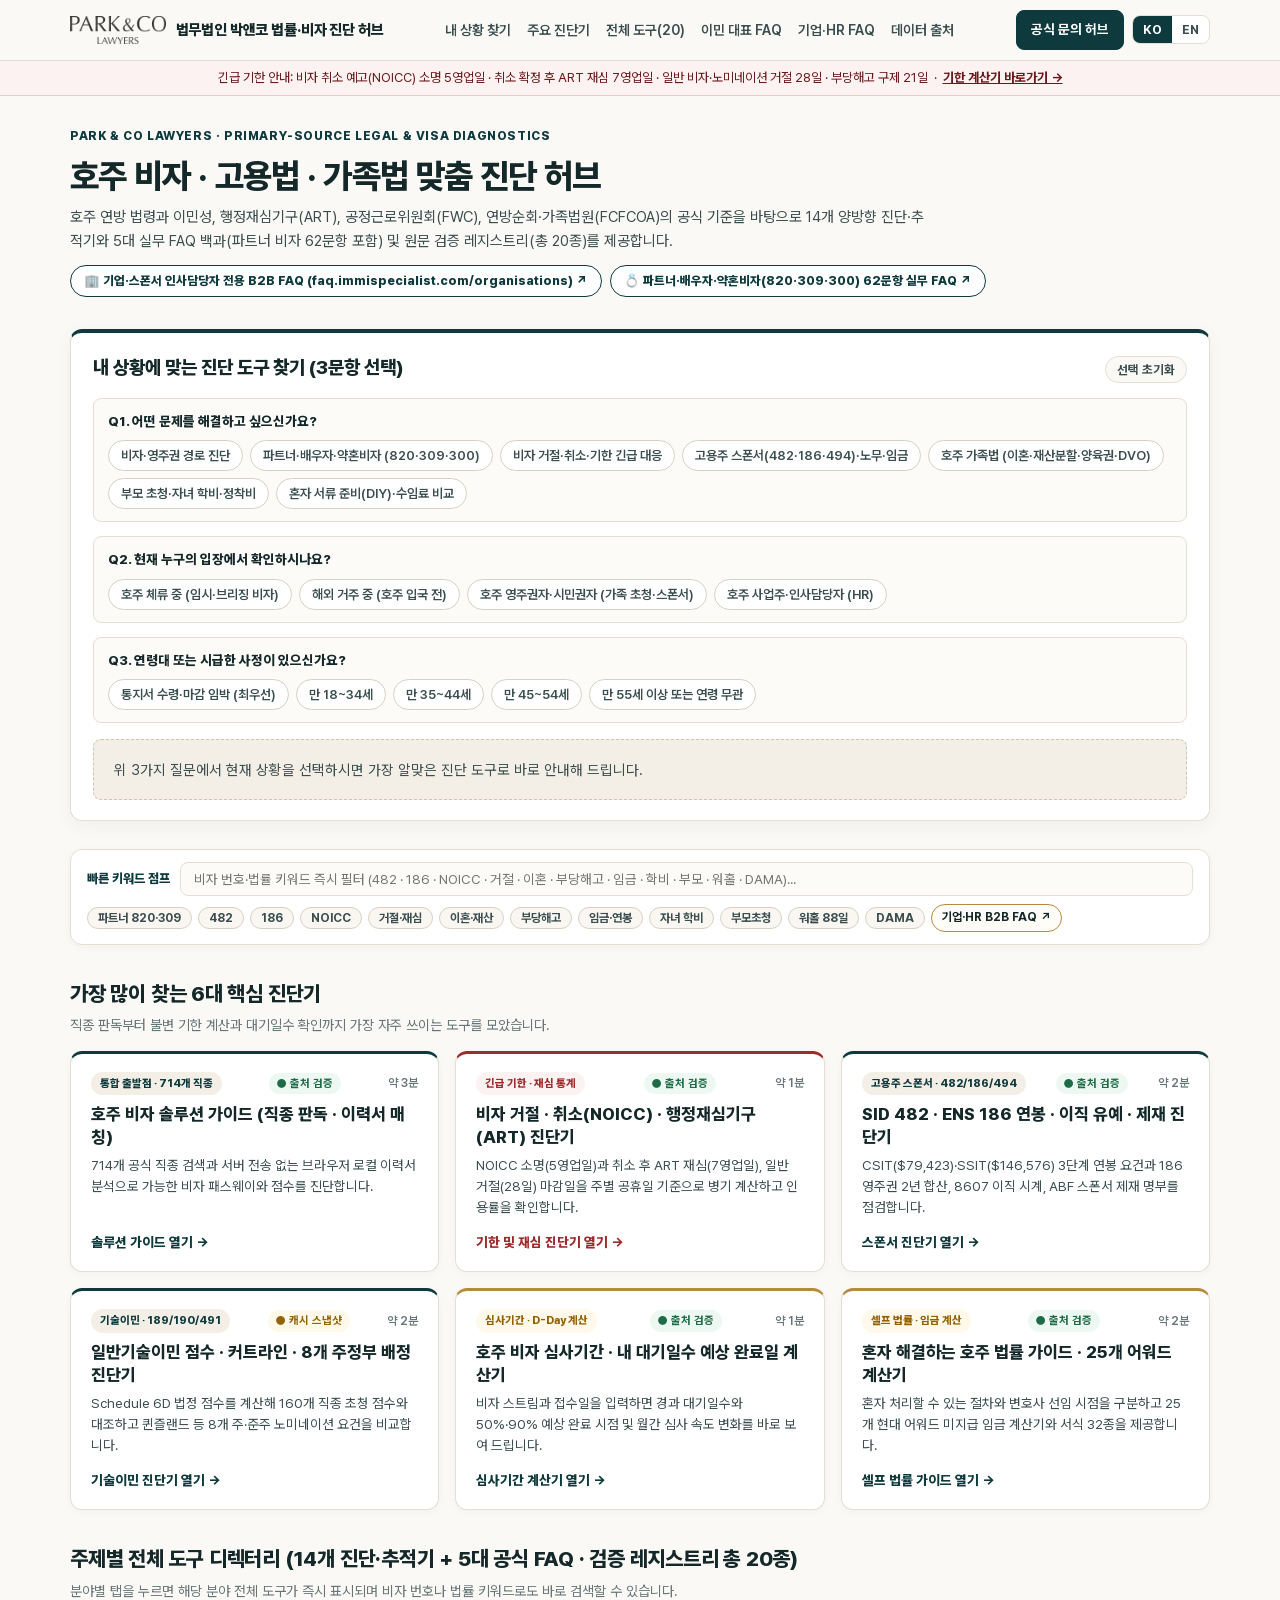
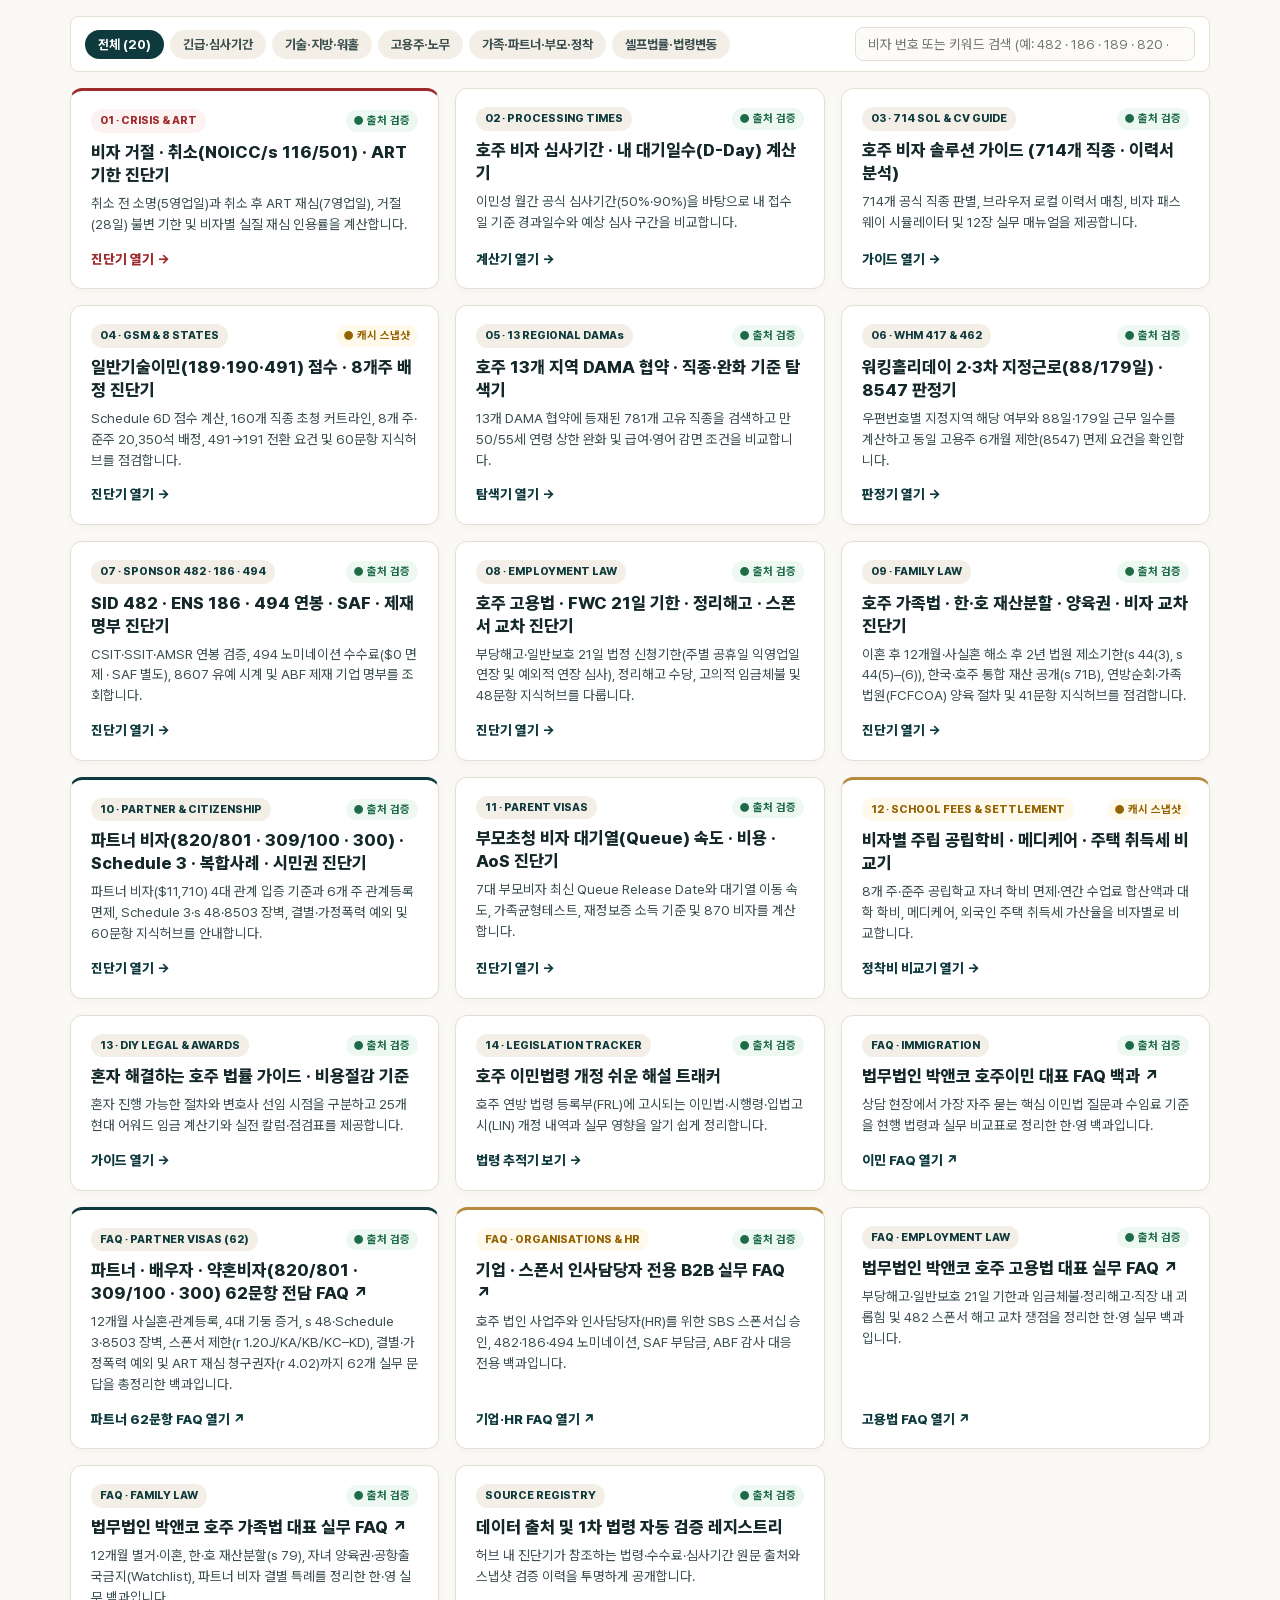
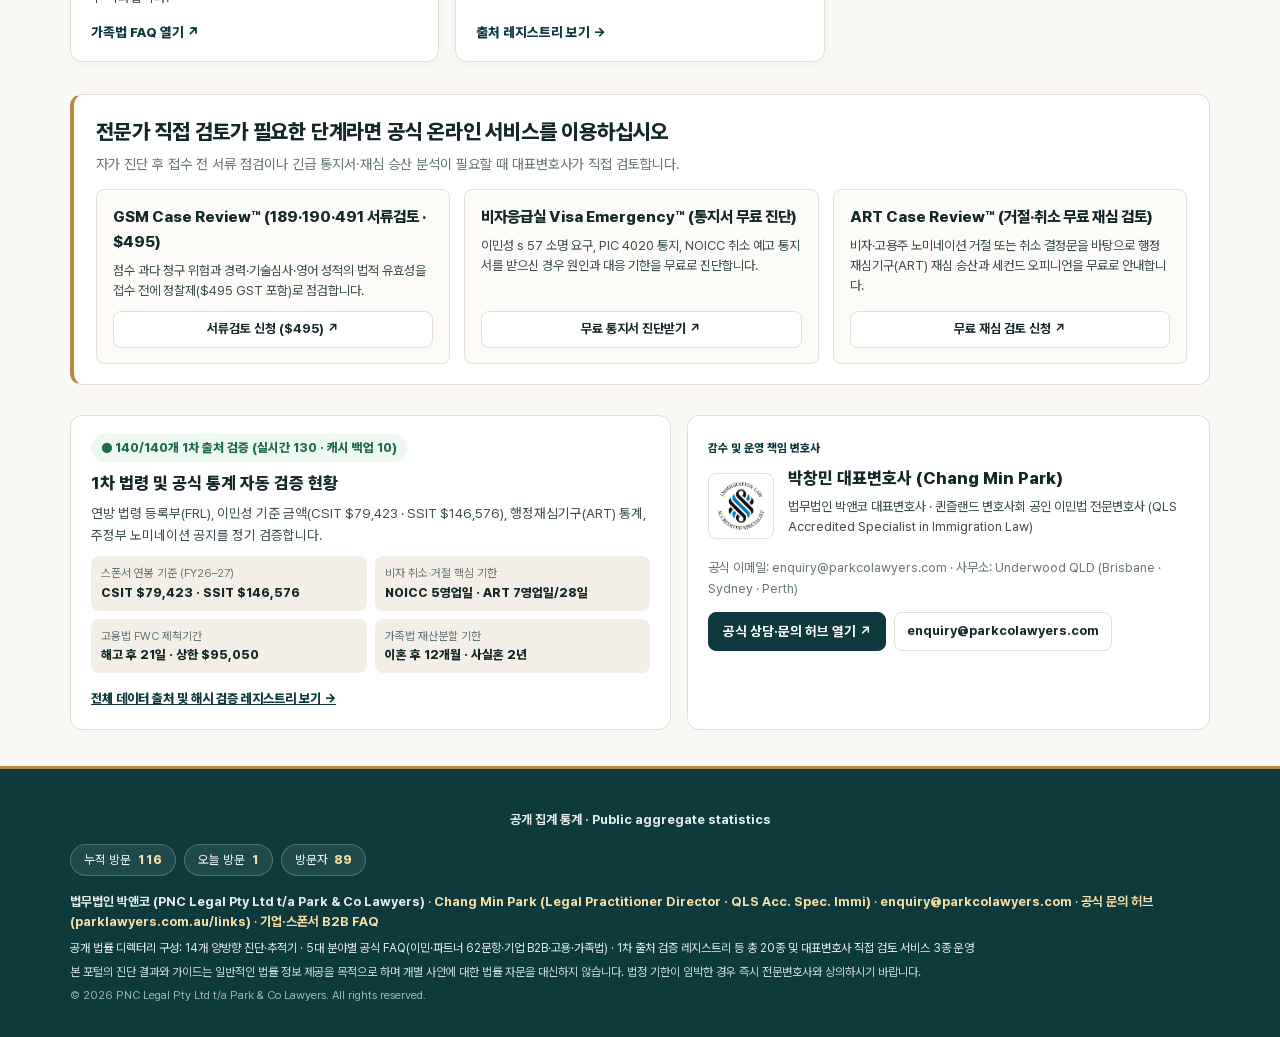
==== index.html @ 556d4038 "Add private aggregate telemetry and bilingual public statistics" ====
<!doctype html>
<html lang="ko">
<head>
  <meta charset="utf-8" />
  <meta name="viewport" content="width=device-width, initial-scale=1" />
  <title>법무법인 박앤코 법률·비자 진단 허브 | 호주 이민법 · 고용법 · 가족법</title>
  <meta name="description" content="법무법인 박앤코(Park &amp; Co Lawyers)가 1차 법령과 공식 통계를 바탕으로 운영하는 호주 이민법·고용법·가족법 통합 진단 허브입니다. 14개 양방향 진단·추적기와 5대 공식 실무 FAQ(이민·파트너 62문항·기업 B2B·고용·가족법) 및 출처 검증 레지스트리 등 총 20종 공개 법률 시스템을 제공합니다." />
  <meta name="robots" content="index, follow" />
  <meta name="google-site-verification" content="FGd820KRId8NTFnaIPTsjOieO8n4S3GH87bNU-3YnqI" />
  <link rel="canonical" href="https://changa9090.github.io/" />
  <link rel="icon" type="image/png" sizes="32x32" href="./assets/brand/icon-32.png" />
  <link rel="apple-touch-icon" href="./assets/brand/apple-touch-icon.png" />
  <link rel="stylesheet" href="./shared/parkco-ui.css" />
  <link rel="stylesheet" href="./assets/hub.css" />
  <link rel="alternate" hreflang="ko" href="https://changa9090.github.io/" />
  <link rel="alternate" hreflang="en" href="https://changa9090.github.io/?lang=en" />
  <link rel="alternate" hreflang="x-default" href="https://changa9090.github.io/" />
  <script type="application/ld+json">{"@context": "https://schema.org", "@type": "LegalService", "name": "법무법인 박앤코 (Park & Co Lawyers)", "url": "https://changa9090.github.io/", "email": "enquiry@parkcolawyers.com", "description": "법무법인 박앤코(Park & Co Lawyers)가 1차 법령과 공식 통계를 바탕으로 운영하는 호주 이민법·고용법·가족법 통합 진단 허브입니다. 14개 양방향 진단·추적기와 5대 공식 실무 FAQ(이민·파트너 62문항·기업 B2B·고용·가족법) 및 출처 검증 레지스트리 등 총 20종 공개 법률 시스템을 제공합니다.", "areaServed": "AU", "founder": {"@type": "Person", "name": "Chang Min Park (박창민)", "jobTitle": "Legal Practitioner Director · QLS Accredited Specialist in Immigration Law"}}</script>
  <script defer src="/assets/parkco-analytics-v1.js"></script>
</head>
<body data-ui-lang="ko">

  <!-- 1-Row Unified Sticky Header -->
  <header class="pk-unified-header">
    <div class="pk-unified-header__inner">
      <a class="pk-unified-brand" href="./" data-ko-href="./" data-en-href="./?lang=en">
        <img src="./shared/brand/logo-positive.png" alt="Park &amp; Co Lawyers" />
        <span data-i18n="brandTitle">법무법인 박앤코 법률·비자 진단 허브</span>
      </a>

      <nav class="pk-unified-nav" aria-label="Primary Navigation">
        <a href="#router" data-i18n="navRouter">내 상황 찾기</a>
        <a href="#popular" data-i18n="navPopular">주요 진단기</a>
        <a href="#directory" data-i18n="navDir">전체 도구(20)</a>
        <a href="https://faq.immispecialist.com/?lang=ko" data-ko-href="https://faq.immispecialist.com/?lang=ko" data-en-href="https://faq.immispecialist.com/?lang=en" target="_blank" rel="noopener" data-i18n="navFaq">이민 대표 FAQ</a>
        <a href="https://faq.immispecialist.com/organisations?lang=ko" data-ko-href="https://faq.immispecialist.com/organisations?lang=ko" data-en-href="https://faq.immispecialist.com/organisations?lang=en" target="_blank" rel="noopener" data-i18n="navOrgFaq">기업·HR FAQ</a>
        <a href="./intelligence/" data-ko-href="./intelligence/" data-en-href="./intelligence/?lang=en" data-i18n="navIntel">데이터 출처</a>
      </nav>

      <div class="pk-unified-actions">
        <a class="pk-btn-cta" href="https://parklawyers.com.au/links/?lang=ko" data-ko-href="https://parklawyers.com.au/links/?lang=ko" data-en-href="https://parklawyers.com.au/links/?lang=en" target="_blank" rel="noopener" data-i18n="btnInquiry">공식 문의 허브</a>
        <div class="hub-lang-switch" role="group" aria-label="Language Switcher">
          <button type="button" class="hub-lang-btn active" id="hub-lang-ko">KO</button>
          <button type="button" class="hub-lang-btn" id="hub-lang-en">EN</button>
        </div>
      </div>
    </div>
  </header>

  <!-- 1-Line Urgent Deadline Strip (2-Stage s 116 Separation) -->
  <div class="pk-urgent-strip" role="region" aria-label="Urgent Statutory Deadlines">
    <span data-i18n="urgentText">긴급 기한 안내: 비자 취소 예고(NOICC) 소명 5영업일 · 취소 확정 후 ART 재심 7영업일 · 일반 비자·노미네이션 거절 28일 · 부당해고 구제 21일</span>
    &nbsp;&middot;&nbsp;
    <a href="./parkco-visa-crisis-navigator/?lang=ko" data-ko-href="./parkco-visa-crisis-navigator/?lang=ko" data-en-href="./parkco-visa-crisis-navigator/?lang=en" data-i18n="urgentLink">기한 계산기 바로가기 →</a>
  </div>

  <main class="hub-wrap">
    <!-- Compact Hero -->
    <section class="hub-hero">
      <div class="hub-hero__eyebrow" data-i18n="heroEyebrow">PARK &amp; CO LAWYERS · PRIMARY-SOURCE LEGAL &amp; VISA DIAGNOSTICS</div>
      <h1 class="hub-hero__title" data-i18n="heroTitle">호주 비자 · 고용법 · 가족법 맞춤 진단 허브</h1>
      <p class="hub-hero__sub" data-i18n="heroSub">호주 연방 법령과 이민성, 행정재심기구(ART), 공정근로위원회(FWC), 연방순회·가족법원(FCFCOA)의 공식 기준을 바탕으로 14개 양방향 진단·추적기와 5대 실무 FAQ 백과(파트너 비자 62문항 포함) 및 원문 검증 레지스트리(총 20종)를 제공합니다.</p>
      <div class="hub-hero__portal-row">
        <a class="hub-b2b-pill" href="https://faq.immispecialist.com/organisations?lang=ko" data-ko-href="https://faq.immispecialist.com/organisations?lang=ko" data-en-href="https://faq.immispecialist.com/organisations?lang=en" target="_blank" rel="noopener" data-ko="🏢 기업·스폰서 인사담당자 전용 B2B FAQ (faq.immispecialist.com/organisations) ↗" data-en="🏢 Employer &amp; Sponsor HR B2B FAQ (faq.immispecialist.com/organisations) ↗">🏢 기업·스폰서 인사담당자 전용 B2B FAQ (faq.immispecialist.com/organisations) ↗</a>
        <a class="hub-b2b-pill" href="https://faq.immispecialist.com/category/partner-spouse-visas?lang=ko" data-ko-href="https://faq.immispecialist.com/category/partner-spouse-visas?lang=ko" data-en-href="https://faq.immispecialist.com/category/partner-spouse-visas?lang=en" target="_blank" rel="noopener" data-ko="💍 파트너·배우자·약혼비자(820·309·300) 62문항 실무 FAQ ↗" data-en="💍 Partner, Spouse &amp; Fiancé Visa (820/309/300) 62-Item FAQ ↗">💍 파트너·배우자·약혼비자(820·309·300) 62문항 실무 FAQ ↗</a>
      </div>
    </section>

    <!-- 3-Question Interactive Situation Router (Neutral Unselected Start) -->
    <section class="hub-router" id="router" aria-labelledby="router-heading">
      <div class="hub-router__head">
        <h2 class="hub-router__title" id="router-heading" data-i18n="routerTitle">내 상황에 맞는 진단 도구 찾기 (3문항 선택)</h2>
        <button type="button" class="hub-router__reset" id="router-reset-btn" data-i18n="routerReset">선택 초기화</button>
      </div>

      <div class="hub-q-grid">
        <div class="hub-q-group">
          <span class="hub-q-label" data-i18n="q1Label">Q1. 어떤 문제를 해결하고 싶으신가요?</span>
          <div class="hub-chip-row">
            <button type="button" class="hub-q-chip" data-q="q1" data-val="pathway" data-i18n="q1_pathway">비자·영주권 경로 진단</button>
            <button type="button" class="hub-q-chip" data-q="q1" data-val="partner_visa" data-i18n="q1_partner_visa">파트너·배우자·약혼비자 (820·309·300)</button>
            <button type="button" class="hub-q-chip hub-q-chip--urgent" data-q="q1" data-val="crisis" data-i18n="q1_crisis">비자 거절·취소·기한 긴급 대응</button>
            <button type="button" class="hub-q-chip" data-q="q1" data-val="sponsor_emp" data-i18n="q1_sponsor_emp">고용주 스폰서(482·186·494)·노무·임금</button>
            <button type="button" class="hub-q-chip" data-q="q1" data-val="family_partner" data-i18n="q1_family_partner">호주 가족법 (이혼·재산분할·양육권·DVO)</button>
            <button type="button" class="hub-q-chip" data-q="q1" data-val="parent_settle" data-i18n="q1_parent_settle">부모 초청·자녀 학비·정착비</button>
            <button type="button" class="hub-q-chip" data-q="q1" data-val="diy_cost" data-i18n="q1_diy_cost">혼자 서류 준비(DIY)·수임료 비교</button>
          </div>
        </div>

        <div class="hub-q-group">
          <span class="hub-q-label" data-i18n="q2Label">Q2. 현재 누구의 입장에서 확인하시나요?</span>
          <div class="hub-chip-row">
            <button type="button" class="hub-q-chip" data-q="q2" data-val="onshore_temp" data-i18n="q2_onshore_temp">호주 체류 중 (임시·브리징 비자)</button>
            <button type="button" class="hub-q-chip" data-q="q2" data-val="offshore" data-i18n="q2_offshore">해외 거주 중 (호주 입국 전)</button>
            <button type="button" class="hub-q-chip" data-q="q2" data-val="pr_citizen" data-i18n="q2_pr_citizen">호주 영주권자·시민권자 (가족 초청·스폰서)</button>
            <button type="button" class="hub-q-chip" data-q="q2" data-val="employer_hr" data-i18n="q2_employer_hr">호주 사업주·인사담당자 (HR)</button>
          </div>
        </div>

        <div class="hub-q-group">
          <span class="hub-q-label" data-i18n="q3Label">Q3. 연령대 또는 시급한 사정이 있으신가요?</span>
          <div class="hub-chip-row">
            <button type="button" class="hub-q-chip hub-q-chip--urgent" data-q="q3" data-val="urgent" data-i18n="q3_urgent">통지서 수령·마감 임박 (최우선)</button>
            <button type="button" class="hub-q-chip" data-q="q3" data-val="18_34" data-i18n="q3_18_34">만 18~34세</button>
            <button type="button" class="hub-q-chip" data-q="q3" data-val="35_44" data-i18n="q3_35_44">만 35~44세</button>
            <button type="button" class="hub-q-chip" data-q="q3" data-val="45_54" data-i18n="q3_45_54">만 45~54세</button>
            <button type="button" class="hub-q-chip" data-q="q3" data-val="55_any" data-i18n="q3_55_any">만 55세 이상 또는 연령 무관</button>
          </div>
        </div>
      </div>

      <div class="hub-router__output" id="router-output">
        <div class="pk-empty-prompt">
          <span data-i18n="emptyPrompt">위 3가지 질문에서 현재 상황을 선택하시면 가장 알맞은 진단 도구로 바로 안내해 드립니다.</span>
        </div>
      </div>
    </section>

    <!-- Instant 1-Line Keyword Jump Filter across Hub Card Grids -->
    <section class="hub-quick-filter-bar" aria-label="Instant Keyword Jump Filter">
      <div class="hub-quick-filter__row">
        <label for="hub-quick-filter" class="hub-quick-filter__label" data-i18n="quickFilterLabel">빠른 키워드 점프</label>
        <input
          type="search"
          id="hub-quick-filter"
          class="hub-quick-filter__input"
          placeholder="비자 번호·법률 키워드 즉시 필터 (482 · 186 · NOICC · 거절 · 이혼 · 부당해고 · 임금 · 학비 · 부모 · 워홀 · DAMA)..."
          autocomplete="off"
          aria-label="Instant Keyword Jump Filter"
        />
        <span id="hub-quick-filter-count" class="hub-quick-filter__count" hidden></span>
        <button type="button" id="hub-quick-filter-clear" class="hub-quick-filter__clear" data-i18n="quickFilterClear" hidden>초기화 (Esc)</button>
      </div>
      <div class="hub-quick-filter__chips" aria-label="Quick Keyword Shortcuts">
        <button type="button" class="hub-quick-chip" data-ko="파트너 820·309" data-en="Partner 820/309" data-kw-ko="파트너" data-kw-en="partner">파트너 820·309</button>
        <button type="button" class="hub-quick-chip" data-kw-ko="482" data-kw-en="482">482</button>
        <button type="button" class="hub-quick-chip" data-kw-ko="186" data-kw-en="186">186</button>
        <button type="button" class="hub-quick-chip" data-kw-ko="NOICC" data-kw-en="NOICC">NOICC</button>
        <button type="button" class="hub-quick-chip" data-ko="거절·재심" data-en="Refusal" data-kw-ko="거절" data-kw-en="refusal">거절·재심</button>
        <button type="button" class="hub-quick-chip" data-ko="이혼·재산" data-en="Divorce" data-kw-ko="이혼" data-kw-en="divorce">이혼·재산</button>
        <button type="button" class="hub-quick-chip" data-ko="부당해고" data-en="Unfair Dismissal" data-kw-ko="부당해고" data-kw-en="unfair dismissal">부당해고</button>
        <button type="button" class="hub-quick-chip" data-ko="임금·연봉" data-en="Wages &amp; Salary" data-kw-ko="임금" data-kw-en="wages">임금·연봉</button>
        <button type="button" class="hub-quick-chip" data-ko="자녀 학비" data-en="School Fees" data-kw-ko="학비" data-kw-en="school fees">자녀 학비</button>
        <button type="button" class="hub-quick-chip" data-ko="부모초청" data-en="Parent Visa" data-kw-ko="부모" data-kw-en="parent">부모초청</button>
        <button type="button" class="hub-quick-chip" data-ko="워홀 88일" data-en="WHM 88d" data-kw-ko="워홀" data-kw-en="whm">워홀 88일</button>
        <button type="button" class="hub-quick-chip" data-kw-ko="DAMA" data-kw-en="DAMA">DAMA</button>
        <a class="hub-quick-chip hub-quick-chip--b2b" href="https://faq.immispecialist.com/organisations?lang=ko" data-ko-href="https://faq.immispecialist.com/organisations?lang=ko" data-en-href="https://faq.immispecialist.com/organisations?lang=en" target="_blank" rel="noopener" data-ko="기업·HR B2B FAQ ↗" data-en="Employer B2B FAQ ↗">기업·HR B2B FAQ ↗</a>
      </div>
    </section>

    <!-- Popular 6 Flagship Tools -->
    <section class="hub-section" id="popular" aria-labelledby="popular-heading">
      <div class="hub-section__head">
        <div>
          <h2 class="hub-section__title" id="popular-heading" data-i18n="popTitle">가장 많이 찾는 6대 핵심 진단기</h2>
          <p class="hub-section__sub" data-i18n="popSub">직종 판독부터 불변 기한 계산과 대기일수 확인까지 가장 자주 쓰이는 도구를 모았습니다.</p>
        </div>
      </div>

      <div class="hub-grid-3" id="popular-grid">
        <a class="hub-tool-card hub-tool-card--flagship" href="./parkco-visa-solution-guide/?lang=ko" data-ko-href="./parkco-visa-solution-guide/?lang=ko" data-en-href="./parkco-visa-solution-guide/?lang=en" data-tool-id="visa-solution-guide" data-keywords="714 sol 직종 검색 이력서 cv 패스웨이 12장 백과 솔루션 가이드 occupation pathway points 482 186 189 190 491">
          <div>
            <div class="hub-tool-card__meta">
              <span class="hub-badge" data-ko="통합 출발점 · 714개 직종" data-en="Flagship · 714 SOL">통합 출발점 · 714개 직종</span>
              <span class="hub-card-status" data-card-status hidden></span>
              <span class="hub-tool-card__time" data-ko="약 3분" data-en="~3 min">약 3분</span>
            </div>
            <h3 class="hub-tool-card__title" data-ko="호주 비자 솔루션 가이드 (직종 판독 · 이력서 매칭)" data-en="Australia Visa Solution Guide (714 SOL &amp; CV Matcher)">호주 비자 솔루션 가이드 (직종 판독 · 이력서 매칭)</h3>
            <p class="hub-tool-card__desc" data-ko="714개 공식 직종 검색과 서버 전송 없는 브라우저 로컬 이력서 분석으로 가능한 비자 패스웨이와 점수를 진단합니다." data-en="Search 714 SOL occupations, match your CV locally in-browser, and compare FY2026–27 visa pathways and points.">714개 공식 직종 검색과 서버 전송 없는 브라우저 로컬 이력서 분석으로 가능한 비자 패스웨이와 점수를 진단합니다.</p>
          </div>
          <span class="hub-tool-card__cta" data-ko="솔루션 가이드 열기 →" data-en="Open Solution Guide →">솔루션 가이드 열기 →</span>
        </a>

        <a class="hub-tool-card hub-tool-card--urgent" href="./parkco-visa-crisis-navigator/?lang=ko" data-ko-href="./parkco-visa-crisis-navigator/?lang=ko" data-en-href="./parkco-visa-crisis-navigator/?lang=en" data-tool-id="visa-crisis" data-keywords="거절 취소 noicc s116 s501 art section 48 pic 4020 8503 기한 5영업일 7영업일 28일 refusal cancellation appeal deadline">
          <div>
            <div class="hub-tool-card__meta">
              <span class="hub-badge hub-badge--urgent" data-ko="긴급 기한 · 재심 통계" data-en="Urgent · ART Deadlines">긴급 기한 · 재심 통계</span>
              <span class="hub-card-status" data-card-status hidden></span>
              <span class="hub-tool-card__time" data-ko="약 1분" data-en="~1 min">약 1분</span>
            </div>
            <h3 class="hub-tool-card__title" data-ko="비자 거절 · 취소(NOICC) · 행정재심기구(ART) 진단기" data-en="Visa Refusal, NOICC &amp; ART Deadline Navigator">비자 거절 · 취소(NOICC) · 행정재심기구(ART) 진단기</h3>
            <p class="hub-tool-card__desc" data-ko="NOICC 소명(5영업일)과 취소 후 ART 재심(7영업일), 일반 거절(28일) 마감일을 주별 공휴일 기준으로 병기 계산하고 인용률을 확인합니다." data-en="Calculate NOICC (5 working days), post-cancellation ART (7 working days), and refusal (28 days) deadlines with state holidays.">NOICC 소명(5영업일)과 취소 후 ART 재심(7영업일), 일반 거절(28일) 마감일을 주별 공휴일 기준으로 병기 계산하고 인용률을 확인합니다.</p>
          </div>
          <span class="hub-tool-card__cta" data-ko="기한 및 재심 진단기 열기 →" data-en="Open Crisis Navigator →">기한 및 재심 진단기 열기 →</span>
        </a>

        <a class="hub-tool-card hub-tool-card--flagship" href="./parkco-sid-ens-navigator/?lang=ko" data-ko-href="./parkco-sid-ens-navigator/?lang=ko" data-en-href="./parkco-sid-ens-navigator/?lang=en" data-tool-id="sid-ens" data-keywords="482 186 494 sid ens csit ssit saf levy 8607 스폰서 제재 연봉 임금 salary wages sponsor nomination sanctions">
          <div>
            <div class="hub-tool-card__meta">
              <span class="hub-badge" data-ko="고용주 스폰서 · 482/186/494" data-en="Sponsor · 482/186/494">고용주 스폰서 · 482/186/494</span>
              <span class="hub-card-status" data-card-status hidden></span>
              <span class="hub-tool-card__time" data-ko="약 2분" data-en="~2 min">약 2분</span>
            </div>
            <h3 class="hub-tool-card__title" data-ko="SID 482 · ENS 186 연봉 · 이직 유예 · 제재 진단기" data-en="SID 482, ENS 186 Salary &amp; Sanctions Navigator">SID 482 · ENS 186 연봉 · 이직 유예 · 제재 진단기</h3>
            <p class="hub-tool-card__desc" data-ko="CSIT($79,423)·SSIT($146,576) 3단계 연봉 요건과 186 영주권 2년 합산, 8607 이직 시계, ABF 스폰서 제재 명부를 점검합니다." data-en="Check CSIT ($79,423) 3-layer salary rules, 186 TRT 2-year aggregation, 8607 mobility clock, and ABF sanctions.">CSIT($79,423)·SSIT($146,576) 3단계 연봉 요건과 186 영주권 2년 합산, 8607 이직 시계, ABF 스폰서 제재 명부를 점검합니다.</p>
          </div>
          <span class="hub-tool-card__cta" data-ko="스폰서 진단기 열기 →" data-en="Open Sponsor Navigator →">스폰서 진단기 열기 →</span>
        </a>

        <a class="hub-tool-card hub-tool-card--flagship" href="./parkco-gsm-state-navigator/?lang=ko" data-ko-href="./parkco-gsm-state-navigator/?lang=ko" data-en-href="./parkco-gsm-state-navigator/?lang=en" data-tool-id="gsm-state" data-keywords="189 190 491 191 gsm 점수 계산기 주정부 노미네이션 skillselect qld nsw vic wa sa tas act nt points state nomination">
          <div>
            <div class="hub-tool-card__meta">
              <span class="hub-badge" data-ko="기술이민 · 189/190/491" data-en="Skilled · 189/190/491">기술이민 · 189/190/491</span>
              <span class="hub-card-status" data-card-status hidden></span>
              <span class="hub-tool-card__time" data-ko="약 2분" data-en="~2 min">약 2분</span>
            </div>
            <h3 class="hub-tool-card__title" data-ko="일반기술이민 점수 · 커트라인 · 8개 주정부 배정 진단기" data-en="GSM Points, Cut-Offs &amp; 8-State Quota Navigator">일반기술이민 점수 · 커트라인 · 8개 주정부 배정 진단기</h3>
            <p class="hub-tool-card__desc" data-ko="Schedule 6D 법정 점수를 계산해 160개 직종 초청 점수와 대조하고 퀸즐랜드 등 8개 주·준주 노미네이션 요건을 비교합니다." data-en="Calculate Schedule 6D points against 160 SkillSelect cut-offs and compare all 8 state and territory nomination rules.">Schedule 6D 법정 점수를 계산해 160개 직종 초청 점수와 대조하고 퀸즐랜드 등 8개 주·준주 노미네이션 요건을 비교합니다.</p>
          </div>
          <span class="hub-tool-card__cta" data-ko="기술이민 진단기 열기 →" data-en="Open GSM Navigator →">기술이민 진단기 열기 →</span>
        </a>

        <a class="hub-tool-card hub-tool-card--accent" href="./visa-global-processing-time/?lang=ko" data-ko-href="./visa-global-processing-time/?lang=ko" data-en-href="./visa-global-processing-time/?lang=en" data-tool-id="vgpt" data-keywords="심사기간 대기일수 d-day processing time wait 482 186 189 190 491 500 485 820 143 864">
          <div>
            <div class="hub-tool-card__meta">
              <span class="hub-badge hub-badge--gold" data-ko="심사기간 · D-Day 계산" data-en="Wait Time · D-Day">심사기간 · D-Day 계산</span>
              <span class="hub-card-status" data-card-status hidden></span>
              <span class="hub-tool-card__time" data-ko="약 1분" data-en="~1 min">약 1분</span>
            </div>
            <h3 class="hub-tool-card__title" data-ko="호주 비자 심사기간 · 내 대기일수 예상 완료일 계산기" data-en="Visa Processing Times &amp; My Wait Calculator">호주 비자 심사기간 · 내 대기일수 예상 완료일 계산기</h3>
            <p class="hub-tool-card__desc" data-ko="비자 스트림과 접수일을 입력하면 경과 대기일수와 50%·90% 예상 완료 시점 및 월간 심사 속도 변화를 바로 보여 드립니다." data-en="Enter your visa stream and lodgement date to track elapsed wait days alongside 50% and 90% completion windows.">비자 스트림과 접수일을 입력하면 경과 대기일수와 50%·90% 예상 완료 시점 및 월간 심사 속도 변화를 바로 보여 드립니다.</p>
          </div>
          <span class="hub-tool-card__cta" data-ko="심사기간 계산기 열기 →" data-en="Open Wait Calculator →">심사기간 계산기 열기 →</span>
        </a>

        <a class="hub-tool-card hub-tool-card--accent" href="./diy-service-save-money/?lang=ko" data-ko-href="./diy-service-save-money/?lang=ko" data-en-href="./diy-service-save-money/?lang=en" data-tool-id="diy-service-save-money" data-keywords="셀프 법률 diy 변호사비 절감 현대 어워드 modern awards 임금 계산기 wages pay underpayment 부당해고 이혼 거절 칼럼 서식">
          <div>
            <div class="hub-tool-card__meta">
              <span class="hub-badge hub-badge--gold" data-ko="셀프 법률 · 임금 계산" data-en="DIY Legal · Award Pay">셀프 법률 · 임금 계산</span>
              <span class="hub-card-status" data-card-status hidden></span>
              <span class="hub-tool-card__time" data-ko="약 2분" data-en="~2 min">약 2분</span>
            </div>
            <h3 class="hub-tool-card__title" data-ko="혼자 해결하는 호주 법률 가이드 · 25개 어워드 계산기" data-en="Australian DIY Legal Guide &amp; 25 Award Calculators">혼자 해결하는 호주 법률 가이드 · 25개 어워드 계산기</h3>
            <p class="hub-tool-card__desc" data-ko="혼자 처리할 수 있는 절차와 변호사 선임 시점을 구분하고 25개 현대 어워드 미지급 임금 계산기와 서식 32종을 제공합니다." data-en="Distinguish DIY procedures from lawyer-essential risks with 25 Modern Award pay calculators and 32 free resources.">혼자 처리할 수 있는 절차와 변호사 선임 시점을 구분하고 25개 현대 어워드 미지급 임금 계산기와 서식 32종을 제공합니다.</p>
          </div>
          <span class="hub-tool-card__cta" data-ko="셀프 법률 가이드 열기 →" data-en="Open DIY Guide →">셀프 법률 가이드 열기 →</span>
        </a>
      </div>
    </section>

    <!-- Complete Categorized Directory (14 Diagnostic & Tracker Tools + 5 Official FAQs + 1 Source Registry = 20 Cards) -->
    <section class="hub-section" id="directory" aria-labelledby="directory-heading">
      <div class="hub-section__head">
        <div>
          <h2 class="hub-section__title" id="directory-heading" data-i18n="dirTitle">주제별 전체 도구 디렉터리 (14개 진단·추적기 + 5대 공식 FAQ · 검증 레지스트리 총 20종)</h2>
          <p class="hub-section__sub" data-i18n="dirSub">분야별 탭을 누르면 해당 분야 전체 도구가 즉시 표시되며 비자 번호나 법률 키워드로도 바로 검색할 수 있습니다.</p>
        </div>
      </div>

      <div class="hub-dir-bar">
        <div class="hub-cat-tabs" role="tablist" aria-label="Tool Categories">
          <button type="button" class="hub-cat-btn active" data-cat="all" data-i18n="cat_all">전체 (20)</button>
          <button type="button" class="hub-cat-btn" data-cat="crisis" data-i18n="cat_crisis">긴급·심사기간</button>
          <button type="button" class="hub-cat-btn" data-cat="skilled" data-i18n="cat_skilled">기술·지방·워홀</button>
          <button type="button" class="hub-cat-btn" data-cat="employer" data-i18n="cat_employer">고용주·노무</button>
          <button type="button" class="hub-cat-btn" data-cat="family" data-i18n="cat_family">가족·파트너·부모·정착</button>
          <button type="button" class="hub-cat-btn" data-cat="selfhelp" data-i18n="cat_selfhelp">셀프법률·법령변동</button>
        </div>
        <div style="display:flex;align-items:center;gap:8px;flex-wrap:wrap;flex:1;justify-content:flex-end;">
          <button type="button" id="hub-dir-active-filter-reset" class="hub-quick-filter__clear" hidden></button>
          <input type="search" id="hub-search-input" class="hub-search-input" placeholder="비자 번호 또는 키워드 검색 (예: 482 · 186 · 189 · 820 · 870 · NOICC · 학비 · 부당해고 · 재산분할)..." aria-label="Search tools" />
        </div>
      </div>

      <div class="hub-grid-3" id="directory-grid">
        <!-- 1. Visa Crisis -->
        <a class="hub-tool-card hub-tool-card--urgent" href="./parkco-visa-crisis-navigator/?lang=ko" data-ko-href="./parkco-visa-crisis-navigator/?lang=ko" data-en-href="./parkco-visa-crisis-navigator/?lang=en" data-tool-id="visa-crisis" data-cat="crisis" data-keywords="거절 취소 noicc s116 s501 art section 48 pic 4020 8503 기한 5영업일 7영업일 28일 파트너 820 309 300 refusal cancellation tribunal appeal partner">
          <div>
            <div class="hub-tool-card__meta"><span class="hub-badge hub-badge--urgent">01 · CRISIS &amp; ART</span><span class="hub-card-status" data-card-status hidden></span></div>
            <h3 class="hub-tool-card__title" data-ko="비자 거절 · 취소(NOICC/s 116/501) · ART 기한 진단기" data-en="Visa Refusal, Cancellation &amp; ART Deadline Navigator">비자 거절 · 취소(NOICC/s 116/501) · ART 기한 진단기</h3>
            <p class="hub-tool-card__desc" data-ko="취소 전 소명(5영업일)과 취소 후 ART 재심(7영업일), 거절(28일) 불변 기한 및 비자별 실질 재심 인용률을 계산합니다." data-en="Statutory deadline calculator (NOICC 5 working days, ART 7 working days / 28 days), Section 48, PIC 4020, and ART outcomes.">취소 전 소명(5영업일)과 취소 후 ART 재심(7영업일), 거절(28일) 불변 기한 및 비자별 실질 재심 인용률을 계산합니다.</p>
          </div>
          <span class="hub-tool-card__cta" data-ko="진단기 열기 →" data-en="Open Tool →">진단기 열기 →</span>
        </a>

        <!-- 2. Processing Times -->
        <a class="hub-tool-card" href="./visa-global-processing-time/?lang=ko" data-ko-href="./visa-global-processing-time/?lang=ko" data-en-href="./visa-global-processing-time/?lang=en" data-tool-id="vgpt" data-cat="crisis" data-keywords="심사기간 대기일수 d-day processing time wait 파트너 배우자 482 186 189 190 491 500 485 820 801 309 100 300 143 864 partner">
          <div>
            <div class="hub-tool-card__meta"><span class="hub-badge">02 · PROCESSING TIMES</span><span class="hub-card-status" data-card-status hidden></span></div>
            <h3 class="hub-tool-card__title" data-ko="호주 비자 심사기간 · 내 대기일수(D-Day) 계산기" data-en="Visa Global Processing Times &amp; Wait Calculator">호주 비자 심사기간 · 내 대기일수(D-Day) 계산기</h3>
            <p class="hub-tool-card__desc" data-ko="이민성 월간 공식 심사기간(50%·90%)을 바탕으로 내 접수일 기준 경과일수와 예상 심사 구간을 비교합니다." data-en="Track your elapsed wait days against official Home Affairs 50% and 90% monthly processing benchmarks.">이민성 월간 공식 심사기간(50%·90%)을 바탕으로 내 접수일 기준 경과일수와 예상 심사 구간을 비교합니다.</p>
          </div>
          <span class="hub-tool-card__cta" data-ko="계산기 열기 →" data-en="Open Tool →">계산기 열기 →</span>
        </a>

        <!-- 3. Visa Solution Guide -->
        <a class="hub-tool-card" href="./parkco-visa-solution-guide/?lang=ko" data-ko-href="./parkco-visa-solution-guide/?lang=ko" data-en-href="./parkco-visa-solution-guide/?lang=en" data-tool-id="visa-solution-guide" data-cat="skilled" data-keywords="714 sol 직종 검색 이력서 cv 패스웨이 12장 백과 솔루션 가이드 occupation pathway 482 186 189 190 491">
          <div>
            <div class="hub-tool-card__meta"><span class="hub-badge">03 · 714 SOL &amp; CV GUIDE</span><span class="hub-card-status" data-card-status hidden></span></div>
            <h3 class="hub-tool-card__title" data-ko="호주 비자 솔루션 가이드 (714개 직종 · 이력서 분석)" data-en="Australia Visa Solution Guide (714 SOL &amp; CV Matcher)">호주 비자 솔루션 가이드 (714개 직종 · 이력서 분석)</h3>
            <p class="hub-tool-card__desc" data-ko="714개 공식 직종 판별, 브라우저 로컬 이력서 매칭, 비자 패스웨이 시뮬레이터 및 12장 실무 매뉴얼을 제공합니다." data-en="Full 714 SOL occupation search, private in-browser CV matching, pathway simulator, and 12-chapter manual.">714개 공식 직종 판별, 브라우저 로컬 이력서 매칭, 비자 패스웨이 시뮬레이터 및 12장 실무 매뉴얼을 제공합니다.</p>
          </div>
          <span class="hub-tool-card__cta" data-ko="가이드 열기 →" data-en="Open Tool →">가이드 열기 →</span>
        </a>

        <!-- 4. GSM State Navigator -->
        <a class="hub-tool-card" href="./parkco-gsm-state-navigator/?lang=ko" data-ko-href="./parkco-gsm-state-navigator/?lang=ko" data-en-href="./parkco-gsm-state-navigator/?lang=en" data-tool-id="gsm-state" data-cat="skilled" data-keywords="189 190 491 191 gsm 점수 계산기 주정부 노미네이션 skillselect qld nsw vic wa sa tas act nt points state nomination">
          <div>
            <div class="hub-tool-card__meta"><span class="hub-badge">04 · GSM &amp; 8 STATES</span><span class="hub-card-status" data-card-status hidden></span></div>
            <h3 class="hub-tool-card__title" data-ko="일반기술이민(189·190·491) 점수 · 8개주 배정 진단기" data-en="GSM Points &amp; 8-State Nomination Navigator">일반기술이민(189·190·491) 점수 · 8개주 배정 진단기</h3>
            <p class="hub-tool-card__desc" data-ko="Schedule 6D 점수 계산, 160개 직종 초청 커트라인, 8개 주·준주 20,350석 배정, 491→191 전환 요건 및 60문항 지식허브를 점검합니다." data-en="Schedule 6D points calculator, 160 SkillSelect cut-offs, 8-state quota rules, 491 to 191 PR transition, and 60-item knowledge hub.">Schedule 6D 점수 계산, 160개 직종 초청 커트라인, 8개 주·준주 20,350석 배정, 491→191 전환 요건 및 60문항 지식허브를 점검합니다.</p>
          </div>
          <span class="hub-tool-card__cta" data-ko="진단기 열기 →" data-en="Open Tool →">진단기 열기 →</span>
        </a>

        <!-- 5. 13 DAMA Navigator -->
        <a class="hub-tool-card" href="./parkco-dama-navigator/?lang=ko" data-ko-href="./parkco-dama-navigator/?lang=ko" data-en-href="./parkco-dama-navigator/?lang=en" data-tool-id="dama" data-cat="skilled employer" data-keywords="dama 다마 13개 지역 연령면제 50세 55세 급여 감면 482 494 186 regional concession age">
          <div>
            <div class="hub-tool-card__meta"><span class="hub-badge">05 · 13 REGIONAL DAMAs</span><span class="hub-card-status" data-card-status hidden></span></div>
            <h3 class="hub-tool-card__title" data-ko="호주 13개 지역 DAMA 협약 · 직종·완화 기준 탐색기" data-en="Australia 13 DAMA Occupation &amp; Concession Explorer">호주 13개 지역 DAMA 협약 · 직종·완화 기준 탐색기</h3>
            <p class="hub-tool-card__desc" data-ko="13개 DAMA 협약에 등재된 781개 고유 직종을 검색하고 만 50/55세 연령 상한 완화 및 급여·영어 감면 조건을 비교합니다." data-en="Search 781 unique occupations across all 13 DAMAs with age 50/55, English, and salary concessions.">13개 DAMA 협약에 등재된 781개 고유 직종을 검색하고 만 50/55세 연령 상한 완화 및 급여·영어 감면 조건을 비교합니다.</p>
          </div>
          <span class="hub-tool-card__cta" data-ko="탐색기 열기 →" data-en="Open Tool →">탐색기 열기 →</span>
        </a>

        <!-- 6. WHM Navigator -->
        <a class="hub-tool-card" href="./parkco-whm-navigator/?lang=ko" data-ko-href="./parkco-whm-navigator/?lang=ko" data-en-href="./parkco-whm-navigator/?lang=en" data-tool-id="whm" data-cat="skilled" data-keywords="워홀 워킹홀리데이 whm working holiday 417 462 88일 179일 8547 세컨비자 써드비자 우편번호 postcode">
          <div>
            <div class="hub-tool-card__meta"><span class="hub-badge">06 · WHM 417 &amp; 462</span><span class="hub-card-status" data-card-status hidden></span></div>
            <h3 class="hub-tool-card__title" data-ko="워킹홀리데이 2·3차 지정근로(88/179일) · 8547 판정기" data-en="WHM Extension (88/179 Days) &amp; Condition 8547 Tool">워킹홀리데이 2·3차 지정근로(88/179일) · 8547 판정기</h3>
            <p class="hub-tool-card__desc" data-ko="우편번호별 지정지역 해당 여부와 88일·179일 근무 일수를 계산하고 동일 고용주 6개월 제한(8547) 면제 요건을 확인합니다." data-en="Verify eligible postcodes, count 88/179 specified work days, and check Condition 8547 6-month exemptions.">우편번호별 지정지역 해당 여부와 88일·179일 근무 일수를 계산하고 동일 고용주 6개월 제한(8547) 면제 요건을 확인합니다.</p>
          </div>
          <span class="hub-tool-card__cta" data-ko="판정기 열기 →" data-en="Open Tool →">판정기 열기 →</span>
        </a>

        <!-- 7. SID & ENS Navigator -->
        <a class="hub-tool-card" href="./parkco-sid-ens-navigator/?lang=ko" data-ko-href="./parkco-sid-ens-navigator/?lang=ko" data-en-href="./parkco-sid-ens-navigator/?lang=en" data-tool-id="sid-ens" data-cat="employer" data-keywords="482 186 494 sid ens csit ssit saf levy 8607 스폰서 제재 노미네이션 nil 면제 연봉 임금 salary wages sponsor">
          <div>
            <div class="hub-tool-card__meta"><span class="hub-badge">07 · SPONSOR 482 · 186 · 494</span><span class="hub-card-status" data-card-status hidden></span></div>
            <h3 class="hub-tool-card__title" data-ko="SID 482 · ENS 186 · 494 연봉 · SAF · 제재 명부 진단기" data-en="SID 482, ENS 186 &amp; ABF Sanctions Navigator">SID 482 · ENS 186 · 494 연봉 · SAF · 제재 명부 진단기</h3>
            <p class="hub-tool-card__desc" data-ko="CSIT·SSIT·AMSR 연봉 검증, 494 노미네이션 수수료($0 면제 · SAF 별도), 8607 유예 시계 및 ABF 제재 기업 명부를 조회합니다." data-en="3-layer salary checks, 494 Nil ($0) nomination fee + SAF levy, 8607 clock, and ABF sponsor sanctions register.">CSIT·SSIT·AMSR 연봉 검증, 494 노미네이션 수수료($0 면제 · SAF 별도), 8607 유예 시계 및 ABF 제재 기업 명부를 조회합니다.</p>
          </div>
          <span class="hub-tool-card__cta" data-ko="진단기 열기 →" data-en="Open Tool →">진단기 열기 →</span>
        </a>

        <!-- 8. Employment Law Navigator -->
        <a class="hub-tool-card" href="./parkco-employment-law-navigator/?lang=ko" data-ko-href="./parkco-employment-law-navigator/?lang=ko" data-en-href="./parkco-employment-law-navigator/?lang=en" data-tool-id="employment-law" data-cat="employer" data-keywords="고용법 노동법 부당해고 unfair dismissal 21일 fwc 정리해고 redundancy 임금 임금체불 wages underpayment abn 위장도급 482 408">
          <div>
            <div class="hub-tool-card__meta"><span class="hub-badge">08 · EMPLOYMENT LAW</span><span class="hub-card-status" data-card-status hidden></span></div>
            <h3 class="hub-tool-card__title" data-ko="호주 고용법 · FWC 21일 기한 · 정리해고 · 스폰서 교차 진단기" data-en="Australian Employment Law &amp; Sponsor Crossover Navigator">호주 고용법 · FWC 21일 기한 · 정리해고 · 스폰서 교차 진단기</h3>
            <p class="hub-tool-card__desc" data-ko="부당해고·일반보호 21일 법정 신청기한(주별 공휴일 익영업일 연장 및 예외적 연장 심사), 정리해고 수당, 고의적 임금체불 및 48문항 지식허브를 다룹니다." data-en="21-day statutory FWC deadline calculator, redundancy pay, wage theft rules, sham contracting, and 48-item knowledge hub.">부당해고·일반보호 21일 법정 신청기한(주별 공휴일 익영업일 연장 및 예외적 연장 심사), 정리해고 수당, 고의적 임금체불 및 48문항 지식허브를 다룹니다.</p>
          </div>
          <span class="hub-tool-card__cta" data-ko="진단기 열기 →" data-en="Open Tool →">진단기 열기 →</span>
        </a>

        <!-- 9. Family Law Navigator -->
        <a class="hub-tool-card" href="./parkco-family-law-navigator/?lang=ko" data-ko-href="./parkco-family-law-navigator/?lang=ko" data-en-href="./parkco-family-law-navigator/?lang=en" data-tool-id="family-law" data-cat="family" data-keywords="가족법 이혼 divorce 재산분할 property 양육권 parenting 별거 separation 한국재산 fcfcoa 가정폭력 파트너 820 309 12개월 2년 partner">
          <div>
            <div class="hub-tool-card__meta"><span class="hub-badge">09 · FAMILY LAW</span><span class="hub-card-status" data-card-status hidden></span></div>
            <h3 class="hub-tool-card__title" data-ko="호주 가족법 · 한·호 재산분할 · 양육권 · 비자 교차 진단기" data-en="Australian Family Law &amp; Global Property Navigator">호주 가족법 · 한·호 재산분할 · 양육권 · 비자 교차 진단기</h3>
            <p class="hub-tool-card__desc" data-ko="이혼 후 12개월·사실혼 해소 후 2년 법원 제소기한(s 44(3), s 44(5)–(6)), 한국·호주 통합 재산 공개(s 71B), 연방순회·가족법원(FCFCOA) 양육 절차 및 41문항 지식허브를 점검합니다." data-en="Statutory court filing deadlines (s 44(3), s 44(5)–(6)), Australian-Korean property pools (s 71B), FCFCOA parenting procedures, and 41-item knowledge hub.">이혼 후 12개월·사실혼 해소 후 2년 법원 제소기한(s 44(3), s 44(5)–(6)), 한국·호주 통합 재산 공개(s 71B), 연방순회·가족법원(FCFCOA) 양육 절차 및 41문항 지식허브를 점검합니다.</p>
          </div>
          <span class="hub-tool-card__cta" data-ko="진단기 열기 →" data-en="Open Tool →">진단기 열기 →</span>
        </a>

        <!-- 10. Partner & Citizenship Navigator -->
        <a class="hub-tool-card hub-tool-card--flagship" href="./parkco-partner-graduate-navigator/?lang=ko" data-ko-href="./parkco-partner-graduate-navigator/?lang=ko" data-en-href="./parkco-partner-graduate-navigator/?lang=en" data-tool-id="partner" data-cat="family" data-keywords="파트너 파트너비자 배우자 배우자비자 약혼비자 partner spouse fiance 820 801 309 100 300 사실혼 동거 de facto 관계등록 schedule 3 스폰서 가정폭력 결별 사망 공동자녀 s48 8503 491 494 시민권 citizenship 485 이혼">
          <div>
            <div class="hub-tool-card__meta"><span class="hub-badge">10 · PARTNER &amp; CITIZENSHIP</span><span class="hub-card-status" data-card-status hidden></span></div>
            <h3 class="hub-tool-card__title" data-ko="파트너 비자(820/801 · 309/100 · 300) · Schedule 3 · 복합사례 · 시민권 진단기" data-en="Partner Visas (820/801, 309/100 &amp; 300), Schedule 3, Complex Cases &amp; Citizenship Navigator">파트너 비자(820/801 · 309/100 · 300) · Schedule 3 · 복합사례 · 시민권 진단기</h3>
            <p class="hub-tool-card__desc" data-ko="파트너 비자($11,710) 4대 관계 입증 기준과 6개 주 관계등록 면제, Schedule 3·s 48·8503 장벽, 결별·가정폭력 예외 및 60문항 지식허브를 안내합니다." data-en="Partner visa ($11,710) 4 relationship pillars, 6-state registration rules, Schedule 3/s 48/8503 barriers, cessation exceptions, and 60-item knowledge hub.">파트너 비자($11,710) 4대 관계 입증 기준과 6개 주 관계등록 면제, Schedule 3·s 48·8503 장벽, 결별·가정폭력 예외 및 60문항 지식허브를 안내합니다.</p>
          </div>
          <span class="hub-tool-card__cta" data-ko="진단기 열기 →" data-en="Open Tool →">진단기 열기 →</span>
        </a>

        <!-- 11. Parent Visa Navigator -->
        <a class="hub-tool-card" href="./parkco-parent-visa-navigator/?lang=ko" data-ko-href="./parkco-parent-visa-navigator/?lang=ko" data-en-href="./parkco-parent-visa-navigator/?lang=en" data-tool-id="parent-visa" data-cat="family" data-keywords="부모 부모비자 부모초청 parent visa 143 864 103 804 173 884 870 대기열 queue aos 재정보증 가족균형">
          <div>
            <div class="hub-tool-card__meta"><span class="hub-badge">11 · PARENT VISAS</span><span class="hub-card-status" data-card-status hidden></span></div>
            <h3 class="hub-tool-card__title" data-ko="부모초청 비자 대기열(Queue) 속도 · 비용 · AoS 진단기" data-en="Parent Visas Queue Velocity &amp; AoS Navigator">부모초청 비자 대기열(Queue) 속도 · 비용 · AoS 진단기</h3>
            <p class="hub-tool-card__desc" data-ko="7대 부모비자 최신 Queue Release Date와 대기열 이동 속도, 가족균형테스트, 재정보증 소득 기준 및 870 비자를 계산합니다." data-en="Parent visa queue release velocity, Balance of Family test, AoS income calculator, and Subclass 870 rules.">7대 부모비자 최신 Queue Release Date와 대기열 이동 속도, 가족균형테스트, 재정보증 소득 기준 및 870 비자를 계산합니다.</p>
          </div>
          <span class="hub-tool-card__cta" data-ko="진단기 열기 →" data-en="Open Tool →">진단기 열기 →</span>
        </a>

        <!-- 12. Settlement Cost Navigator -->
        <a class="hub-tool-card hub-tool-card--accent" href="./parkco-settlement-cost-navigator/?lang=ko" data-ko-href="./parkco-settlement-cost-navigator/?lang=ko" data-en-href="./parkco-settlement-cost-navigator/?lang=en" data-tool-id="parkco-settlement-cost-navigator" data-cat="family" data-keywords="정착비 공립학비 자녀 학비 school fees tuition 메디케어 medicare firb 취득세 스탬프듀티 stamp duty 교육청 파트너 820 309 482 491 189 190 500 partner">
          <div>
            <div class="hub-tool-card__meta"><span class="hub-badge hub-badge--gold">12 · SCHOOL FEES &amp; SETTLEMENT</span><span class="hub-card-status" data-card-status hidden></span></div>
            <h3 class="hub-tool-card__title" data-ko="비자별 주립 공립학비 · 메디케어 · 주택 취득세 비교기" data-en="Visa School Fees, Medicare &amp; Stamp Duty Navigator">비자별 주립 공립학비 · 메디케어 · 주택 취득세 비교기</h3>
            <p class="hub-tool-card__desc" data-ko="8개 주·준주 공립학교 자녀 학비 면제·연간 수업료 합산액과 대학 학비, 메디케어, 외국인 주택 취득세 가산율을 비자별로 비교합니다." data-en="Compare state public school fees for children, university CSP, Medicare, and foreign buyer stamp duty across 8 states.">8개 주·준주 공립학교 자녀 학비 면제·연간 수업료 합산액과 대학 학비, 메디케어, 외국인 주택 취득세 가산율을 비자별로 비교합니다.</p>
          </div>
          <span class="hub-tool-card__cta" data-ko="정착비 비교기 열기 →" data-en="Open Tool →">정착비 비교기 열기 →</span>
        </a>

        <!-- 13. DIY Legal Self-Help Guide -->
        <a class="hub-tool-card" href="./diy-service-save-money/?lang=ko" data-ko-href="./diy-service-save-money/?lang=ko" data-en-href="./diy-service-save-money/?lang=en" data-tool-id="diy-service-save-money" data-cat="selfhelp" data-keywords="셀프 법률 diy 변호사비 절감 현대 어워드 modern awards 임금 계산기 wages pay salary 칼럼 서식 부당해고 이혼 파트너 noicc partner">
          <div>
            <div class="hub-tool-card__meta"><span class="hub-badge">13 · DIY LEGAL &amp; AWARDS</span><span class="hub-card-status" data-card-status hidden></span></div>
            <h3 class="hub-tool-card__title" data-ko="혼자 해결하는 호주 법률 가이드 · 비용절감 기준" data-en="Australian DIY Legal &amp; Cost-Saving Guide">혼자 해결하는 호주 법률 가이드 · 비용절감 기준</h3>
            <p class="hub-tool-card__desc" data-ko="혼자 진행 가능한 절차와 변호사 선임 시점을 구분하고 25개 현대 어워드 임금 계산기와 실전 칼럼·점검표를 제공합니다." data-en="Practical boundary between safe DIY steps and legal representation, plus 25 Modern Award pay calculators.">혼자 진행 가능한 절차와 변호사 선임 시점을 구분하고 25개 현대 어워드 임금 계산기와 실전 칼럼·점검표를 제공합니다.</p>
          </div>
          <span class="hub-tool-card__cta" data-ko="가이드 열기 →" data-en="Open Tool →">가이드 열기 →</span>
        </a>

        <!-- 14. Australian Migration Law Tracker -->
        <a class="hub-tool-card" href="https://changa9090.github.io/au-migration-law-tracker/?lang=ko" data-ko-href="https://changa9090.github.io/au-migration-law-tracker/?lang=ko" data-en-href="https://changa9090.github.io/au-migration-law-tracker/?lang=en" data-tool-id="au-migration-law-tracker" data-cat="selfhelp" data-keywords="이민법 개정 법령 추적기 lin instrument 시행령 입법고시 frl au-migration-law-tracker migration law reform tracker 482 186 820 309">
          <div>
            <div class="hub-tool-card__meta"><span class="hub-badge">14 · LEGISLATION TRACKER</span><span class="hub-card-status" data-card-status hidden></span></div>
            <h3 class="hub-tool-card__title" data-ko="호주 이민법령 개정 쉬운 해설 트래커" data-en="Australian Migration Law Reform Tracker">호주 이민법령 개정 쉬운 해설 트래커</h3>
            <p class="hub-tool-card__desc" data-ko="호주 연방 법령 등록부(FRL)에 고시되는 이민법·시행령·입법고시(LIN) 개정 내역과 실무 영향을 알기 쉽게 정리합니다." data-en="Daily plain-language tracker of Migration Act, Regulations, and Legislative Instrument (LIN) updates.">호주 연방 법령 등록부(FRL)에 고시되는 이민법·시행령·입법고시(LIN) 개정 내역과 실무 영향을 알기 쉽게 정리합니다.</p>
          </div>
          <span class="hub-tool-card__cta" data-ko="법령 추적기 보기 →" data-en="Open Tracker →">법령 추적기 보기 →</span>
        </a>

        <!-- 15. Official Immigration FAQ Encyclopedia -->
        <a class="hub-tool-card" href="https://faq.immispecialist.com/?lang=ko" data-ko-href="https://faq.immispecialist.com/?lang=ko" data-en-href="https://faq.immispecialist.com/?lang=en" target="_blank" rel="noopener" data-tool-id="faq-immigration" data-cat="selfhelp" data-keywords="faq 자주 묻는 질문 백과 수임료 파트너 기술이민 스폰서 학생 워홀 부모 거절 재심 482 186 noicc dama partner">
          <div>
            <div class="hub-tool-card__meta"><span class="hub-badge">FAQ · IMMIGRATION</span><span class="hub-card-status" data-card-status hidden></span></div>
            <h3 class="hub-tool-card__title" data-ko="법무법인 박앤코 호주이민 대표 FAQ 백과 ↗" data-en="Park &amp; Co Immigration Law FAQ Encyclopedia ↗">법무법인 박앤코 호주이민 대표 FAQ 백과 ↗</h3>
            <p class="hub-tool-card__desc" data-ko="상담 현장에서 가장 자주 묻는 핵심 이민법 질문과 수임료 기준을 현행 법령과 실무 비교표로 정리한 한·영 백과입니다." data-en="Bilingual encyclopedia answering the most common Australian visa, refusal, ART, and fixed-fee questions.">상담 현장에서 가장 자주 묻는 핵심 이민법 질문과 수임료 기준을 현행 법령과 실무 비교표로 정리한 한·영 백과입니다.</p>
          </div>
          <span class="hub-tool-card__cta" data-ko="이민 FAQ 열기 ↗" data-en="Open Immigration FAQ ↗">이민 FAQ 열기 ↗</span>
        </a>

        <!-- 15A. Official Partner, Spouse & Prospective Marriage Visa 62-FAQ Encyclopedia -->
        <a class="hub-tool-card hub-tool-card--flagship" href="https://faq.immispecialist.com/category/partner-spouse-visas?lang=ko" data-ko-href="https://faq.immispecialist.com/category/partner-spouse-visas?lang=ko" data-en-href="https://faq.immispecialist.com/category/partner-spouse-visas?lang=en" target="_blank" rel="noopener" data-tool-id="faq-partner-spouse" data-cat="family selfhelp" data-keywords="파트너 파트너비자 배우자 배우자비자 약혼비자 partner spouse fiance 820 801 309 100 300 사실혼 동거 12개월 관계등록 4대기둥 form 888 schedule 3 s48 8503 스폰서 범죄경력 결별 가정폭력 공동자녀 사망 재심 art faq">
          <div>
            <div class="hub-tool-card__meta"><span class="hub-badge">FAQ · PARTNER VISAS (62)</span><span class="hub-card-status" data-card-status hidden></span></div>
            <h3 class="hub-tool-card__title" data-ko="파트너 · 배우자 · 약혼비자(820/801 · 309/100 · 300) 62문항 전담 FAQ ↗" data-en="Partner, Spouse &amp; Fiancé Visa (820/309/300) 62-Question FAQ ↗">파트너 · 배우자 · 약혼비자(820/801 · 309/100 · 300) 62문항 전담 FAQ ↗</h3>
            <p class="hub-tool-card__desc" data-ko="12개월 사실혼·관계등록, 4대 기둥 증거, s 48·Schedule 3·8503 장벽, 스폰서 제한(r 1.20J/KA/KB/KC–KD), 결별·가정폭력 예외 및 ART 재심 청구권자(r 4.02)까지 62개 실무 문답을 총정리한 백과입니다." data-en="Dedicated 62-question bilingual encyclopedia covering de facto rules, 4-pillar evidence, s 48/Schedule 3/8503 bars, sponsor limits, relationship breakdown exceptions, and ART review standing.">12개월 사실혼·관계등록, 4대 기둥 증거, s 48·Schedule 3·8503 장벽, 스폰서 제한(r 1.20J/KA/KB/KC–KD), 결별·가정폭력 예외 및 ART 재심 청구권자(r 4.02)까지 62개 실무 문답을 총정리한 백과입니다.</p>
          </div>
          <span class="hub-tool-card__cta" data-ko="파트너 62문항 FAQ 열기 ↗" data-en="Open Partner 62-FAQ ↗">파트너 62문항 FAQ 열기 ↗</span>
        </a>

        <!-- 15B. Official Organisations & Sponsor HR B2B FAQ -->
        <a class="hub-tool-card hub-tool-card--accent" href="https://faq.immispecialist.com/organisations?lang=ko" data-ko-href="https://faq.immispecialist.com/organisations?lang=ko" data-en-href="https://faq.immispecialist.com/organisations?lang=en" target="_blank" rel="noopener" data-tool-id="faq-organisations" data-cat="employer selfhelp" data-keywords="기업 스폰서 인사담당자 hr b2b organisations sponsor 482 186 494 dama 노동협약 saf abf 감사 노미네이션 연봉 임금">
          <div>
            <div class="hub-tool-card__meta"><span class="hub-badge hub-badge--gold">FAQ · ORGANISATIONS &amp; HR</span><span class="hub-card-status" data-card-status hidden></span></div>
            <h3 class="hub-tool-card__title" data-ko="기업 · 스폰서 인사담당자 전용 B2B 실무 FAQ ↗" data-en="Employer &amp; Sponsor HR B2B FAQ Encyclopedia ↗">기업 · 스폰서 인사담당자 전용 B2B 실무 FAQ ↗</h3>
            <p class="hub-tool-card__desc" data-ko="호주 법인 사업주와 인사담당자(HR)를 위한 SBS 스폰서십 승인, 482·186·494 노미네이션, SAF 부담금, ABF 감사 대응 전용 백과입니다." data-en="Dedicated B2B guide for Australian employers and HR covering SBS approval, 482/186/494 nominations, SAF levy, and ABF compliance.">호주 법인 사업주와 인사담당자(HR)를 위한 SBS 스폰서십 승인, 482·186·494 노미네이션, SAF 부담금, ABF 감사 대응 전용 백과입니다.</p>
          </div>
          <span class="hub-tool-card__cta" data-ko="기업·HR FAQ 열기 ↗" data-en="Open Employer B2B FAQ ↗">기업·HR FAQ 열기 ↗</span>
        </a>

        <!-- 15C. Official Employment Law FAQ -->
        <a class="hub-tool-card" href="https://faq.immispecialist.com/employment?lang=ko" data-ko-href="https://faq.immispecialist.com/employment?lang=ko" data-en-href="https://faq.immispecialist.com/employment?lang=en" target="_blank" rel="noopener" data-tool-id="faq-employment" data-cat="employer selfhelp" data-keywords="고용법 faq 부당해고 unfair dismissal 21일 fwc 일반보호 임금 임금체불 wages 정리해고 482 스폰서 위장도급">
          <div>
            <div class="hub-tool-card__meta"><span class="hub-badge">FAQ · EMPLOYMENT LAW</span><span class="hub-card-status" data-card-status hidden></span></div>
            <h3 class="hub-tool-card__title" data-ko="법무법인 박앤코 호주 고용법 대표 실무 FAQ ↗" data-en="Park &amp; Co Employment Law FAQ Encyclopedia ↗">법무법인 박앤코 호주 고용법 대표 실무 FAQ ↗</h3>
            <p class="hub-tool-card__desc" data-ko="부당해고·일반보호 21일 기한과 임금체불·정리해고·직장 내 괴롭힘 및 482 스폰서 해고 교차 쟁점을 정리한 한·영 실무 백과입니다." data-en="Bilingual guide covering FWC 21-day limits, unfair dismissal, general protections, underpayment, and visa crossovers.">부당해고·일반보호 21일 기한과 임금체불·정리해고·직장 내 괴롭힘 및 482 스폰서 해고 교차 쟁점을 정리한 한·영 실무 백과입니다.</p>
          </div>
          <span class="hub-tool-card__cta" data-ko="고용법 FAQ 열기 ↗" data-en="Open Employment FAQ ↗">고용법 FAQ 열기 ↗</span>
        </a>

        <!-- 15D. Official Family Law FAQ -->
        <a class="hub-tool-card" href="https://faq.immispecialist.com/family?lang=ko" data-ko-href="https://faq.immispecialist.com/family?lang=ko" data-en-href="https://faq.immispecialist.com/family?lang=en" target="_blank" rel="noopener" data-tool-id="faq-family" data-cat="family selfhelp" data-keywords="가족법 faq 이혼 divorce 별거 12개월 재산분할 property 양육권 parenting fcfcoa 공항출국금지 사실혼 파트너 파트너비자 가정폭력 partner">
          <div>
            <div class="hub-tool-card__meta"><span class="hub-badge">FAQ · FAMILY LAW</span><span class="hub-card-status" data-card-status hidden></span></div>
            <h3 class="hub-tool-card__title" data-ko="법무법인 박앤코 호주 가족법 대표 실무 FAQ ↗" data-en="Park &amp; Co Family Law FAQ Encyclopedia ↗">법무법인 박앤코 호주 가족법 대표 실무 FAQ ↗</h3>
            <p class="hub-tool-card__desc" data-ko="12개월 별거·이혼, 한·호 재산분할(s 79), 자녀 양육권·공항출국금지(Watchlist), 파트너 비자 결별 특례를 정리한 한·영 실무 백과입니다." data-en="Bilingual guide on Australian divorce, FCFCOA property division, parenting orders, Watchlist, and visa relationship breakdown.">12개월 별거·이혼, 한·호 재산분할(s 79), 자녀 양육권·공항출국금지(Watchlist), 파트너 비자 결별 특례를 정리한 한·영 실무 백과입니다.</p>
          </div>
          <span class="hub-tool-card__cta" data-ko="가족법 FAQ 열기 ↗" data-en="Open Family FAQ ↗">가족법 FAQ 열기 ↗</span>
        </a>

        <!-- 16. Primary-Source Verification Registry -->
        <a class="hub-tool-card" href="./intelligence/" data-ko-href="./intelligence/" data-en-href="./intelligence/?lang=en" data-tool-id="intelligence" data-cat="selfhelp" data-keywords="데이터 출처 검증 sha-256 1차 법령 레지스트리 intelligence foi abf fwo frl art 제재">
          <div>
            <div class="hub-tool-card__meta"><span class="hub-badge">SOURCE REGISTRY</span><span class="hub-card-status" data-card-status hidden></span></div>
            <h3 class="hub-tool-card__title" data-ko="데이터 출처 및 1차 법령 자동 검증 레지스트리" data-en="Primary-Source Verification &amp; Audit Registry">데이터 출처 및 1차 법령 자동 검증 레지스트리</h3>
            <p class="hub-tool-card__desc" data-ko="허브 내 진단기가 참조하는 법령·수수료·심사기간 원문 출처와 스냅샷 검증 이력을 투명하게 공개합니다." data-en="Transparent registry of statutory instruments, fee schedules, and snapshot hashes backing all Park &amp; Co tools.">허브 내 진단기가 참조하는 법령·수수료·심사기간 원문 출처와 스냅샷 검증 이력을 투명하게 공개합니다.</p>
          </div>
          <span class="hub-tool-card__cta" data-ko="출처 레지스트리 보기 →" data-en="View Source Registry →">출처 레지스트리 보기 →</span>
        </a>
      </div>
    </section>

    <!-- Official 3 Online Legal Review Services -->
    <section class="hub-services-box" id="official-parkco-services-strip" aria-labelledby="services-heading">
      <h2 class="hub-section__title" id="services-heading" data-i18n="svcTitle">전문가 직접 검토가 필요한 단계라면 공식 온라인 서비스를 이용하십시오</h2>
      <p class="hub-section__sub" data-i18n="svcSub">자가 진단 후 접수 전 서류 점검이나 긴급 통지서·재심 승산 분석이 필요할 때 대표변호사가 직접 검토합니다.</p>

      <div class="hub-svc-grid">
        <div class="hub-svc-card">
          <div>
            <h3 data-ko="GSM Case Review™ (189·190·491 서류검토 · $495)" data-en="GSM Case Review™ (189/190/491 Pre-Lodgement · $495)">GSM Case Review™ (189·190·491 서류검토 · $495)</h3>
            <p data-ko="점수 과다 청구 위험과 경력·기술심사·영어 성적의 법적 유효성을 접수 전에 정찰제($495 GST 포함)로 점검합니다." data-en="Fixed-fee ($495 incl. GST) pre-lodgement audit of EOI points, work claims, skills assessment, and s 57/RFI risks.">점수 과다 청구 위험과 경력·기술심사·영어 성적의 법적 유효성을 접수 전에 정찰제($495 GST 포함)로 점검합니다.</p>
          </div>
          <a class="pk-btn-ghost" href="https://parklawyers.com.au/case-review/gsm-case-review/?lang=ko" data-ko-href="https://parklawyers.com.au/case-review/gsm-case-review/?lang=ko" data-en-href="https://parklawyers.com.au/case-review/gsm-case-review/" target="_blank" rel="noopener" data-ko="서류검토 신청 ($495) ↗" data-en="Book GSM Review ($495) ↗">서류검토 신청 ($495) ↗</a>
        </div>

        <div class="hub-svc-card">
          <div>
            <h3 data-ko="비자응급실 Visa Emergency™ (통지서 무료 진단)" data-en="Visa Emergency™ (Free Notice Triage)">비자응급실 Visa Emergency™ (통지서 무료 진단)</h3>
            <p data-ko="이민성 s 57 소명 요구, PIC 4020 통지, NOICC 취소 예고 통지서를 받으신 경우 원인과 대응 기한을 무료로 진단합니다." data-en="Free Principal Lawyer triage for Home Affairs s 57 natural justice, PIC 4020, or NOICC cancellation notices.">이민성 s 57 소명 요구, PIC 4020 통지, NOICC 취소 예고 통지서를 받으신 경우 원인과 대응 기한을 무료로 진단합니다.</p>
          </div>
          <a class="pk-btn-ghost" href="https://parklawyers.com.au/case-emergency/visa/?lang=ko" data-ko-href="https://parklawyers.com.au/case-emergency/visa/?lang=ko" data-en-href="https://parklawyers.com.au/case-emergency/visa/" target="_blank" rel="noopener" data-ko="무료 통지서 진단받기 ↗" data-en="Start Free Triage ↗">무료 통지서 진단받기 ↗</a>
        </div>

        <div class="hub-svc-card">
          <div>
            <h3 data-ko="ART Case Review™ (거절·취소 무료 재심 검토)" data-en="ART Case Review™ (Free Merits Review Opinion)">ART Case Review™ (거절·취소 무료 재심 검토)</h3>
            <p data-ko="비자·고용주 노미네이션 거절 또는 취소 결정문을 바탕으로 행정재심기구(ART) 재심 승산과 세컨드 오피니언을 무료로 안내합니다." data-en="Free merits review assessment and second opinion on visa/nomination refusals and cancellations before the ART.">비자·고용주 노미네이션 거절 또는 취소 결정문을 바탕으로 행정재심기구(ART) 재심 승산과 세컨드 오피니언을 무료로 안내합니다.</p>
          </div>
          <a class="pk-btn-ghost" href="https://parklawyers.com.au/appealing-visa-decision/?lang=ko" data-ko-href="https://parklawyers.com.au/appealing-visa-decision/?lang=ko" data-en-href="https://parklawyers.com.au/appealing-visa-decision/" target="_blank" rel="noopener" data-ko="무료 재심 검토 신청 ↗" data-en="Request Free ART Review ↗">무료 재심 검토 신청 ↗</a>
        </div>
      </div>
    </section>

    <!-- Primary-Source Verification Strip & Supervising Principal Lawyer Authority Card -->
    <section class="hub-trust-grid" aria-label="Verification and Supervising Lawyer">
      <div class="hub-trust-card">
        <div class="hub-verify-pill" id="ticker-verified-badge" data-ko="● 1차 출처 자동 검증 가동 중" data-en="● Primary Sources Verified">● 1차 출처 자동 검증 가동 중</div>
        <h2 style="margin:0 0 6px;font-size:17px;font-weight:800;" data-i18n="trustDataTitle">1차 법령 및 공식 통계 자동 검증 현황</h2>
        <p style="margin:0;font-size:13.5px;color:var(--pk-ink-2);" data-i18n="trustDataDesc">연방 법령 등록부(FRL), 이민성 기준 금액(CSIT $79,423 · SSIT $146,576), 행정재심기구(ART) 통계, 주정부 노미네이션 공지를 정기 검증합니다.</p>
        <div class="hub-stat-mini-grid">
          <div class="hub-stat-mini"><span data-ko="스폰서 연봉 기준 (FY26–27)" data-en="Sponsor Salary (FY26–27)">스폰서 연봉 기준 (FY26–27)</span><strong>CSIT $79,423 · SSIT $146,576</strong></div>
          <div class="hub-stat-mini"><span data-ko="비자 취소·거절 핵심 기한" data-en="Strict Statutory Limits">비자 취소·거절 핵심 기한</span><strong data-ko="NOICC 5영업일 · ART 7영업일/28일" data-en="NOICC 5d · ART 7d / 28d">NOICC 5영업일 · ART 7영업일/28일</strong></div>
          <div class="hub-stat-mini"><span data-ko="고용법 FWC 제척기간" data-en="Employment FWC Limit">고용법 FWC 제척기간</span><strong data-ko="해고 후 21일 · 상한 $95,050" data-en="21 days · Cap $95,050">해고 후 21일 · 상한 $95,050</strong></div>
          <div class="hub-stat-mini"><span data-ko="가족법 재산분할 기한" data-en="Family Law Property">가족법 재산분할 기한</span><strong data-ko="이혼 후 12개월 · 사실혼 2년" data-en="12m post-divorce · 2y de facto">이혼 후 12개월 · 사실혼 2년</strong></div>
        </div>
        <a href="./intelligence/" data-ko-href="./intelligence/" data-en-href="./intelligence/?lang=en" style="font-size:13px;font-weight:800;color:var(--pk-brand);" data-i18n="trustDataLink">전체 데이터 출처 및 해시 검증 레지스트리 보기 →</a>
      </div>

      <div class="hub-trust-card">
        <span style="display:inline-block;font-size:11.5px;font-weight:800;color:var(--pk-brand);margin-bottom:8px;" data-i18n="trustLawyerTitle">감수 및 운영 책임 변호사</span>
        <div class="hub-lawyer-row">
          <img class="hub-lawyer-badge" src="./shared/brand/badge-qls-accredited-specialist-immigration.jpg" alt="QLS Accredited Specialist in Immigration Law" />
          <div>
            <h2 style="margin:0 0 4px;font-size:17px;font-weight:800;" data-i18n="trustLawyerName">박창민 대표변호사 (Chang Min Park)</h2>
            <p style="margin:0 0 8px;font-size:13px;color:var(--pk-ink-2);" data-i18n="trustLawyerRole">법무법인 박앤코 대표변호사 · 퀸즐랜드 변호사회 공인 이민법 전문변호사 (QLS Accredited Specialist in Immigration Law)</p>
          </div>
        </div>
        <p style="margin:12px 0 12px;font-size:13px;color:var(--pk-muted);" data-i18n="trustLawyerContact">공식 이메일: enquiry@parkcolawyers.com · 사무소: Underwood QLD (Brisbane · Sydney · Perth)</p>
        <div style="display:flex;gap:8px;flex-wrap:wrap;">
          <a class="pk-btn-cta" href="https://parklawyers.com.au/links/?lang=ko" data-ko-href="https://parklawyers.com.au/links/?lang=ko" data-en-href="https://parklawyers.com.au/links/?lang=en" target="_blank" rel="noopener" data-ko="공식 상담·문의 허브 열기 ↗" data-en="Open Official Inquiry Hub ↗">공식 상담·문의 허브 열기 ↗</a>
          <a class="pk-btn-ghost" href="mailto:enquiry@parkcolawyers.com">enquiry@parkcolawyers.com</a>
        </div>
      </div>
    </section>
  </main>

  <!-- Footer with Self-Hosted v3.0 Bottom Visitor Counter (#visit-counter + #vc-modal) -->
  <footer class="hub-footer">
    <p style="text-align:center"><a href="/analytics/" style="color:inherit">공개 집계 통계 · Public aggregate statistics</a></p>
    <div class="hub-wrap">
      <div class="visit-counter" id="visit-counter" data-seed-total="116" data-seed-visitors="89" title="클릭하면 일별 방문 추이와 유입 경로를 볼 수 있어요" hidden>
        <span><em id="vc-lbl-total">누적 방문</em><b id="vc-total">-</b></span>
        <span><em id="vc-lbl-today">오늘 방문</em><b id="vc-today">-</b></span>
        <span><em id="vc-lbl-visitors">방문자</em><b id="vc-visitors">-</b></span>
      </div>

      <div style="margin-bottom:6px;">
        <strong>법무법인 박앤코 (PNC Legal Pty Ltd t/a Park &amp; Co Lawyers)</strong> ·
        <a href="https://parklawyers.com.au/our-people/chang-park/?lang=ko" data-ko-href="https://parklawyers.com.au/our-people/chang-park/?lang=ko" data-en-href="https://parklawyers.com.au/our-people/chang-park/" target="_blank" rel="noopener">Chang Min Park (Legal Practitioner Director · QLS Acc. Spec. Immi)</a> ·
        <a href="mailto:enquiry@parkcolawyers.com">enquiry@parkcolawyers.com</a> ·
        <a href="https://parklawyers.com.au/links/?lang=ko" data-ko-href="https://parklawyers.com.au/links/?lang=ko" data-en-href="https://parklawyers.com.au/links/?lang=en" target="_blank" rel="noopener" data-ko="공식 문의 허브 (parklawyers.com.au/links)" data-en="Official Inquiry Hub (parklawyers.com.au/links)">공식 문의 허브 (parklawyers.com.au/links)</a> ·
        <a href="https://faq.immispecialist.com/organisations?lang=ko" data-ko-href="https://faq.immispecialist.com/organisations?lang=ko" data-en-href="https://faq.immispecialist.com/organisations?lang=en" target="_blank" rel="noopener" data-ko="기업·스폰서 B2B FAQ" data-en="Employer B2B FAQ">기업·스폰서 B2B FAQ</a>
      </div>
      <div style="margin-bottom:5px;font-size:12px;color:#DCE8E9;" data-i18n="footerInventory">공개 법률 디렉터리 구성: 14개 양방향 진단·추적기 · 5대 분야별 공식 FAQ(이민·파트너 62문항·기업 B2B·고용·가족법) · 1차 출처 검증 레지스트리 등 총 20종 및 대표변호사 직접 검토 서비스 3종 운영</div>
      <div style="font-size:12px;color:#C8D6D7;" data-i18n="footerDisclaimer">본 포털의 진단 결과와 가이드는 일반적인 법률 정보 제공을 목적으로 하며 개별 사안에 대한 법률 자문을 대신하지 않습니다. 법정 기한이 임박한 경우 즉시 전문변호사와 상의하시기 바랍니다.</div>
      <div style="margin-top:4px;font-size:11.5px;color:#9EB4B6;">&copy; 2026 PNC Legal Pty Ltd t/a Park &amp; Co Lawyers. All rights reserved.</div>
    </div>
  </footer>

  <script src="./assets/hub.js"></script>
  <script src="./assets/hub-counter.js"></script>
</body>
</html>
---- shared/parkco-ui.css ----
/* Park & Co Lawyers — Unified Editorial Legal Design System (2026.11)
   Self-hosted typography + calm high-trust tokens + mobile-first guardrails */

@font-face {
  font-family: "Pretendard Variable";
  font-weight: 45 920;
  font-style: normal;
  font-display: swap;
  src: url("./fonts/PretendardVariable.woff2") format("woff2-variations");
}

@font-face {
  font-family: "Pretendard";
  font-weight: 45 920;
  font-style: normal;
  font-display: swap;
  src: url("./fonts/PretendardVariable.woff2") format("woff2-variations");
}

@font-face {
  font-family: "Manrope";
  font-weight: 300 800;
  font-style: normal;
  font-display: swap;
  src: url("./fonts/Manrope-VF.ttf") format("truetype");
}

:root {
  --pk-bg: #FBF9F5;
  --pk-surface: #FFFFFF;
  --pk-surface-2: #F4EFE6;
  --pk-ink: #14282A;
  --pk-ink-2: #3A4D4F;
  --pk-muted: #667678;
  --pk-brand: #0E3A3E;
  --pk-brand-2: #1F5A5E;
  --pk-accent: #B68B40;
  --pk-danger: #9E2A2B;
  --pk-danger-bg: #FDF2F2;
  --pk-warn: #946200;
  --pk-warn-bg: #FFF9EB;
  --pk-ok: #1D6B47;
  --pk-ok-bg: #EEF8F2;
  --pk-line: #E5DFD3;
  --pk-radius: 12px;
  --pk-radius-sm: 8px;
  --pk-shadow: 0 4px 18px rgba(20, 40, 42, 0.05);
  --pk-font: "Pretendard Variable", "Manrope", -apple-system, BlinkMacSystemFont, "Segoe UI", sans-serif;
}

html {
  scroll-behavior: smooth;
  scroll-padding-top: 76px;
}

[id] {
  scroll-margin-top: 76px;
}

/* Unified Compact 1-Row Header */
.pk-unified-header {
  position: sticky;
  top: 0;
  z-index: 900;
  background: rgba(251, 249, 245, 0.96);
  backdrop-filter: blur(10px);
  border-bottom: 1px solid var(--pk-line);
}

.pk-unified-header__inner {
  max-width: 1180px;
  margin: 0 auto;
  padding: 10px 20px;
  display: flex;
  align-items: center;
  justify-content: space-between;
  gap: 14px;
  flex-wrap: wrap;
}

.pk-unified-brand {
  display: inline-flex;
  align-items: center;
  gap: 10px;
  text-decoration: none;
  color: var(--pk-ink);
  font-weight: 800;
  font-size: 15px;
  letter-spacing: -0.01em;
}

.pk-unified-brand img {
  height: 28px;
  width: auto;
  display: block;
}

.pk-unified-nav {
  display: flex;
  align-items: center;
  gap: 16px;
  flex-wrap: wrap;
}

.pk-unified-nav a {
  color: var(--pk-ink-2);
  text-decoration: none;
  font-size: 14px;
  font-weight: 600;
}

.pk-unified-nav a:hover {
  color: var(--pk-brand);
  text-decoration: underline;
}

.pk-unified-actions {
  display: flex;
  align-items: center;
  gap: 8px;
}

.pk-btn-cta {
  display: inline-flex;
  align-items: center;
  justify-content: center;
  gap: 6px;
  padding: 8px 14px;
  border-radius: 8px;
  background: var(--pk-brand);
  color: #FFFFFF !important;
  font-size: 13.5px;
  font-weight: 700;
  text-decoration: none;
  border: 1px solid var(--pk-brand);
  transition: background 0.15s ease;
}

.pk-btn-cta:hover {
  background: var(--pk-brand-2);
}

.pk-btn-ghost {
  display: inline-flex;
  align-items: center;
  justify-content: center;
  padding: 7px 12px;
  border-radius: 8px;
  background: var(--pk-surface);
  color: var(--pk-ink);
  font-size: 13px;
  font-weight: 700;
  border: 1px solid var(--pk-line);
  cursor: pointer;
  text-decoration: none;
}

/* Urgent 1-line Strip */
.pk-urgent-strip {
  background: var(--pk-danger-bg);
  border-bottom: 1px solid #EBCACA;
  color: #6B1A1B;
  font-size: 13px;
  line-height: 1.45;
  padding: 8px 20px;
  text-align: center;
}

.pk-urgent-strip a {
  color: #6B1A1B;
  font-weight: 700;
  text-decoration: underline;
}

/* Side-by-side Statutory vs Safe Deadline Pair */
.pk-deadline-pair {
  display: grid;
  grid-template-columns: repeat(auto-fit, minmax(220px, 1fr));
  gap: 12px;
  margin: 12px 0;
}

.pk-deadline-card {
  background: var(--pk-surface);
  border: 1px solid var(--pk-line);
  border-radius: var(--pk-radius-sm);
  padding: 14px 16px;
}

.pk-deadline-card--safe {
  border-left: 4px solid var(--pk-brand);
  background: #F5F9F9;
}

.pk-deadline-card--statutory {
  border-left: 4px solid var(--pk-danger);
  background: var(--pk-danger-bg);
}

.pk-deadline-card__label {
  font-size: 12px;
  font-weight: 700;
  color: var(--pk-muted);
  margin-bottom: 4px;
}

.pk-deadline-card__date {
  font-size: 20px;
  font-weight: 800;
  color: var(--pk-ink);
  font-variant-numeric: tabular-nums;
}

/* Neutral Empty State Before User Input */
.pk-empty-prompt {
  background: var(--pk-surface-2);
  border: 1px dashed #CEC5B4;
  border-radius: var(--pk-radius-sm);
  padding: 18px 20px;
  color: var(--pk-ink-2);
  font-size: 14.5px;
  line-height: 1.6;
  display: flex;
  align-items: center;
  justify-content: space-between;
  gap: 12px;
  flex-wrap: wrap;
}

/* Progressive Disclosure Accordion */
details.pk-disclosure {
  background: var(--pk-surface);
  border: 1px solid var(--pk-line);
  border-radius: var(--pk-radius);
  margin: 14px 0;
  overflow: hidden;
}

details.pk-disclosure > summary {
  padding: 14px 18px;
  font-size: 15px;
  font-weight: 700;
  color: var(--pk-ink);
  cursor: pointer;
  list-style: none;
  display: flex;
  align-items: center;
  justify-content: space-between;
  background: var(--pk-surface);
}

details.pk-disclosure > summary::-webkit-details-marker {
  display: none;
}

details.pk-disclosure > summary::after {
  content: "+";
  font-size: 18px;
  font-weight: 600;
  color: var(--pk-muted);
}

details.pk-disclosure[open] > summary {
  border-bottom: 1px solid var(--pk-line);
  background: var(--pk-surface-2);
}

details.pk-disclosure[open] > summary::after {
  content: "−";
}

.pk-disclosure__body {
  padding: 16px 18px;
}

/* Responsive Table Wrapper */
.pk-table-scroll {
  width: 100%;
  overflow-x: auto;
  -webkit-overflow-scrolling: touch;
}

@media (max-width: 768px) {
  .pk-unified-header__inner {
    padding: 8px 14px;
    gap: 8px;
  }
  .pk-unified-nav {
    gap: 10px;
    font-size: 13px;
  }
  body {
    overflow-x: hidden;
  }
}
---- assets/hub.css ----
/* Park & Co Lawyers · Main Hub Editorial Styles (2026.11)
   Extends ./shared/parkco-ui.css */

*, *::before, *::after {
  box-sizing: border-box;
}

body {
  margin: 0;
  background: var(--pk-bg);
  color: var(--pk-ink);
  font-family: var(--pk-font);
  line-height: 1.6;
  -webkit-font-smoothing: antialiased;
}

.hub-wrap {
  max-width: 1180px;
  margin: 0 auto;
  padding: 0 20px;
}

/* Language Switcher */
.hub-lang-switch {
  display: inline-flex;
  border: 1px solid var(--pk-line);
  border-radius: 8px;
  background: var(--pk-surface);
  overflow: hidden;
}

.hub-lang-btn {
  border: 0;
  background: transparent;
  color: var(--pk-ink-2);
  font-family: inherit;
  font-size: 12.5px;
  font-weight: 700;
  padding: 6px 10px;
  cursor: pointer;
}

.hub-lang-btn.active {
  background: var(--pk-brand);
  color: #FFFFFF;
}

/* Compact Hero + Above-the-fold Router */
.hub-hero {
  padding: 26px 0 18px;
}

.hub-hero__eyebrow {
  display: inline-flex;
  align-items: center;
  gap: 8px;
  font-size: 12px;
  font-weight: 800;
  letter-spacing: 0.05em;
  text-transform: uppercase;
  color: var(--pk-brand);
  margin-bottom: 8px;
}

.hub-hero__title {
  margin: 0 0 8px;
  font-size: clamp(24px, 3.2vw, 34px);
  font-weight: 800;
  letter-spacing: -0.02em;
  line-height: 1.25;
  color: var(--pk-ink);
}

.hub-hero__sub {
  margin: 0;
  max-width: 860px;
  font-size: 15px;
  color: var(--pk-ink-2);
}

/* 3-Question Situation Router */
.hub-router {
  background: var(--pk-surface);
  border: 1px solid var(--pk-line);
  border-top: 4px solid var(--pk-brand);
  border-radius: var(--pk-radius);
  box-shadow: var(--pk-shadow);
  padding: 20px 22px;
  margin: 14px 0 28px;
}

.hub-router__head {
  display: flex;
  align-items: baseline;
  justify-content: space-between;
  gap: 12px;
  flex-wrap: wrap;
  margin-bottom: 14px;
}

.hub-router__title {
  margin: 0;
  font-size: 19px;
  font-weight: 800;
  color: var(--pk-ink);
}

.hub-router__reset {
  border: 1px solid var(--pk-line);
  background: var(--pk-bg);
  color: var(--pk-ink-2);
  font-family: inherit;
  font-size: 12.5px;
  font-weight: 700;
  padding: 5px 11px;
  border-radius: 999px;
  cursor: pointer;
}

.hub-router__reset:hover {
  border-color: var(--pk-brand);
  color: var(--pk-brand);
}

.hub-q-grid {
  display: grid;
  gap: 14px;
}

.hub-q-group {
  background: #FCFBF8;
  border: 1px solid var(--pk-line);
  border-radius: var(--pk-radius-sm);
  padding: 12px 14px;
}

.hub-q-label {
  display: block;
  font-size: 13.5px;
  font-weight: 800;
  color: var(--pk-ink);
  margin-bottom: 8px;
}

.hub-chip-row {
  display: flex;
  flex-wrap: wrap;
  gap: 7px;
}

.hub-q-chip {
  border: 1px solid #D8D1C3;
  background: var(--pk-surface);
  color: var(--pk-ink-2);
  font-family: inherit;
  font-size: 13px;
  font-weight: 600;
  padding: 7px 12px;
  border-radius: 999px;
  cursor: pointer;
  transition: all 0.14s ease;
  text-align: left;
}

.hub-q-chip:hover {
  border-color: var(--pk-brand);
  color: var(--pk-brand);
}

.hub-q-chip.is-selected {
  background: var(--pk-brand);
  border-color: var(--pk-brand);
  color: #FFFFFF;
  font-weight: 700;
}

.hub-q-chip--urgent.is-selected {
  background: var(--pk-danger);
  border-color: var(--pk-danger);
  color: #FFFFFF;
}

.hub-router__output {
  margin-top: 16px;
}

.hub-rec-card {
  background: #F4F8F8;
  border: 1.5px solid var(--pk-brand);
  border-radius: var(--pk-radius-sm);
  padding: 18px 20px;
}

.hub-rec-card--urgent {
  background: var(--pk-danger-bg);
  border-color: var(--pk-danger);
}

.hub-rec-card__kicker {
  display: inline-block;
  font-size: 11.5px;
  font-weight: 800;
  letter-spacing: 0.04em;
  text-transform: uppercase;
  color: var(--pk-brand);
  margin-bottom: 4px;
}

.hub-rec-card--urgent .hub-rec-card__kicker {
  color: var(--pk-danger);
}

.hub-rec-card__title {
  margin: 0 0 6px;
  font-size: 18px;
  font-weight: 800;
  color: var(--pk-ink);
}

.hub-rec-card__reason {
  margin: 0 0 12px;
  font-size: 14px;
  color: var(--pk-ink-2);
}

.hub-rec-card__actions {
  display: flex;
  align-items: center;
  gap: 10px;
  flex-wrap: wrap;
}

.hub-rec-secondary {
  margin-top: 12px;
  padding-top: 10px;
  border-top: 1px solid rgba(20, 40, 42, 0.1);
  display: flex;
  align-items: center;
  gap: 10px;
  flex-wrap: wrap;
  font-size: 13px;
}

.hub-rec-secondary a {
  color: var(--pk-brand);
  font-weight: 700;
  text-decoration: underline;
}

/* Section Headers */
.hub-section {
  margin: 32px 0;
}

.hub-section__head {
  display: flex;
  align-items: flex-end;
  justify-content: space-between;
  gap: 12px;
  flex-wrap: wrap;
  margin-bottom: 14px;
}

.hub-section__title {
  margin: 0;
  font-size: 21px;
  font-weight: 800;
  color: var(--pk-ink);
  letter-spacing: -0.01em;
}

.hub-section__sub {
  margin: 4px 0 0;
  font-size: 14px;
  color: var(--pk-muted);
}

/* Popular 6 Grid & Full Directory Grid */
.hub-grid-3 {
  display: grid;
  grid-template-columns: repeat(auto-fill, minmax(330px, 1fr));
  gap: 16px;
}

.hub-tool-card {
  display: flex;
  flex-direction: column;
  justify-content: space-between;
  background: var(--pk-surface);
  border: 1px solid var(--pk-line);
  border-radius: var(--pk-radius);
  padding: 18px 20px;
  text-decoration: none;
  color: inherit;
  box-shadow: 0 2px 10px rgba(20, 40, 42, 0.03);
  transition: transform 0.15s ease, border-color 0.15s ease, box-shadow 0.15s ease;
}

.hub-tool-card:hover {
  transform: translateY(-2px);
  border-color: var(--pk-brand);
  box-shadow: var(--pk-shadow);
}

.hub-tool-card--flagship {
  border-top: 3px solid var(--pk-brand);
}

.hub-tool-card--urgent {
  border-top: 3px solid var(--pk-danger);
}

.hub-tool-card--accent {
  border-top: 3px solid var(--pk-accent);
}

.hub-tool-card__meta {
  display: flex;
  align-items: center;
  justify-content: space-between;
  gap: 8px;
  margin-bottom: 8px;
}

.hub-badge {
  display: inline-block;
  font-size: 11px;
  font-weight: 800;
  padding: 3px 9px;
  border-radius: 999px;
  background: var(--pk-surface-2);
  color: var(--pk-brand);
}

.hub-badge--urgent {
  background: var(--pk-danger-bg);
  color: var(--pk-danger);
}

.hub-badge--gold {
  background: var(--pk-warn-bg);
  color: var(--pk-warn);
}

.hub-tool-card__time {
  font-size: 12px;
  font-weight: 600;
  color: var(--pk-muted);
}

.hub-tool-card__title {
  margin: 0 0 6px;
  font-size: 17px;
  font-weight: 800;
  line-height: 1.35;
  color: var(--pk-ink);
}

.hub-tool-card__desc {
  margin: 0 0 14px;
  font-size: 13.5px;
  color: var(--pk-ink-2);
  line-height: 1.55;
}

.hub-tool-card__cta {
  font-size: 13.5px;
  font-weight: 800;
  color: var(--pk-brand);
  display: inline-flex;
  align-items: center;
  gap: 4px;
}

.hub-tool-card--urgent .hub-tool-card__cta {
  color: var(--pk-danger);
}

.hub-card-status {
  display: inline-flex;
  align-items: center;
  gap: 4px;
  font-size: 11px;
  font-weight: 700;
  color: var(--pk-ok);
  background: var(--pk-ok-bg);
  padding: 2px 8px;
  border-radius: 999px;
  white-space: nowrap;
}

.hub-card-status--cached {
  color: var(--pk-warn);
  background: var(--pk-warn-bg);
}

.hub-hero__portal-row {
  display: flex;
  flex-wrap: wrap;
  gap: 8px;
  margin-top: 12px;
  align-items: center;
}

.hub-b2b-pill {
  display: inline-flex;
  align-items: center;
  gap: 6px;
  font-size: 12.5px;
  font-weight: 800;
  color: var(--pk-brand);
  background: var(--pk-surface);
  border: 1px solid var(--pk-brand);
  border-radius: 999px;
  padding: 5px 13px;
  text-decoration: none;
  transition: background 0.14s ease, color 0.14s ease;
}

.hub-b2b-pill:hover {
  background: var(--pk-brand);
  color: #FFFFFF;
}

/* Instant 1-Line Keyword Jump Filter */
.hub-quick-filter-bar {
  background: var(--pk-surface);
  border: 1.5px solid var(--pk-line);
  border-radius: var(--pk-radius);
  padding: 12px 16px;
  margin: 0 0 24px;
  box-shadow: 0 2px 10px rgba(20, 40, 42, 0.04);
}

.hub-quick-filter__row {
  display: flex;
  align-items: center;
  gap: 10px;
  flex-wrap: wrap;
}

.hub-quick-filter__label {
  font-size: 13px;
  font-weight: 800;
  color: var(--pk-brand);
  white-space: nowrap;
}

.hub-quick-filter__input {
  flex: 1 1 280px;
  border: 1px solid var(--pk-line);
  border-radius: 8px;
  padding: 8px 13px;
  font-family: inherit;
  font-size: 13.5px;
  color: var(--pk-ink);
  background: #FCFBF8;
}

.hub-quick-filter__input:focus {
  outline: none;
  border-color: var(--pk-brand);
  background: #FFFFFF;
}

.hub-quick-filter__count {
  font-size: 12px;
  font-weight: 800;
  color: var(--pk-brand);
  background: var(--pk-surface-2);
  padding: 4px 10px;
  border-radius: 999px;
  white-space: nowrap;
}

.hub-quick-filter__clear {
  border: 1px solid var(--pk-brand);
  background: #FFFFFF;
  color: var(--pk-brand);
  font-family: inherit;
  font-size: 12px;
  font-weight: 800;
  padding: 5px 11px;
  border-radius: 999px;
  cursor: pointer;
  white-space: nowrap;
}

.hub-quick-filter__clear:hover {
  background: var(--pk-brand);
  color: #FFFFFF;
}

.hub-quick-filter__chips {
  display: flex;
  flex-wrap: wrap;
  gap: 6px;
  margin-top: 8px;
  align-items: center;
}

.hub-quick-chip {
  border: 1px solid #D8D1C3;
  background: #FAF7F2;
  color: var(--pk-ink-2);
  font-family: inherit;
  font-size: 12px;
  font-weight: 700;
  padding: 3px 10px;
  border-radius: 999px;
  cursor: pointer;
  text-decoration: none;
  transition: all 0.14s ease;
}

.hub-quick-chip:hover,
.hub-quick-chip.is-active {
  border-color: var(--pk-brand);
  background: var(--pk-brand);
  color: #FFFFFF;
}

.hub-quick-chip--b2b {
  border-color: var(--pk-accent);
  color: var(--pk-ink);
  background: #FFFDF7;
}

.hub-quick-chip--b2b:hover {
  border-color: var(--pk-brand);
  background: var(--pk-brand);
  color: #FFFFFF;
}

/* Directory Filter Bar */
.hub-dir-bar {
  display: flex;
  align-items: center;
  justify-content: space-between;
  gap: 12px;
  flex-wrap: wrap;
  margin-bottom: 16px;
  background: var(--pk-surface);
  border: 1px solid var(--pk-line);
  border-radius: var(--pk-radius-sm);
  padding: 10px 14px;
}

.hub-cat-tabs {
  display: flex;
  flex-wrap: wrap;
  gap: 6px;
}

.hub-cat-btn {
  border: 1px solid transparent;
  background: var(--pk-surface-2);
  color: var(--pk-ink-2);
  font-family: inherit;
  font-size: 13px;
  font-weight: 700;
  padding: 6px 12px;
  border-radius: 999px;
  cursor: pointer;
}

.hub-cat-btn.active {
  background: var(--pk-brand);
  color: #FFFFFF;
}

.hub-search-input {
  min-width: 250px;
  flex: 1;
  max-width: 340px;
  border: 1px solid var(--pk-line);
  border-radius: 8px;
  padding: 8px 12px;
  font-family: inherit;
  font-size: 13.5px;
  color: var(--pk-ink);
  background: #FCFBF8;
}

/* Official Services Strip & Authority Card */
.hub-services-box {
  background: var(--pk-surface);
  border: 1px solid var(--pk-line);
  border-left: 4px solid var(--pk-accent);
  border-radius: var(--pk-radius);
  padding: 20px 22px;
  margin: 30px 0;
}

.hub-svc-grid {
  display: grid;
  grid-template-columns: repeat(auto-fit, minmax(280px, 1fr));
  gap: 14px;
  margin-top: 14px;
}

.hub-svc-card {
  background: #FCFBF8;
  border: 1px solid var(--pk-line);
  border-radius: var(--pk-radius-sm);
  padding: 15px 16px;
  display: flex;
  flex-direction: column;
  justify-content: space-between;
  gap: 10px;
}

.hub-svc-card h3 {
  margin: 0 0 6px;
  font-size: 15.5px;
  font-weight: 800;
  color: var(--pk-ink);
}

.hub-svc-card p {
  margin: 0;
  font-size: 13px;
  color: var(--pk-ink-2);
  line-height: 1.55;
}

/* Verification & Authority Row */
.hub-trust-grid {
  display: grid;
  grid-template-columns: 1.15fr 1fr;
  gap: 16px;
  margin: 28px 0 36px;
}

.hub-trust-card {
  background: var(--pk-surface);
  border: 1px solid var(--pk-line);
  border-radius: var(--pk-radius);
  padding: 18px 20px;
}

.hub-verify-pill {
  display: inline-flex;
  align-items: center;
  gap: 6px;
  font-size: 12.5px;
  font-weight: 800;
  color: var(--pk-ok);
  background: var(--pk-ok-bg);
  padding: 4px 10px;
  border-radius: 999px;
  margin-bottom: 8px;
}

.hub-stat-mini-grid {
  display: grid;
  grid-template-columns: repeat(2, minmax(0, 1fr));
  gap: 8px;
  margin: 10px 0 12px;
}

.hub-stat-mini {
  background: var(--pk-surface-2);
  border-radius: 8px;
  padding: 8px 10px;
  font-size: 12.5px;
}

.hub-stat-mini span {
  display: block;
  color: var(--pk-muted);
  font-size: 11.5px;
}

.hub-stat-mini strong {
  color: var(--pk-ink);
  font-weight: 800;
}

.hub-lawyer-row {
  display: flex;
  align-items: center;
  gap: 14px;
}

.hub-lawyer-badge {
  width: 66px;
  height: 66px;
  object-fit: contain;
  border-radius: 8px;
  border: 1px solid var(--pk-line);
  background: #FFFFFF;
  padding: 4px;
  flex-shrink: 0;
}

/* Footer + Park & Co Unified Visit Counter & Referral Modal v3.0 */
.hub-footer {
  background: var(--pk-brand);
  color: #E6ECEC;
  padding: 28px 0 32px;
  font-size: 13px;
  border-top: 3px solid var(--pk-accent);
}

.hub-footer a {
  color: #F6DFA4;
  font-weight: 700;
  text-decoration: none;
}

.hub-footer a:hover {
  text-decoration: underline;
}

/* Park & Co Unified Visit Counter & Referral Modal v3.0 */
.visit-counter { display: flex; flex-wrap: wrap; gap: 8px; margin: 0 0 16px; align-items: center; }
.visit-counter[hidden] { display: none !important; }
.visit-counter:not([hidden]) { display: flex !important; cursor: pointer; }
.visit-counter > span em { font-style: normal; }
.visit-counter > span { background: rgba(255, 255, 255, 0.08); border: 1px solid rgba(255, 255, 255, 0.22); border-radius: 999px; padding: 5px 13px; font-size: 12.5px; color: #F1F5F5; display: inline-flex; align-items: center; transition: border-color 0.15s ease, background 0.15s ease; }
.visit-counter:not([hidden]):hover > span { border-color: #F6DFA4; background: rgba(255, 255, 255, 0.14); }
.visit-counter b { color: #F6DFA4; font-weight: 800; margin-left: 6px; font-variant-numeric: tabular-nums; }

#vc-modal { display: none; position: fixed; inset: 0; z-index: 3200; background: rgba(20, 40, 42, 0.58); align-items: center; justify-content: center; padding: 16px; }
#vc-modal.open { display: flex; }
#vc-modal .vc-dialog { background: #FFFFFF; color: #14282A; text-align: left; border-radius: 14px; box-shadow: 0 20px 48px rgba(20, 40, 42, 0.28); width: min(700px, 100%); max-height: calc(100vh - 32px); overflow: auto; padding: 18px 20px 16px; font-family: var(--pk-font); }
#vc-modal h3 { margin: 0 0 10px; font-size: 1.04rem; font-weight: 800; padding-right: 32px; color: #14282A; line-height: 1.35; }
#vc-modal h3 small { font-weight: 500; color: #667678; font-size: 0.78rem; }
#vc-modal .vc-close { float: right; border: 0; background: none; font-size: 1.45rem; line-height: 1; cursor: pointer; color: #667678; min-width: 34px; min-height: 34px; padding: 0; }
#vc-modal .vc-close:hover { color: var(--pk-brand); }
.vc-toolbar { display: flex; justify-content: space-between; align-items: center; gap: 8px; margin: 0 0 8px; flex-wrap: wrap; }
.vc-range-tabs { display: inline-flex; gap: 4px; background: var(--pk-surface-2); padding: 3px; border-radius: 999px; }
.vc-range-btn { border: 0; background: transparent; color: #3A4D4F; font-size: 0.75rem; font-weight: 700; padding: 4px 10px; border-radius: 999px; cursor: pointer; }
.vc-range-btn.active { background: var(--pk-brand); color: #FFFFFF; }
.vc-svg { width: 100%; height: auto; display: block; }
.vc-grid { stroke: #E5DFD3; stroke-width: 1; }
.vc-ylab { font-size: 11px; fill: #667678; text-anchor: end; }
.vc-xlab { font-size: 11px; fill: #667678; text-anchor: middle; }
.vc-bar { fill: #DCEBEB; stroke: #8FB6B8; }
.vc-line { fill: none; stroke: #0E3A3E; stroke-width: 2; }
.vc-dot { fill: #0E3A3E; }
.vc-legend { display: flex; gap: 16px; font-size: 0.8rem; color: #3A4D4F; margin-top: 6px; }
.vc-legend i { display: inline-block; width: 14px; height: 10px; margin-right: 6px; vertical-align: middle; }
.vc-k-bar { background: #DCEBEB; border: 1px solid #8FB6B8; }
.vc-k-line { height: 2px !important; background: #0E3A3E; }
.vc-sum { font-size: 0.8rem; color: #3A4D4F; margin: 8px 0 0; line-height: 1.5; }
.vc-ref-box { margin-top: 14px; padding-top: 12px; border-top: 1px solid #E5DFD3; }
.vc-ref-title { font-size: 0.86rem; font-weight: 800; color: #14282A; margin: 0 0 6px; display: flex; justify-content: space-between; align-items: baseline; flex-wrap: wrap; gap: 6px; }
.vc-ref-title small { font-weight: 500; font-size: 0.75rem; color: #667678; }
.vc-ref-list { display: grid; gap: 5px; margin: 6px 0 0; }
.vc-ref-row { display: grid; grid-template-columns: minmax(135px, 1.35fr) minmax(80px, 2fr) auto; align-items: center; gap: 8px; font-size: 0.79rem; }
.vc-ref-name { font-weight: 600; color: #14282A; white-space: nowrap; overflow: hidden; text-overflow: ellipsis; }
.vc-ref-track { height: 8px; background: var(--pk-surface-2); border-radius: 999px; overflow: hidden; }
.vc-ref-fill { height: 100%; background: var(--pk-brand); border-radius: 999px; }
.vc-ref-val { font-variant-numeric: tabular-nums; font-weight: 700; color: #3A4D4F; text-align: right; min-width: 74px; }
.vc-ref-note { font-size: 0.74rem; color: #667678; margin: 6px 0 0; line-height: 1.45; }
.vc-share-box { margin-top: 12px; padding-top: 10px; border-top: 1px dashed #E5DFD3; }
.vc-share-lbl { font-size: 0.76rem; font-weight: 700; color: #3A4D4F; margin: 0 0 6px; }
.vc-share-chips { display: flex; flex-wrap: wrap; gap: 6px; }
.vc-share-chip { border: 1px solid #D8D1C3; background: #FBF9F5; color: #14282A; border-radius: 999px; padding: 4px 10px; font-size: 0.74rem; font-weight: 600; cursor: pointer; transition: all 0.14s ease; }
.vc-share-chip:hover { border-color: var(--pk-brand); background: #EDF4F4; color: var(--pk-brand); }

@media (max-width: 900px) {
  .hub-trust-grid {
    grid-template-columns: 1fr;
  }
}

@media (max-width: 640px) {
  .hub-wrap {
    padding: 0 14px;
  }
  .hub-hero {
    padding: 18px 0 12px;
  }
  .hub-router {
    padding: 15px 14px;
  }
  .hub-grid-3 {
    grid-template-columns: 1fr;
  }
  .hub-search-input {
    max-width: none;
    width: 100%;
  }
}
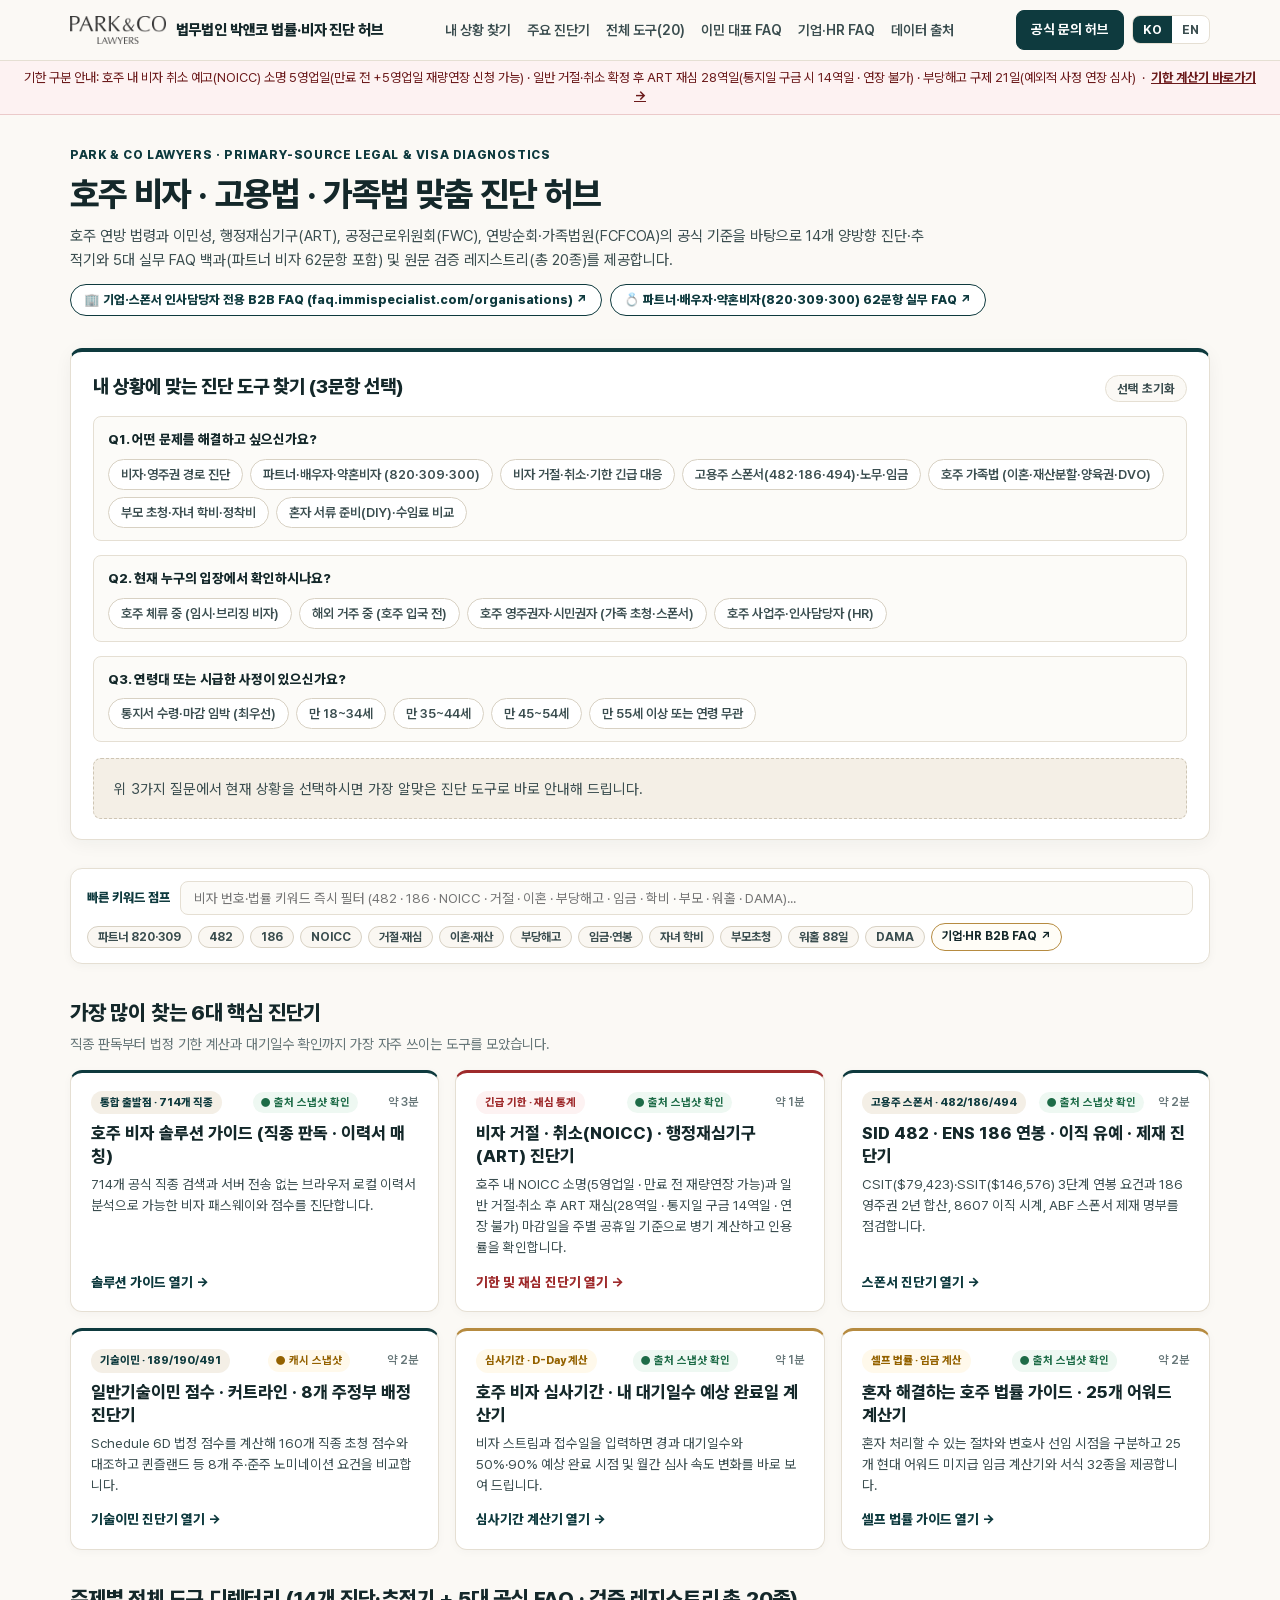
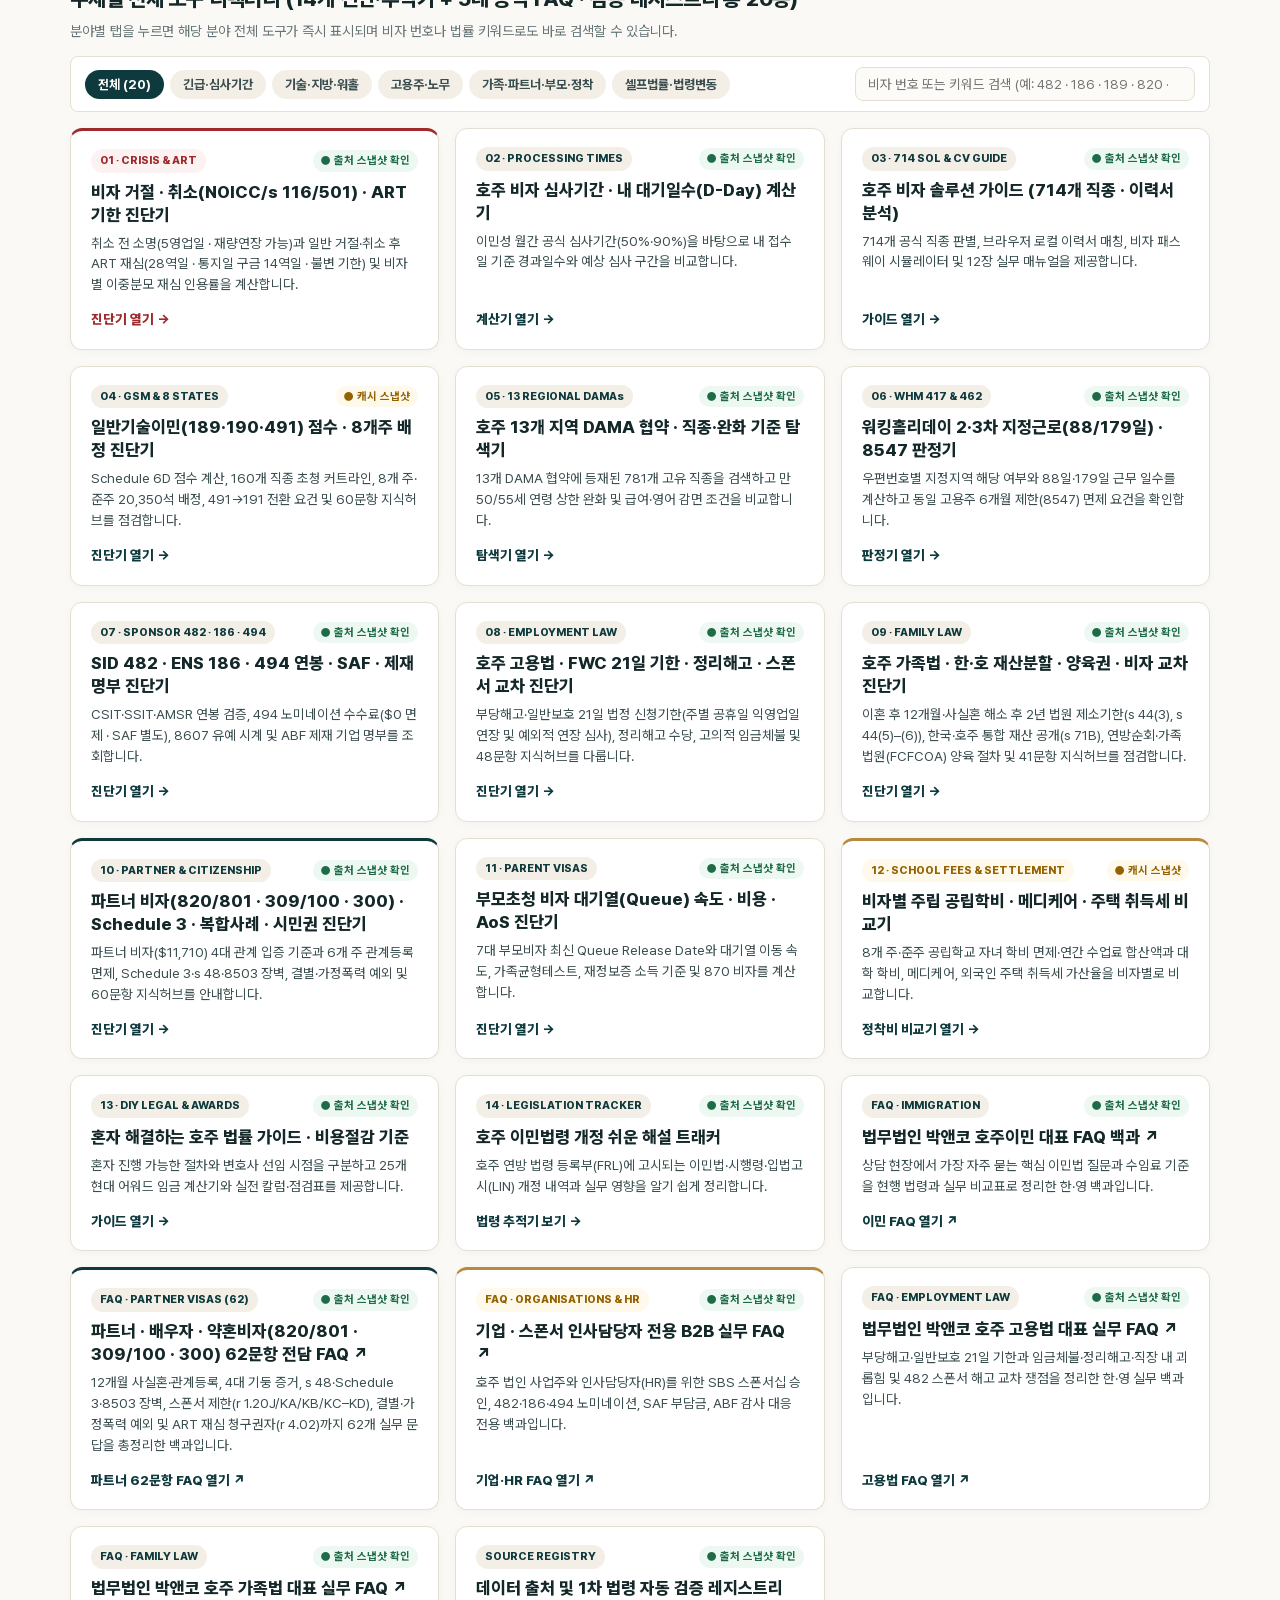
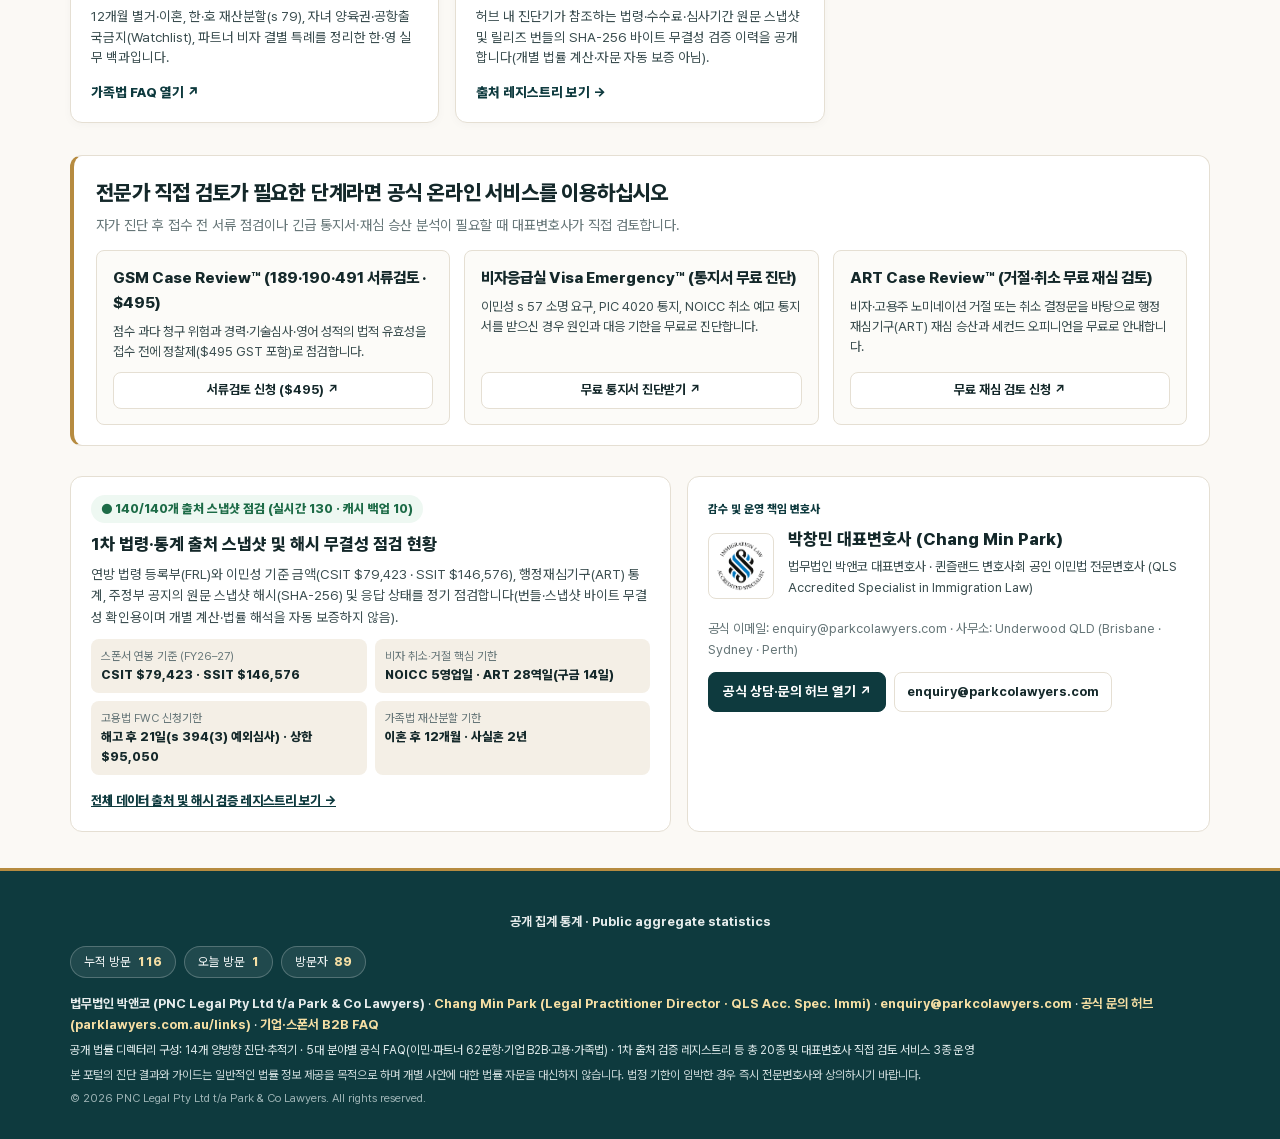
==== commit d49e2d3e: "fix(veracity): align statutory deadlines, fees, thresholds & citations with primary law (GA4 preserv" ====
--- a/index.html
+++ b/index.html
@@ -47,9 +47,9 @@
     </div>
   </header>
 
-  <!-- 1-Line Urgent Deadline Strip (2-Stage s 116 Separation) -->
+  <!-- 1-Line Urgent Deadline Strip (2-Stage s 116 & s 347(3) Separation) -->
   <div class="pk-urgent-strip" role="region" aria-label="Urgent Statutory Deadlines">
-    <span data-i18n="urgentText">긴급 기한 안내: 비자 취소 예고(NOICC) 소명 5영업일 · 취소 확정 후 ART 재심 7영업일 · 일반 비자·노미네이션 거절 28일 · 부당해고 구제 21일</span>
+    <span data-i18n="urgentText">기한 구분 안내: 호주 내 비자 취소 예고(NOICC) 소명 5영업일(만료 전 +5영업일 재량연장 신청 가능) · 일반 거절·취소 확정 후 ART 재심 28역일(통지일 구금 시 14역일 · 연장 불가) · 부당해고 구제 21일(예외적 사정 연장 심사)</span>
     &nbsp;&middot;&nbsp;
     <a href="./parkco-visa-crisis-navigator/?lang=ko" data-ko-href="./parkco-visa-crisis-navigator/?lang=ko" data-en-href="./parkco-visa-crisis-navigator/?lang=en" data-i18n="urgentLink">기한 계산기 바로가기 →</a>
   </div>
@@ -153,7 +153,7 @@
       <div class="hub-section__head">
         <div>
           <h2 class="hub-section__title" id="popular-heading" data-i18n="popTitle">가장 많이 찾는 6대 핵심 진단기</h2>
-          <p class="hub-section__sub" data-i18n="popSub">직종 판독부터 불변 기한 계산과 대기일수 확인까지 가장 자주 쓰이는 도구를 모았습니다.</p>
+          <p class="hub-section__sub" data-i18n="popSub">직종 판독부터 법정 기한 계산과 대기일수 확인까지 가장 자주 쓰이는 도구를 모았습니다.</p>
         </div>
       </div>
 
@@ -171,7 +171,7 @@
           <span class="hub-tool-card__cta" data-ko="솔루션 가이드 열기 →" data-en="Open Solution Guide →">솔루션 가이드 열기 →</span>
         </a>
 
-        <a class="hub-tool-card hub-tool-card--urgent" href="./parkco-visa-crisis-navigator/?lang=ko" data-ko-href="./parkco-visa-crisis-navigator/?lang=ko" data-en-href="./parkco-visa-crisis-navigator/?lang=en" data-tool-id="visa-crisis" data-keywords="거절 취소 noicc s116 s501 art section 48 pic 4020 8503 기한 5영업일 7영업일 28일 refusal cancellation appeal deadline">
+        <a class="hub-tool-card hub-tool-card--urgent" href="./parkco-visa-crisis-navigator/?lang=ko" data-ko-href="./parkco-visa-crisis-navigator/?lang=ko" data-en-href="./parkco-visa-crisis-navigator/?lang=en" data-tool-id="visa-crisis" data-keywords="거절 취소 noicc s116 s501 art section 48 pic 4020 8503 기한 5영업일 14일 28일 refusal cancellation appeal deadline">
           <div>
             <div class="hub-tool-card__meta">
               <span class="hub-badge hub-badge--urgent" data-ko="긴급 기한 · 재심 통계" data-en="Urgent · ART Deadlines">긴급 기한 · 재심 통계</span>
@@ -179,7 +179,7 @@
               <span class="hub-tool-card__time" data-ko="약 1분" data-en="~1 min">약 1분</span>
             </div>
             <h3 class="hub-tool-card__title" data-ko="비자 거절 · 취소(NOICC) · 행정재심기구(ART) 진단기" data-en="Visa Refusal, NOICC &amp; ART Deadline Navigator">비자 거절 · 취소(NOICC) · 행정재심기구(ART) 진단기</h3>
-            <p class="hub-tool-card__desc" data-ko="NOICC 소명(5영업일)과 취소 후 ART 재심(7영업일), 일반 거절(28일) 마감일을 주별 공휴일 기준으로 병기 계산하고 인용률을 확인합니다." data-en="Calculate NOICC (5 working days), post-cancellation ART (7 working days), and refusal (28 days) deadlines with state holidays.">NOICC 소명(5영업일)과 취소 후 ART 재심(7영업일), 일반 거절(28일) 마감일을 주별 공휴일 기준으로 병기 계산하고 인용률을 확인합니다.</p>
+            <p class="hub-tool-card__desc" data-ko="호주 내 NOICC 소명(5영업일 · 만료 전 재량연장 가능)과 일반 거절·취소 후 ART 재심(28역일 · 통지일 구금 14역일 · 연장 불가) 마감일을 주별 공휴일 기준으로 병기 계산하고 인용률을 확인합니다." data-en="Calculate onshore NOICC (5 working days + discretionary extension) and non-extendable ART review (28 calendar days; 14 days if detained on day notified) deadlines with state holidays.">호주 내 NOICC 소명(5영업일 · 만료 전 재량연장 가능)과 일반 거절·취소 후 ART 재심(28역일 · 통지일 구금 14역일 · 연장 불가) 마감일을 주별 공휴일 기준으로 병기 계산하고 인용률을 확인합니다.</p>
           </div>
           <span class="hub-tool-card__cta" data-ko="기한 및 재심 진단기 열기 →" data-en="Open Crisis Navigator →">기한 및 재심 진단기 열기 →</span>
         </a>
@@ -264,11 +264,11 @@
 
       <div class="hub-grid-3" id="directory-grid">
         <!-- 1. Visa Crisis -->
-        <a class="hub-tool-card hub-tool-card--urgent" href="./parkco-visa-crisis-navigator/?lang=ko" data-ko-href="./parkco-visa-crisis-navigator/?lang=ko" data-en-href="./parkco-visa-crisis-navigator/?lang=en" data-tool-id="visa-crisis" data-cat="crisis" data-keywords="거절 취소 noicc s116 s501 art section 48 pic 4020 8503 기한 5영업일 7영업일 28일 파트너 820 309 300 refusal cancellation tribunal appeal partner">
+        <a class="hub-tool-card hub-tool-card--urgent" href="./parkco-visa-crisis-navigator/?lang=ko" data-ko-href="./parkco-visa-crisis-navigator/?lang=ko" data-en-href="./parkco-visa-crisis-navigator/?lang=en" data-tool-id="visa-crisis" data-cat="crisis" data-keywords="거절 취소 noicc s116 s501 art section 48 pic 4020 8503 기한 5영업일 14일 28일 파트너 820 309 300 refusal cancellation tribunal appeal partner">
           <div>
             <div class="hub-tool-card__meta"><span class="hub-badge hub-badge--urgent">01 · CRISIS &amp; ART</span><span class="hub-card-status" data-card-status hidden></span></div>
             <h3 class="hub-tool-card__title" data-ko="비자 거절 · 취소(NOICC/s 116/501) · ART 기한 진단기" data-en="Visa Refusal, Cancellation &amp; ART Deadline Navigator">비자 거절 · 취소(NOICC/s 116/501) · ART 기한 진단기</h3>
-            <p class="hub-tool-card__desc" data-ko="취소 전 소명(5영업일)과 취소 후 ART 재심(7영업일), 거절(28일) 불변 기한 및 비자별 실질 재심 인용률을 계산합니다." data-en="Statutory deadline calculator (NOICC 5 working days, ART 7 working days / 28 days), Section 48, PIC 4020, and ART outcomes.">취소 전 소명(5영업일)과 취소 후 ART 재심(7영업일), 거절(28일) 불변 기한 및 비자별 실질 재심 인용률을 계산합니다.</p>
+            <p class="hub-tool-card__desc" data-ko="취소 전 소명(5영업일 · 재량연장 가능)과 일반 거절·취소 후 ART 재심(28역일 · 통지일 구금 14역일 · 불변 기한) 및 비자별 이중분모 재심 인용률을 계산합니다." data-en="Statutory deadline calculator (NOICC 5 working days + discretionary extension; ART 28 calendar days or 14 days if detained on day notified), Section 48, PIC 4020, and ART outcomes.">취소 전 소명(5영업일 · 재량연장 가능)과 일반 거절·취소 후 ART 재심(28역일 · 통지일 구금 14역일 · 불변 기한) 및 비자별 이중분모 재심 인용률을 계산합니다.</p>
           </div>
           <span class="hub-tool-card__cta" data-ko="진단기 열기 →" data-en="Open Tool →">진단기 열기 →</span>
         </a>
@@ -338,7 +338,7 @@
           <div>
             <div class="hub-tool-card__meta"><span class="hub-badge">08 · EMPLOYMENT LAW</span><span class="hub-card-status" data-card-status hidden></span></div>
             <h3 class="hub-tool-card__title" data-ko="호주 고용법 · FWC 21일 기한 · 정리해고 · 스폰서 교차 진단기" data-en="Australian Employment Law &amp; Sponsor Crossover Navigator">호주 고용법 · FWC 21일 기한 · 정리해고 · 스폰서 교차 진단기</h3>
-            <p class="hub-tool-card__desc" data-ko="부당해고·일반보호 21일 법정 신청기한(주별 공휴일 익영업일 연장 및 예외적 연장 심사), 정리해고 수당, 고의적 임금체불 및 48문항 지식허브를 다룹니다." data-en="21-day statutory FWC deadline calculator, redundancy pay, wage theft rules, sham contracting, and 48-item knowledge hub.">부당해고·일반보호 21일 법정 신청기한(주별 공휴일 익영업일 연장 및 예외적 연장 심사), 정리해고 수당, 고의적 임금체불 및 48문항 지식허브를 다룹니다.</p>
+            <p class="hub-tool-card__desc" data-ko="부당해고·일반보호 21일 법정 신청기한(주별 공휴일 익영업일 연장 및 예외적 연장 심사), 정리해고 수당, 고의적 임금체불 및 48문항 지식허브를 다룹니다." data-en="21-day statutory FWC deadline calculator (exceptional circumstances extension s 394(3)/s 366(2)), redundancy pay, wage theft rules, sham contracting, and 48-item knowledge hub.">부당해고·일반보호 21일 법정 신청기한(주별 공휴일 익영업일 연장 및 예외적 연장 심사), 정리해고 수당, 고의적 임금체불 및 48문항 지식허브를 다룹니다.</p>
           </div>
           <span class="hub-tool-card__cta" data-ko="진단기 열기 →" data-en="Open Tool →">진단기 열기 →</span>
         </a>
@@ -458,7 +458,7 @@
           <div>
             <div class="hub-tool-card__meta"><span class="hub-badge">SOURCE REGISTRY</span><span class="hub-card-status" data-card-status hidden></span></div>
             <h3 class="hub-tool-card__title" data-ko="데이터 출처 및 1차 법령 자동 검증 레지스트리" data-en="Primary-Source Verification &amp; Audit Registry">데이터 출처 및 1차 법령 자동 검증 레지스트리</h3>
-            <p class="hub-tool-card__desc" data-ko="허브 내 진단기가 참조하는 법령·수수료·심사기간 원문 출처와 스냅샷 검증 이력을 투명하게 공개합니다." data-en="Transparent registry of statutory instruments, fee schedules, and snapshot hashes backing all Park &amp; Co tools.">허브 내 진단기가 참조하는 법령·수수료·심사기간 원문 출처와 스냅샷 검증 이력을 투명하게 공개합니다.</p>
+            <p class="hub-tool-card__desc" data-ko="허브 내 진단기가 참조하는 법령·수수료·심사기간 원문 스냅샷 및 릴리즈 번들의 SHA-256 바이트 무결성 검증 이력을 공개합니다(개별 법률 계산·자문 자동 보증 아님)." data-en="Transparent registry of statutory source snapshots and SHA-256 bundle byte-integrity logs backing Park &amp; Co tools (proves snapshot integrity, not automated legal advice certification).">허브 내 진단기가 참조하는 법령·수수료·심사기간 원문 스냅샷 및 릴리즈 번들의 SHA-256 바이트 무결성 검증 이력을 공개합니다(개별 법률 계산·자문 자동 보증 아님).</p>
           </div>
           <span class="hub-tool-card__cta" data-ko="출처 레지스트리 보기 →" data-en="View Source Registry →">출처 레지스트리 보기 →</span>
         </a>
@@ -500,13 +500,13 @@
     <!-- Primary-Source Verification Strip & Supervising Principal Lawyer Authority Card -->
     <section class="hub-trust-grid" aria-label="Verification and Supervising Lawyer">
       <div class="hub-trust-card">
-        <div class="hub-verify-pill" id="ticker-verified-badge" data-ko="● 1차 출처 자동 검증 가동 중" data-en="● Primary Sources Verified">● 1차 출처 자동 검증 가동 중</div>
-        <h2 style="margin:0 0 6px;font-size:17px;font-weight:800;" data-i18n="trustDataTitle">1차 법령 및 공식 통계 자동 검증 현황</h2>
-        <p style="margin:0;font-size:13.5px;color:var(--pk-ink-2);" data-i18n="trustDataDesc">연방 법령 등록부(FRL), 이민성 기준 금액(CSIT $79,423 · SSIT $146,576), 행정재심기구(ART) 통계, 주정부 노미네이션 공지를 정기 검증합니다.</p>
+        <div class="hub-verify-pill" id="ticker-verified-badge" data-ko="● 1차 출처 스냅샷 해시 점검 가동 중" data-en="● Source Snapshot Hashes Checked">● 1차 출처 스냅샷 해시 점검 가동 중</div>
+        <h2 style="margin:0 0 6px;font-size:17px;font-weight:800;" data-i18n="trustDataTitle">1차 법령·통계 출처 스냅샷 및 해시 무결성 점검 현황</h2>
+        <p style="margin:0;font-size:13.5px;color:var(--pk-ink-2);" data-i18n="trustDataDesc">연방 법령 등록부(FRL)와 이민성 기준 금액(CSIT $79,423 · SSIT $146,576), 행정재심기구(ART) 통계, 주정부 공지의 원문 스냅샷 해시(SHA-256) 및 응답 상태를 정기 점검합니다(번들·스냅샷 바이트 무결성 확인용이며 개별 계산·법률 해석을 자동 보증하지 않음).</p>
         <div class="hub-stat-mini-grid">
           <div class="hub-stat-mini"><span data-ko="스폰서 연봉 기준 (FY26–27)" data-en="Sponsor Salary (FY26–27)">스폰서 연봉 기준 (FY26–27)</span><strong>CSIT $79,423 · SSIT $146,576</strong></div>
-          <div class="hub-stat-mini"><span data-ko="비자 취소·거절 핵심 기한" data-en="Strict Statutory Limits">비자 취소·거절 핵심 기한</span><strong data-ko="NOICC 5영업일 · ART 7영업일/28일" data-en="NOICC 5d · ART 7d / 28d">NOICC 5영업일 · ART 7영업일/28일</strong></div>
-          <div class="hub-stat-mini"><span data-ko="고용법 FWC 제척기간" data-en="Employment FWC Limit">고용법 FWC 제척기간</span><strong data-ko="해고 후 21일 · 상한 $95,050" data-en="21 days · Cap $95,050">해고 후 21일 · 상한 $95,050</strong></div>
+          <div class="hub-stat-mini"><span data-ko="비자 취소·거절 핵심 기한" data-en="Key Visa &amp; ART Limits">비자 취소·거절 핵심 기한</span><strong data-ko="NOICC 5영업일 · ART 28역일(구금 14일)" data-en="NOICC 5wd · ART 28d (14d det.)">NOICC 5영업일 · ART 28역일(구금 14일)</strong></div>
+          <div class="hub-stat-mini"><span data-ko="고용법 FWC 신청기한" data-en="Employment FWC Limit">고용법 FWC 신청기한</span><strong data-ko="해고 후 21일(s 394(3) 예외심사) · 상한 $95,050" data-en="21d (s 394(3) exc.) · Cap $95,050">해고 후 21일(s 394(3) 예외심사) · 상한 $95,050</strong></div>
           <div class="hub-stat-mini"><span data-ko="가족법 재산분할 기한" data-en="Family Law Property">가족법 재산분할 기한</span><strong data-ko="이혼 후 12개월 · 사실혼 2년" data-en="12m post-divorce · 2y de facto">이혼 후 12개월 · 사실혼 2년</strong></div>
         </div>
         <a href="./intelligence/" data-ko-href="./intelligence/" data-en-href="./intelligence/?lang=en" style="font-size:13px;font-weight:800;color:var(--pk-brand);" data-i18n="trustDataLink">전체 데이터 출처 및 해시 검증 레지스트리 보기 →</a>
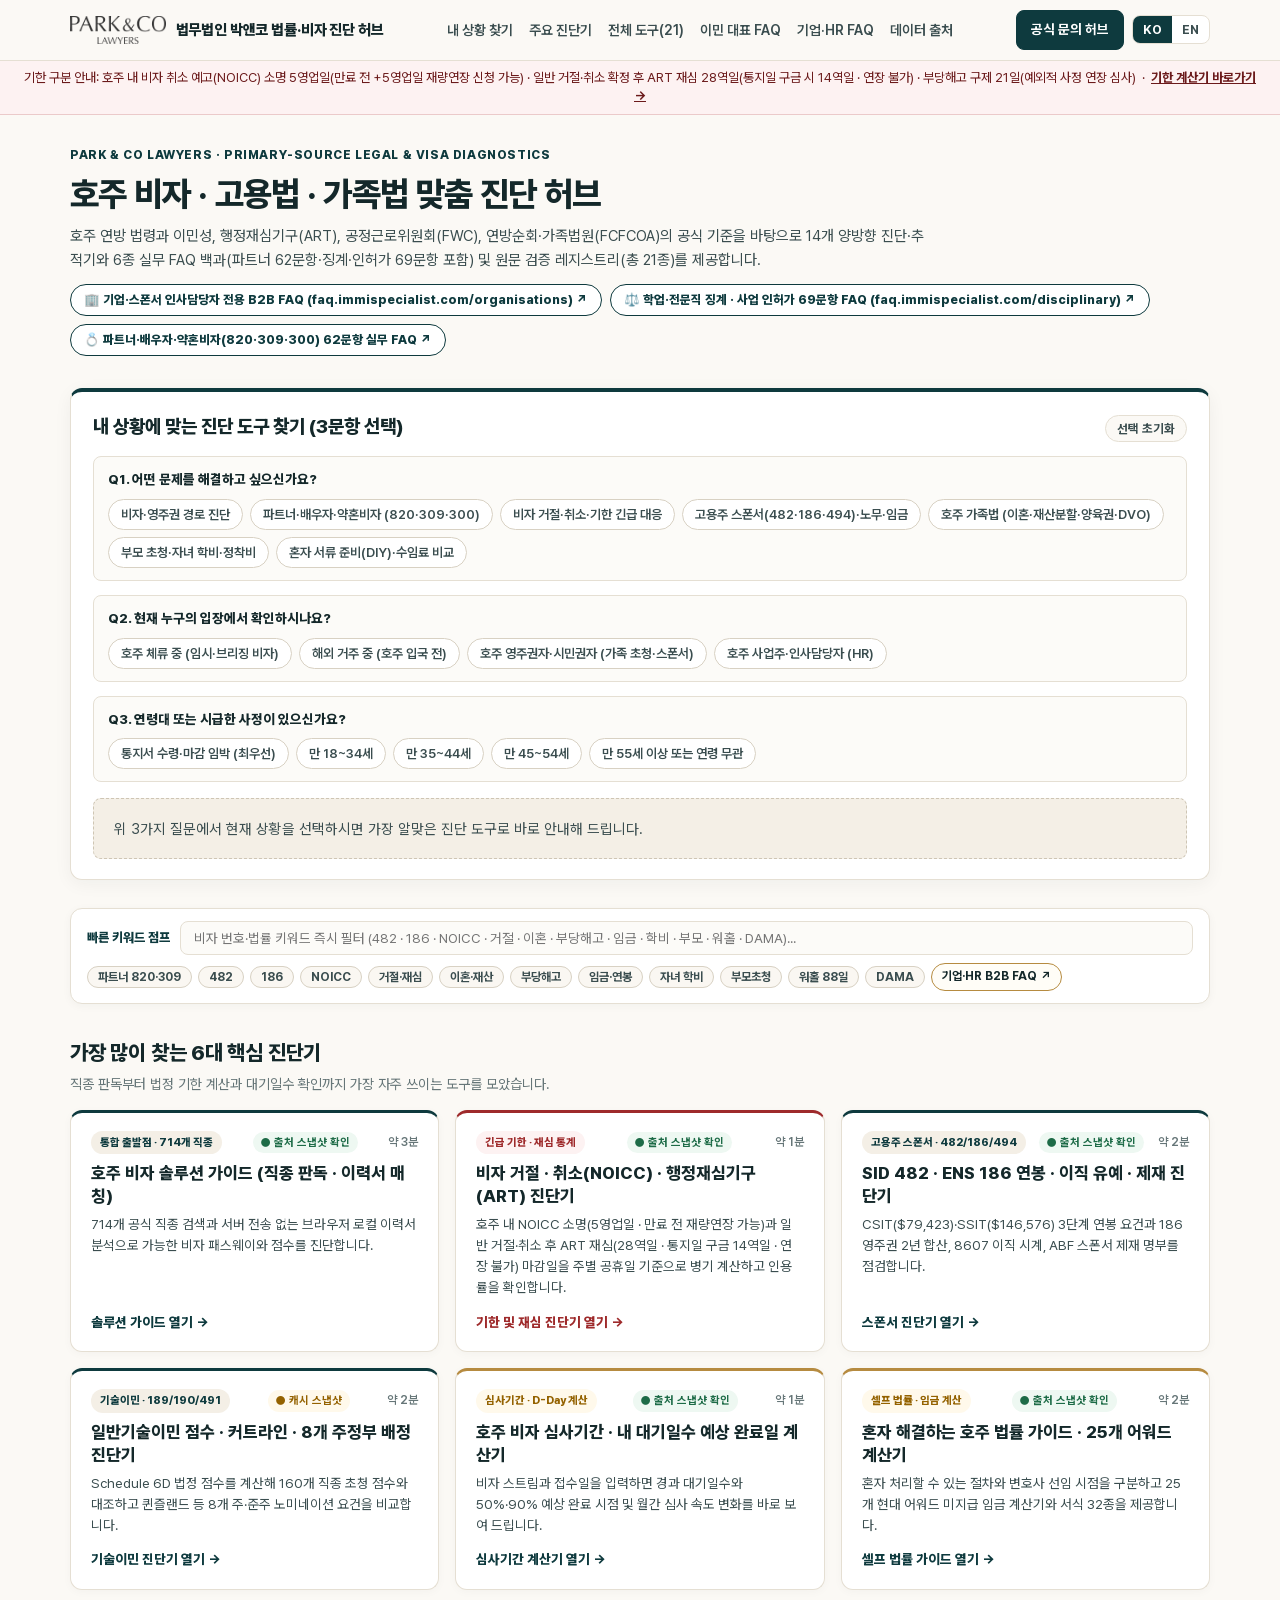
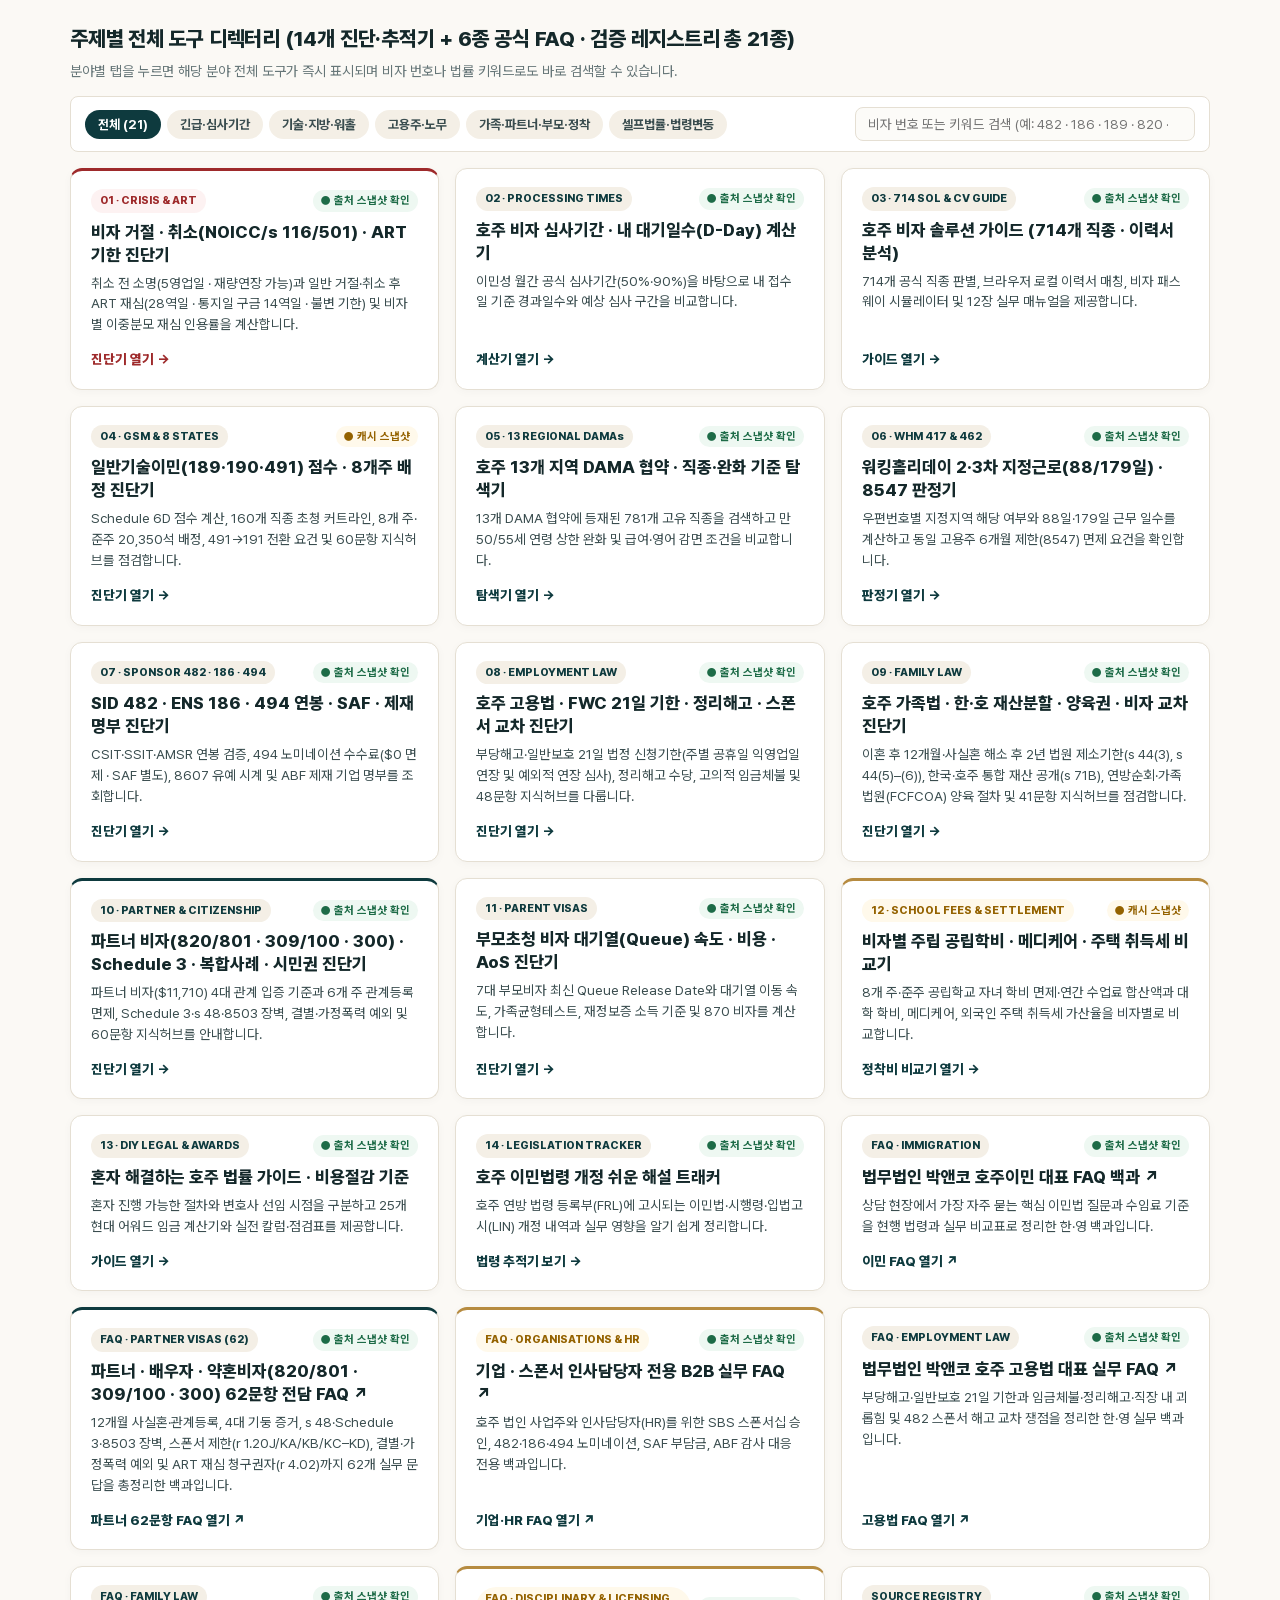
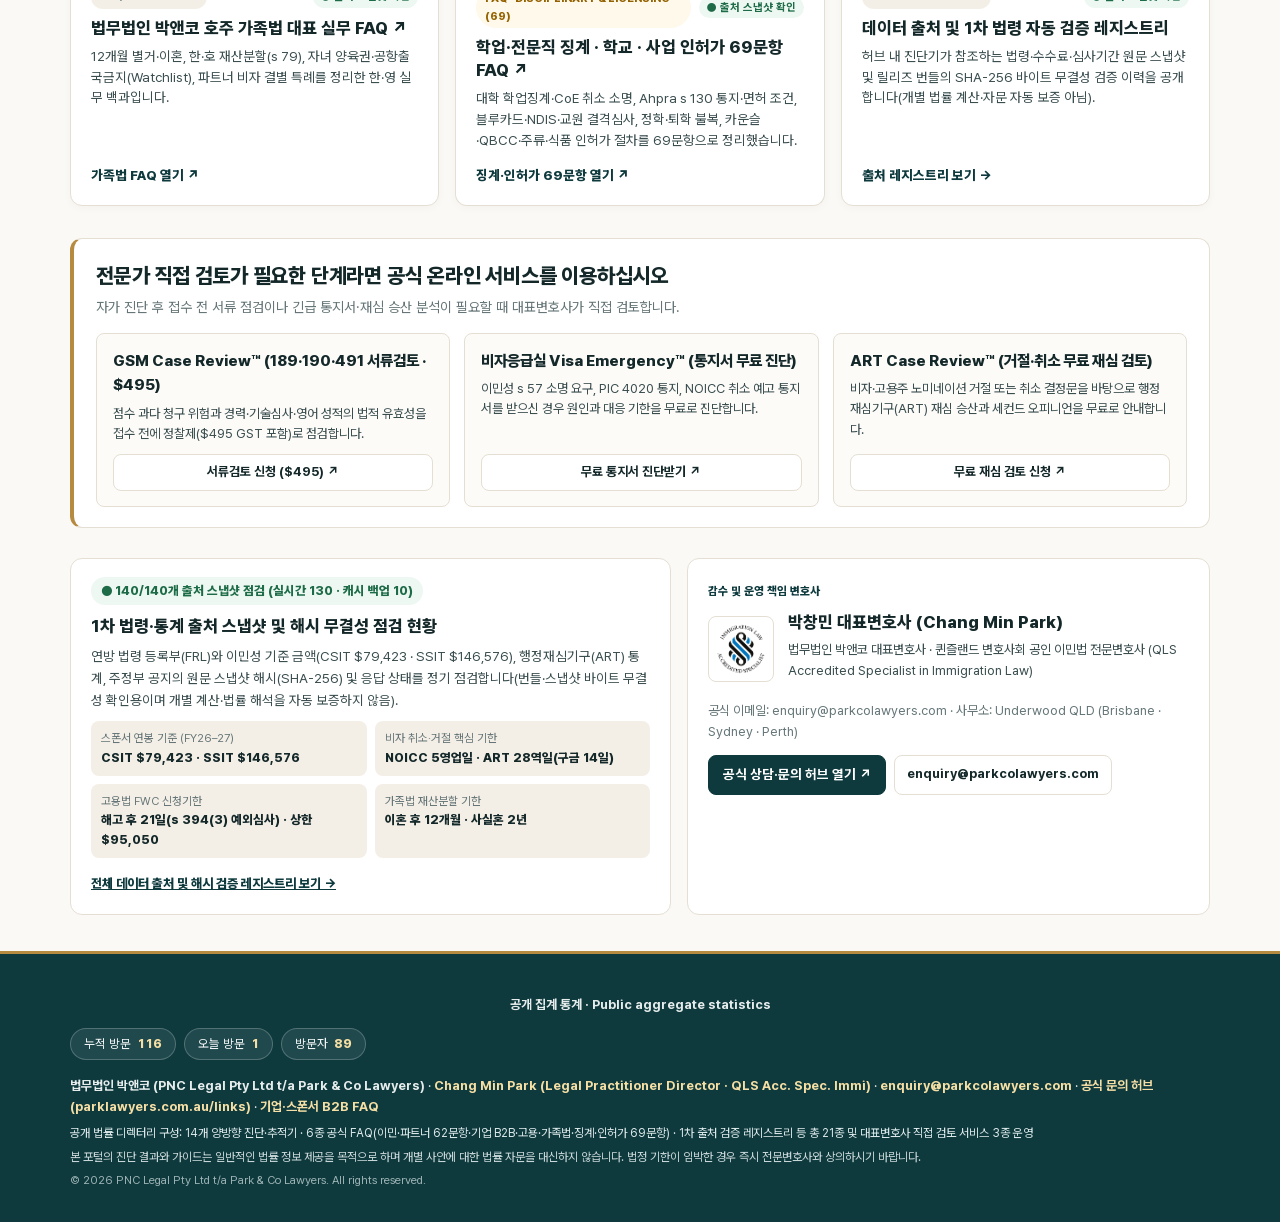
==== commit 61bc38b8: "feat(hub): add Disciplinary & Licensing 69-FAQ portal card and analytics allowlist" ====
--- a/index.html
+++ b/index.html
@@ -4,7 +4,7 @@
   <meta charset="utf-8" />
   <meta name="viewport" content="width=device-width, initial-scale=1" />
   <title>법무법인 박앤코 법률·비자 진단 허브 | 호주 이민법 · 고용법 · 가족법</title>
-  <meta name="description" content="법무법인 박앤코(Park &amp; Co Lawyers)가 1차 법령과 공식 통계를 바탕으로 운영하는 호주 이민법·고용법·가족법 통합 진단 허브입니다. 14개 양방향 진단·추적기와 5대 공식 실무 FAQ(이민·파트너 62문항·기업 B2B·고용·가족법) 및 출처 검증 레지스트리 등 총 20종 공개 법률 시스템을 제공합니다." />
+  <meta name="description" content="법무법인 박앤코(Park &amp; Co Lawyers)가 1차 법령과 공식 통계를 바탕으로 운영하는 호주 이민법·고용법·가족법·징계·인허가 통합 진단 허브입니다. 14개 양방향 진단·추적기와 6종 공식 실무 FAQ(이민·파트너 62문항·기업 B2B·고용·가족법·징계·인허가 69문항) 및 출처 검증 레지스트리 등 총 21종 공개 법률 시스템을 제공합니다." />
   <meta name="robots" content="index, follow" />
   <meta name="google-site-verification" content="FGd820KRId8NTFnaIPTsjOieO8n4S3GH87bNU-3YnqI" />
   <link rel="canonical" href="https://changa9090.github.io/" />
@@ -15,7 +15,7 @@
   <link rel="alternate" hreflang="ko" href="https://changa9090.github.io/" />
   <link rel="alternate" hreflang="en" href="https://changa9090.github.io/?lang=en" />
   <link rel="alternate" hreflang="x-default" href="https://changa9090.github.io/" />
-  <script type="application/ld+json">{"@context": "https://schema.org", "@type": "LegalService", "name": "법무법인 박앤코 (Park & Co Lawyers)", "url": "https://changa9090.github.io/", "email": "enquiry@parkcolawyers.com", "description": "법무법인 박앤코(Park & Co Lawyers)가 1차 법령과 공식 통계를 바탕으로 운영하는 호주 이민법·고용법·가족법 통합 진단 허브입니다. 14개 양방향 진단·추적기와 5대 공식 실무 FAQ(이민·파트너 62문항·기업 B2B·고용·가족법) 및 출처 검증 레지스트리 등 총 20종 공개 법률 시스템을 제공합니다.", "areaServed": "AU", "founder": {"@type": "Person", "name": "Chang Min Park (박창민)", "jobTitle": "Legal Practitioner Director · QLS Accredited Specialist in Immigration Law"}}</script>
+  <script type="application/ld+json">{"@context": "https://schema.org", "@type": "LegalService", "name": "법무법인 박앤코 (Park & Co Lawyers)", "url": "https://changa9090.github.io/", "email": "enquiry@parkcolawyers.com", "description": "법무법인 박앤코(Park & Co Lawyers)가 1차 법령과 공식 통계를 바탕으로 운영하는 호주 이민법·고용법·가족법·징계·인허가 통합 진단 허브입니다. 14개 양방향 진단·추적기와 6종 공식 실무 FAQ(이민·파트너 62문항·기업 B2B·고용·가족법·징계·인허가 69문항) 및 출처 검증 레지스트리 등 총 21종 공개 법률 시스템을 제공합니다.", "areaServed": "AU", "founder": {"@type": "Person", "name": "Chang Min Park (박창민)", "jobTitle": "Legal Practitioner Director · QLS Accredited Specialist in Immigration Law"}}</script>
   <script defer src="/assets/parkco-analytics-v1.js"></script>
 </head>
 <body data-ui-lang="ko">
@@ -31,7 +31,7 @@
       <nav class="pk-unified-nav" aria-label="Primary Navigation">
         <a href="#router" data-i18n="navRouter">내 상황 찾기</a>
         <a href="#popular" data-i18n="navPopular">주요 진단기</a>
-        <a href="#directory" data-i18n="navDir">전체 도구(20)</a>
+        <a href="#directory" data-i18n="navDir">전체 도구(21)</a>
         <a href="https://faq.immispecialist.com/?lang=ko" data-ko-href="https://faq.immispecialist.com/?lang=ko" data-en-href="https://faq.immispecialist.com/?lang=en" target="_blank" rel="noopener" data-i18n="navFaq">이민 대표 FAQ</a>
         <a href="https://faq.immispecialist.com/organisations?lang=ko" data-ko-href="https://faq.immispecialist.com/organisations?lang=ko" data-en-href="https://faq.immispecialist.com/organisations?lang=en" target="_blank" rel="noopener" data-i18n="navOrgFaq">기업·HR FAQ</a>
         <a href="./intelligence/" data-ko-href="./intelligence/" data-en-href="./intelligence/?lang=en" data-i18n="navIntel">데이터 출처</a>
@@ -59,9 +59,10 @@
     <section class="hub-hero">
       <div class="hub-hero__eyebrow" data-i18n="heroEyebrow">PARK &amp; CO LAWYERS · PRIMARY-SOURCE LEGAL &amp; VISA DIAGNOSTICS</div>
       <h1 class="hub-hero__title" data-i18n="heroTitle">호주 비자 · 고용법 · 가족법 맞춤 진단 허브</h1>
-      <p class="hub-hero__sub" data-i18n="heroSub">호주 연방 법령과 이민성, 행정재심기구(ART), 공정근로위원회(FWC), 연방순회·가족법원(FCFCOA)의 공식 기준을 바탕으로 14개 양방향 진단·추적기와 5대 실무 FAQ 백과(파트너 비자 62문항 포함) 및 원문 검증 레지스트리(총 20종)를 제공합니다.</p>
+      <p class="hub-hero__sub" data-i18n="heroSub">호주 연방 법령과 이민성, 행정재심기구(ART), 공정근로위원회(FWC), 연방순회·가족법원(FCFCOA)의 공식 기준을 바탕으로 14개 양방향 진단·추적기와 6종 실무 FAQ 백과(파트너 62문항·징계·인허가 69문항 포함) 및 원문 검증 레지스트리(총 21종)를 제공합니다.</p>
       <div class="hub-hero__portal-row">
         <a class="hub-b2b-pill" href="https://faq.immispecialist.com/organisations?lang=ko" data-ko-href="https://faq.immispecialist.com/organisations?lang=ko" data-en-href="https://faq.immispecialist.com/organisations?lang=en" target="_blank" rel="noopener" data-ko="🏢 기업·스폰서 인사담당자 전용 B2B FAQ (faq.immispecialist.com/organisations) ↗" data-en="🏢 Employer &amp; Sponsor HR B2B FAQ (faq.immispecialist.com/organisations) ↗">🏢 기업·스폰서 인사담당자 전용 B2B FAQ (faq.immispecialist.com/organisations) ↗</a>
+        <a class="hub-b2b-pill" href="https://faq.immispecialist.com/disciplinary?lang=ko" data-ko-href="https://faq.immispecialist.com/disciplinary?lang=ko" data-en-href="https://faq.immispecialist.com/disciplinary?lang=en" target="_blank" rel="noopener" data-ko="⚖️ 학업·전문직 징계 · 사업 인허가 69문항 FAQ (faq.immispecialist.com/disciplinary) ↗" data-en="⚖️ Disciplinary, Registration &amp; Licensing 69-Item FAQ (faq.immispecialist.com/disciplinary) ↗">⚖️ 학업·전문직 징계 · 사업 인허가 69문항 FAQ (faq.immispecialist.com/disciplinary) ↗</a>
         <a class="hub-b2b-pill" href="https://faq.immispecialist.com/category/partner-spouse-visas?lang=ko" data-ko-href="https://faq.immispecialist.com/category/partner-spouse-visas?lang=ko" data-en-href="https://faq.immispecialist.com/category/partner-spouse-visas?lang=en" target="_blank" rel="noopener" data-ko="💍 파트너·배우자·약혼비자(820·309·300) 62문항 실무 FAQ ↗" data-en="💍 Partner, Spouse &amp; Fiancé Visa (820/309/300) 62-Item FAQ ↗">💍 파트너·배우자·약혼비자(820·309·300) 62문항 실무 FAQ ↗</a>
       </div>
     </section>
@@ -238,18 +239,18 @@
       </div>
     </section>
 
-    <!-- Complete Categorized Directory (14 Diagnostic & Tracker Tools + 5 Official FAQs + 1 Source Registry = 20 Cards) -->
+    <!-- Complete Categorized Directory (14 Diagnostic & Tracker Tools + 6 Official FAQs + 1 Source Registry = 21 Cards) -->
     <section class="hub-section" id="directory" aria-labelledby="directory-heading">
       <div class="hub-section__head">
         <div>
-          <h2 class="hub-section__title" id="directory-heading" data-i18n="dirTitle">주제별 전체 도구 디렉터리 (14개 진단·추적기 + 5대 공식 FAQ · 검증 레지스트리 총 20종)</h2>
+          <h2 class="hub-section__title" id="directory-heading" data-i18n="dirTitle">주제별 전체 도구 디렉터리 (14개 진단·추적기 + 6종 공식 FAQ · 검증 레지스트리 총 21종)</h2>
           <p class="hub-section__sub" data-i18n="dirSub">분야별 탭을 누르면 해당 분야 전체 도구가 즉시 표시되며 비자 번호나 법률 키워드로도 바로 검색할 수 있습니다.</p>
         </div>
       </div>
 
       <div class="hub-dir-bar">
         <div class="hub-cat-tabs" role="tablist" aria-label="Tool Categories">
-          <button type="button" class="hub-cat-btn active" data-cat="all" data-i18n="cat_all">전체 (20)</button>
+          <button type="button" class="hub-cat-btn active" data-cat="all" data-i18n="cat_all">전체 (21)</button>
           <button type="button" class="hub-cat-btn" data-cat="crisis" data-i18n="cat_crisis">긴급·심사기간</button>
           <button type="button" class="hub-cat-btn" data-cat="skilled" data-i18n="cat_skilled">기술·지방·워홀</button>
           <button type="button" class="hub-cat-btn" data-cat="employer" data-i18n="cat_employer">고용주·노무</button>
@@ -451,6 +452,16 @@
             <p class="hub-tool-card__desc" data-ko="12개월 별거·이혼, 한·호 재산분할(s 79), 자녀 양육권·공항출국금지(Watchlist), 파트너 비자 결별 특례를 정리한 한·영 실무 백과입니다." data-en="Bilingual guide on Australian divorce, FCFCOA property division, parenting orders, Watchlist, and visa relationship breakdown.">12개월 별거·이혼, 한·호 재산분할(s 79), 자녀 양육권·공항출국금지(Watchlist), 파트너 비자 결별 특례를 정리한 한·영 실무 백과입니다.</p>
           </div>
           <span class="hub-tool-card__cta" data-ko="가족법 FAQ 열기 ↗" data-en="Open Family FAQ ↗">가족법 FAQ 열기 ↗</span>
+        </a>
+
+        <!-- 15E. Official Disciplinary, Registration & Business Licensing 69-FAQ -->
+        <a class="hub-tool-card hub-tool-card--accent" href="https://faq.immispecialist.com/disciplinary?lang=ko" data-ko-href="https://faq.immispecialist.com/disciplinary?lang=ko" data-en-href="https://faq.immispecialist.com/disciplinary?lang=en" target="_blank" rel="noopener" data-tool-id="faq-disciplinary" data-cat="crisis employer selfhelp" data-keywords="징계 학업징계 표절 coe ahpra s130 간호사 의사 등록 블루카드 blue card ndis 교사 정학 퇴학 카운슬 시정명령 qbcc 주류면허 식품 인허가 qcat ncat vcat disciplinary licensing">
+          <div>
+            <div class="hub-tool-card__meta"><span class="hub-badge hub-badge--gold">FAQ · DISCIPLINARY &amp; LICENSING (69)</span><span class="hub-card-status" data-card-status hidden></span></div>
+            <h3 class="hub-tool-card__title" data-ko="학업·전문직 징계 · 학교 · 사업 인허가 69문항 FAQ ↗" data-en="Disciplinary, Registration &amp; Licensing 69-Question FAQ ↗">학업·전문직 징계 · 학교 · 사업 인허가 69문항 FAQ ↗</h3>
+            <p class="hub-tool-card__desc" data-ko="대학 학업징계·CoE 취소 소명, Ahpra s 130 통지·면허 조건, 블루카드·NDIS·교원 결격심사, 정학·퇴학 불복, 카운슬·QBCC·주류·식품 인허가 절차를 69문항으로 정리했습니다." data-en="69 primary-source Q&amp;As across university academic misconduct &amp; CoE appeals, Ahpra s 130 notifications, Blue Card/NDIS screening, school exclusions, council notices, and QBCC/liquor/food licensing.">대학 학업징계·CoE 취소 소명, Ahpra s 130 통지·면허 조건, 블루카드·NDIS·교원 결격심사, 정학·퇴학 불복, 카운슬·QBCC·주류·식품 인허가 절차를 69문항으로 정리했습니다.</p>
+          </div>
+          <span class="hub-tool-card__cta" data-ko="징계·인허가 69문항 열기 ↗" data-en="Open Disciplinary 69-FAQ ↗">징계·인허가 69문항 열기 ↗</span>
         </a>
 
         <!-- 16. Primary-Source Verification Registry -->
@@ -547,7 +558,7 @@
         <a href="https://parklawyers.com.au/links/?lang=ko" data-ko-href="https://parklawyers.com.au/links/?lang=ko" data-en-href="https://parklawyers.com.au/links/?lang=en" target="_blank" rel="noopener" data-ko="공식 문의 허브 (parklawyers.com.au/links)" data-en="Official Inquiry Hub (parklawyers.com.au/links)">공식 문의 허브 (parklawyers.com.au/links)</a> ·
         <a href="https://faq.immispecialist.com/organisations?lang=ko" data-ko-href="https://faq.immispecialist.com/organisations?lang=ko" data-en-href="https://faq.immispecialist.com/organisations?lang=en" target="_blank" rel="noopener" data-ko="기업·스폰서 B2B FAQ" data-en="Employer B2B FAQ">기업·스폰서 B2B FAQ</a>
       </div>
-      <div style="margin-bottom:5px;font-size:12px;color:#DCE8E9;" data-i18n="footerInventory">공개 법률 디렉터리 구성: 14개 양방향 진단·추적기 · 5대 분야별 공식 FAQ(이민·파트너 62문항·기업 B2B·고용·가족법) · 1차 출처 검증 레지스트리 등 총 20종 및 대표변호사 직접 검토 서비스 3종 운영</div>
+      <div style="margin-bottom:5px;font-size:12px;color:#DCE8E9;" data-i18n="footerInventory">공개 법률 디렉터리 구성: 14개 양방향 진단·추적기 · 6종 공식 FAQ(이민·파트너 62문항·기업 B2B·고용·가족법·징계·인허가 69문항) · 1차 출처 검증 레지스트리 등 총 21종 및 대표변호사 직접 검토 서비스 3종 운영</div>
       <div style="font-size:12px;color:#C8D6D7;" data-i18n="footerDisclaimer">본 포털의 진단 결과와 가이드는 일반적인 법률 정보 제공을 목적으로 하며 개별 사안에 대한 법률 자문을 대신하지 않습니다. 법정 기한이 임박한 경우 즉시 전문변호사와 상의하시기 바랍니다.</div>
       <div style="margin-top:4px;font-size:11.5px;color:#9EB4B6;">&copy; 2026 PNC Legal Pty Ltd t/a Park &amp; Co Lawyers. All rights reserved.</div>
     </div>
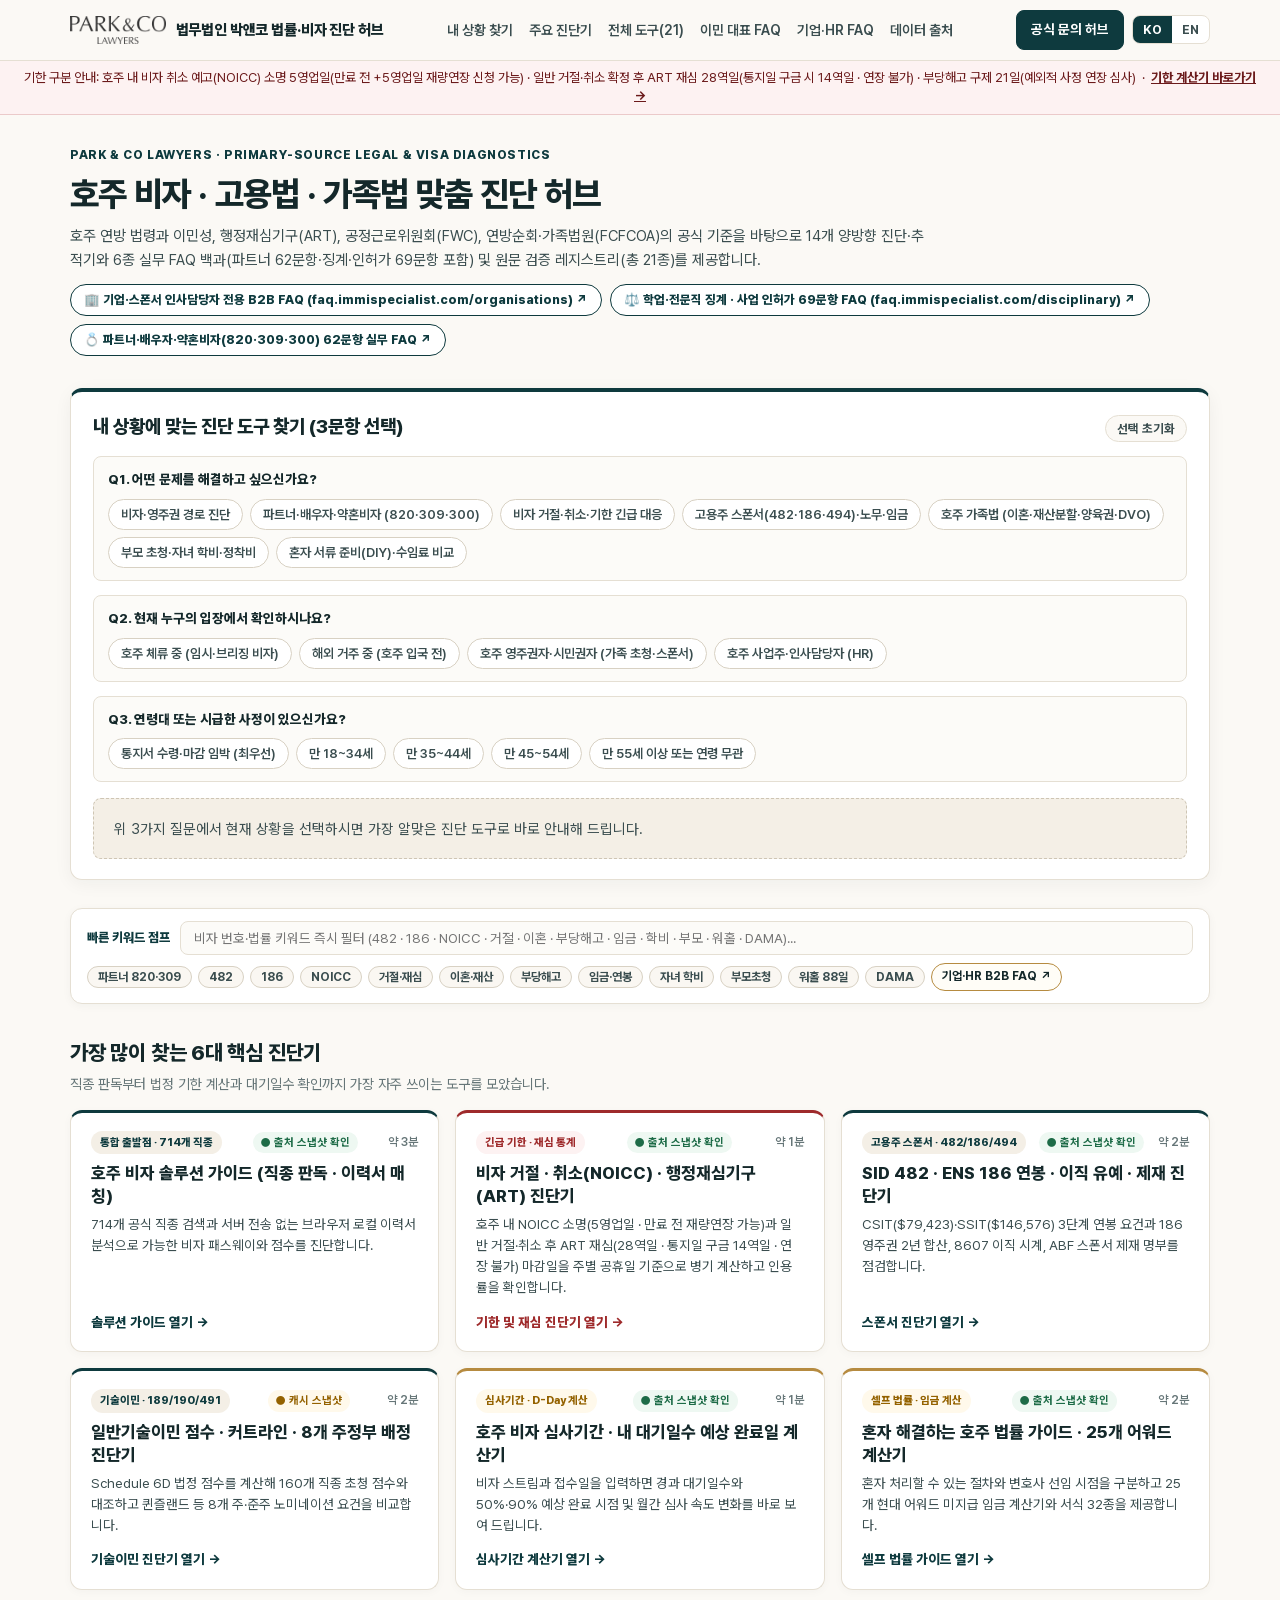
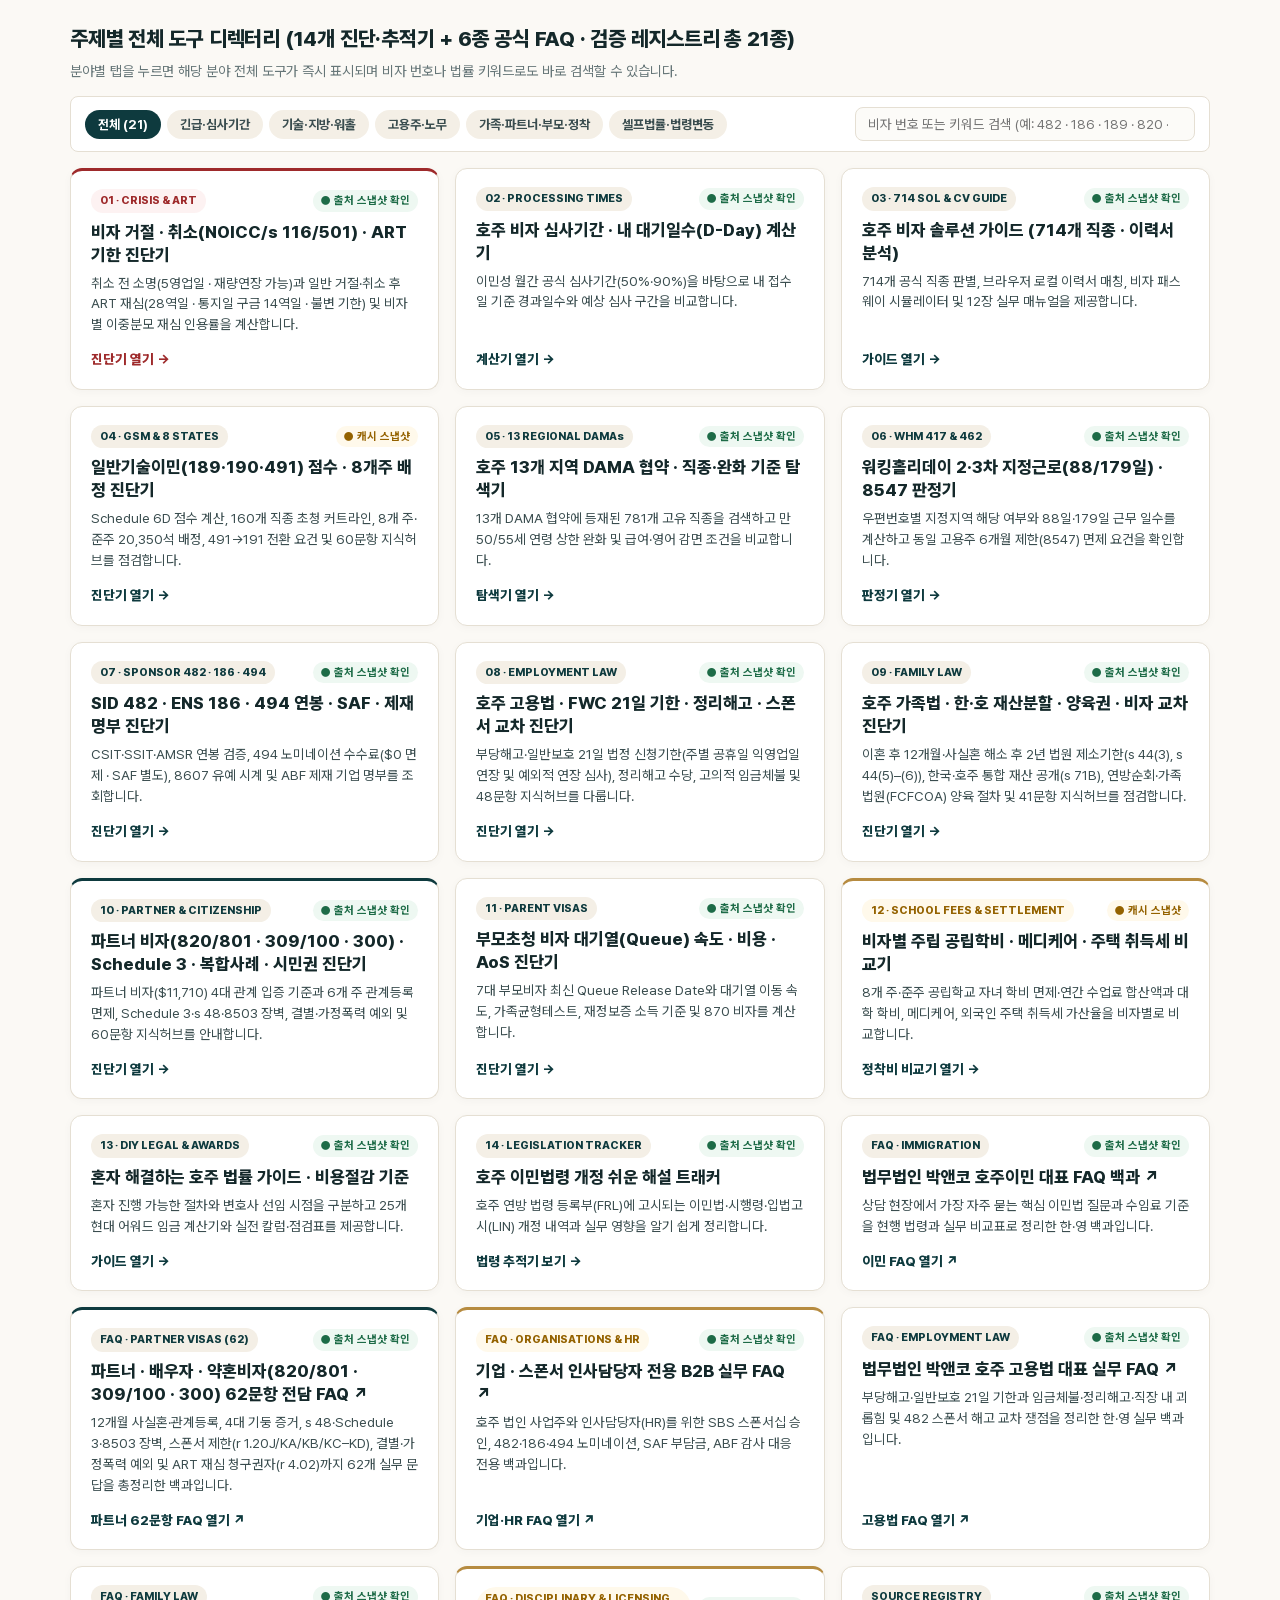
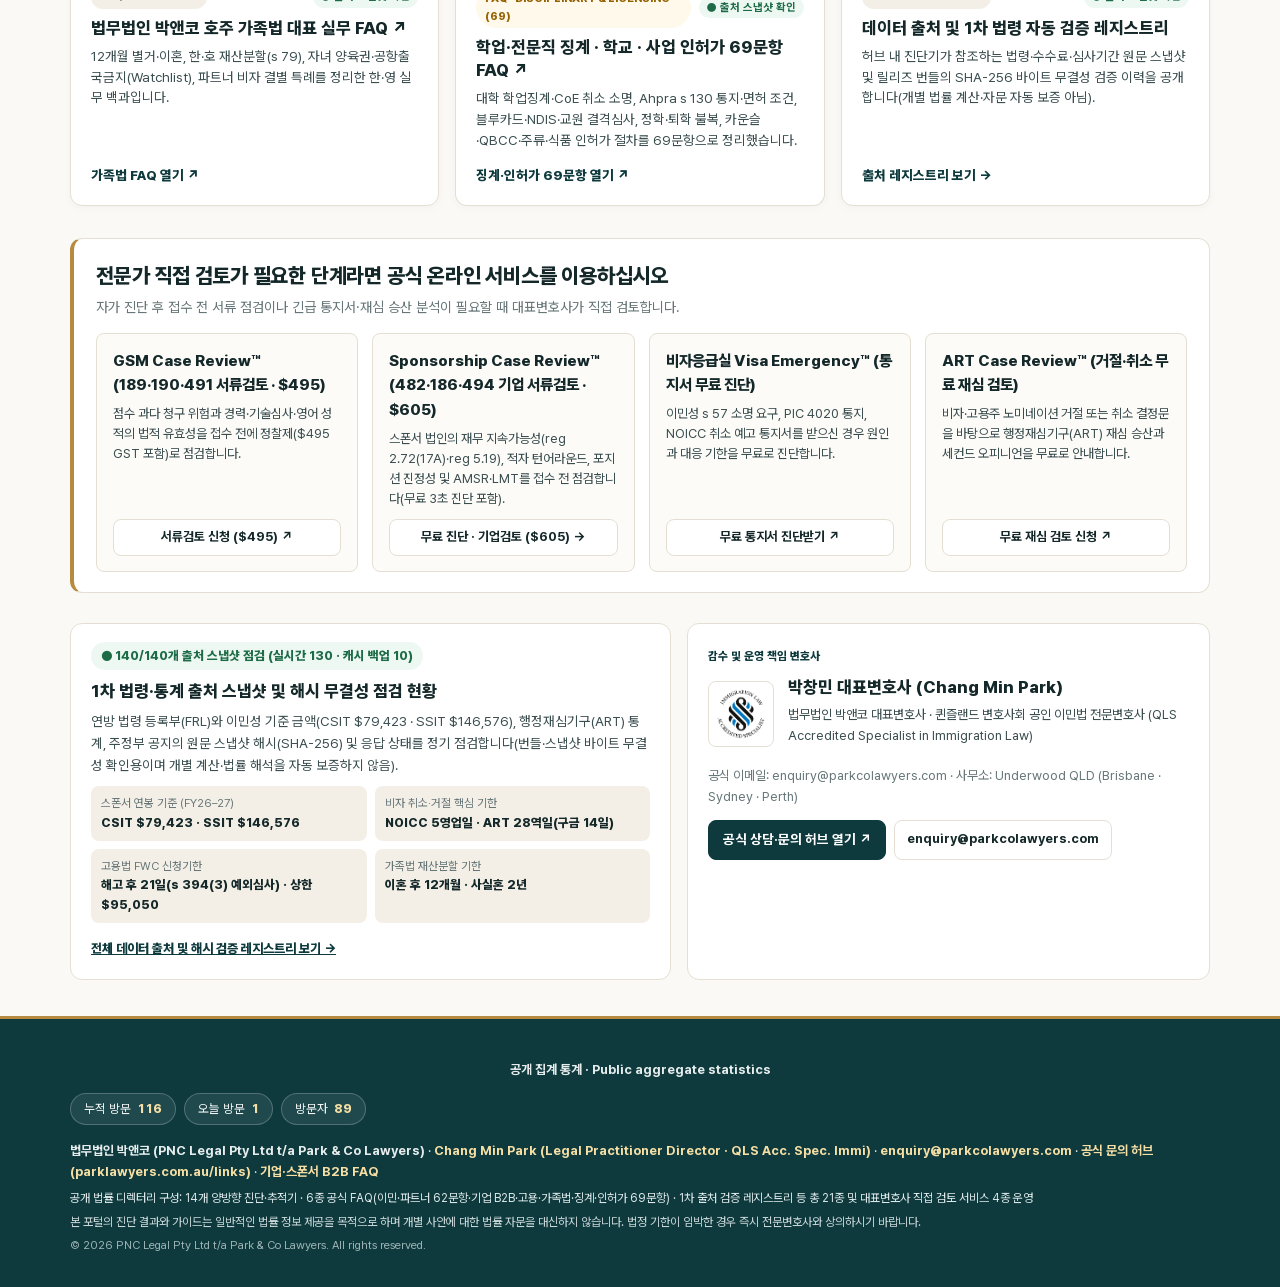
==== commit 4ebf459f: "feat(sponsorship): add /case-review-sponsorship/ landing & employer pre-check gate" ====
--- a/index.html
+++ b/index.html
@@ -476,7 +476,7 @@
       </div>
     </section>
 
-    <!-- Official 3 Online Legal Review Services -->
+    <!-- Official 4 Online Legal Review Services -->
     <section class="hub-services-box" id="official-parkco-services-strip" aria-labelledby="services-heading">
       <h2 class="hub-section__title" id="services-heading" data-i18n="svcTitle">전문가 직접 검토가 필요한 단계라면 공식 온라인 서비스를 이용하십시오</h2>
       <p class="hub-section__sub" data-i18n="svcSub">자가 진단 후 접수 전 서류 점검이나 긴급 통지서·재심 승산 분석이 필요할 때 대표변호사가 직접 검토합니다.</p>
@@ -488,6 +488,14 @@
             <p data-ko="점수 과다 청구 위험과 경력·기술심사·영어 성적의 법적 유효성을 접수 전에 정찰제($495 GST 포함)로 점검합니다." data-en="Fixed-fee ($495 incl. GST) pre-lodgement audit of EOI points, work claims, skills assessment, and s 57/RFI risks.">점수 과다 청구 위험과 경력·기술심사·영어 성적의 법적 유효성을 접수 전에 정찰제($495 GST 포함)로 점검합니다.</p>
           </div>
           <a class="pk-btn-ghost" href="https://parklawyers.com.au/case-review/gsm-case-review/?lang=ko" data-ko-href="https://parklawyers.com.au/case-review/gsm-case-review/?lang=ko" data-en-href="https://parklawyers.com.au/case-review/gsm-case-review/" target="_blank" rel="noopener" data-ko="서류검토 신청 ($495) ↗" data-en="Book GSM Review ($495) ↗">서류검토 신청 ($495) ↗</a>
+        </div>
+
+        <div class="hub-svc-card">
+          <div>
+            <h3 data-ko="Sponsorship Case Review™ (482·186·494 기업 서류검토 · $605)" data-en="Sponsorship Case Review™ (482/186/494 Employer Audit · $605)">Sponsorship Case Review™ (482·186·494 기업 서류검토 · $605)</h3>
+            <p data-ko="스폰서 법인의 재무 지속가능성(reg 2.72(17A)·reg 5.19), 적자 턴어라운드, 포지션 진정성 및 AMSR·LMT를 접수 전 점검합니다(무료 3초 진단 포함)." data-en="Pre-lodgement audit of employer financial viability, loss turnaround, genuine position, AMSR &amp; LMT ($605 incl. GST · includes free 3s Compass).">스폰서 법인의 재무 지속가능성(reg 2.72(17A)·reg 5.19), 적자 턴어라운드, 포지션 진정성 및 AMSR·LMT를 접수 전 점검합니다(무료 3초 진단 포함).</p>
+          </div>
+          <a class="pk-btn-ghost" href="./case-review-sponsorship/" data-ko-href="./case-review-sponsorship/" data-en-href="./case-review-sponsorship/?lang=en" data-ko="무료 진단 · 기업검토 ($605) →" data-en="Free Check &amp; Audit ($605) →">무료 진단 · 기업검토 ($605) →</a>
         </div>
 
         <div class="hub-svc-card">
@@ -558,7 +566,7 @@
         <a href="https://parklawyers.com.au/links/?lang=ko" data-ko-href="https://parklawyers.com.au/links/?lang=ko" data-en-href="https://parklawyers.com.au/links/?lang=en" target="_blank" rel="noopener" data-ko="공식 문의 허브 (parklawyers.com.au/links)" data-en="Official Inquiry Hub (parklawyers.com.au/links)">공식 문의 허브 (parklawyers.com.au/links)</a> ·
         <a href="https://faq.immispecialist.com/organisations?lang=ko" data-ko-href="https://faq.immispecialist.com/organisations?lang=ko" data-en-href="https://faq.immispecialist.com/organisations?lang=en" target="_blank" rel="noopener" data-ko="기업·스폰서 B2B FAQ" data-en="Employer B2B FAQ">기업·스폰서 B2B FAQ</a>
       </div>
-      <div style="margin-bottom:5px;font-size:12px;color:#DCE8E9;" data-i18n="footerInventory">공개 법률 디렉터리 구성: 14개 양방향 진단·추적기 · 6종 공식 FAQ(이민·파트너 62문항·기업 B2B·고용·가족법·징계·인허가 69문항) · 1차 출처 검증 레지스트리 등 총 21종 및 대표변호사 직접 검토 서비스 3종 운영</div>
+      <div style="margin-bottom:5px;font-size:12px;color:#DCE8E9;" data-i18n="footerInventory">공개 법률 디렉터리 구성: 14개 양방향 진단·추적기 · 6종 공식 FAQ(이민·파트너 62문항·기업 B2B·고용·가족법·징계·인허가 69문항) · 1차 출처 검증 레지스트리 등 총 21종 및 대표변호사 직접 검토 서비스 4종 운영</div>
       <div style="font-size:12px;color:#C8D6D7;" data-i18n="footerDisclaimer">본 포털의 진단 결과와 가이드는 일반적인 법률 정보 제공을 목적으로 하며 개별 사안에 대한 법률 자문을 대신하지 않습니다. 법정 기한이 임박한 경우 즉시 전문변호사와 상의하시기 바랍니다.</div>
       <div style="margin-top:4px;font-size:11.5px;color:#9EB4B6;">&copy; 2026 PNC Legal Pty Ltd t/a Park &amp; Co Lawyers. All rights reserved.</div>
     </div>
--- a/assets/hub.css
+++ b/assets/hub.css
@@ -594,7 +594,7 @@
 
 .hub-svc-grid {
   display: grid;
-  grid-template-columns: repeat(auto-fit, minmax(280px, 1fr));
+  grid-template-columns: repeat(auto-fit, minmax(240px, 1fr));
   gap: 14px;
   margin-top: 14px;
 }
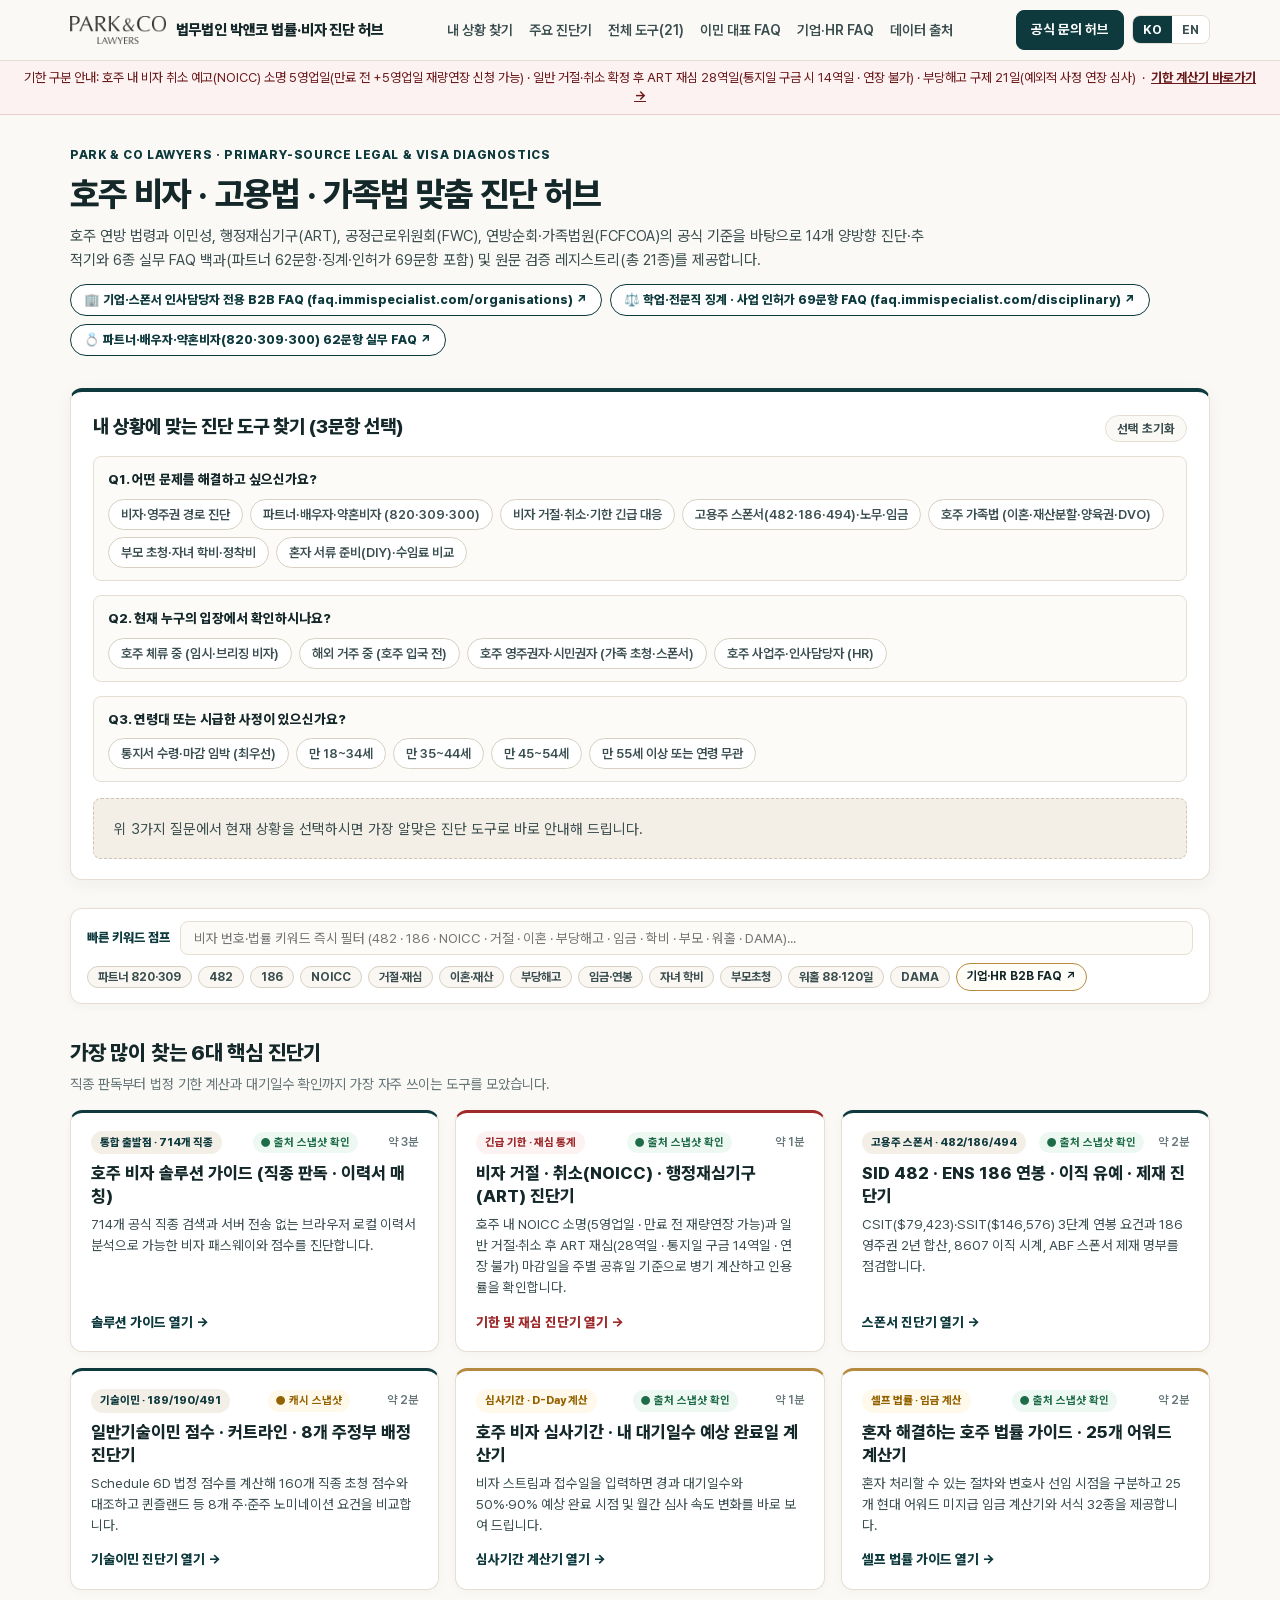
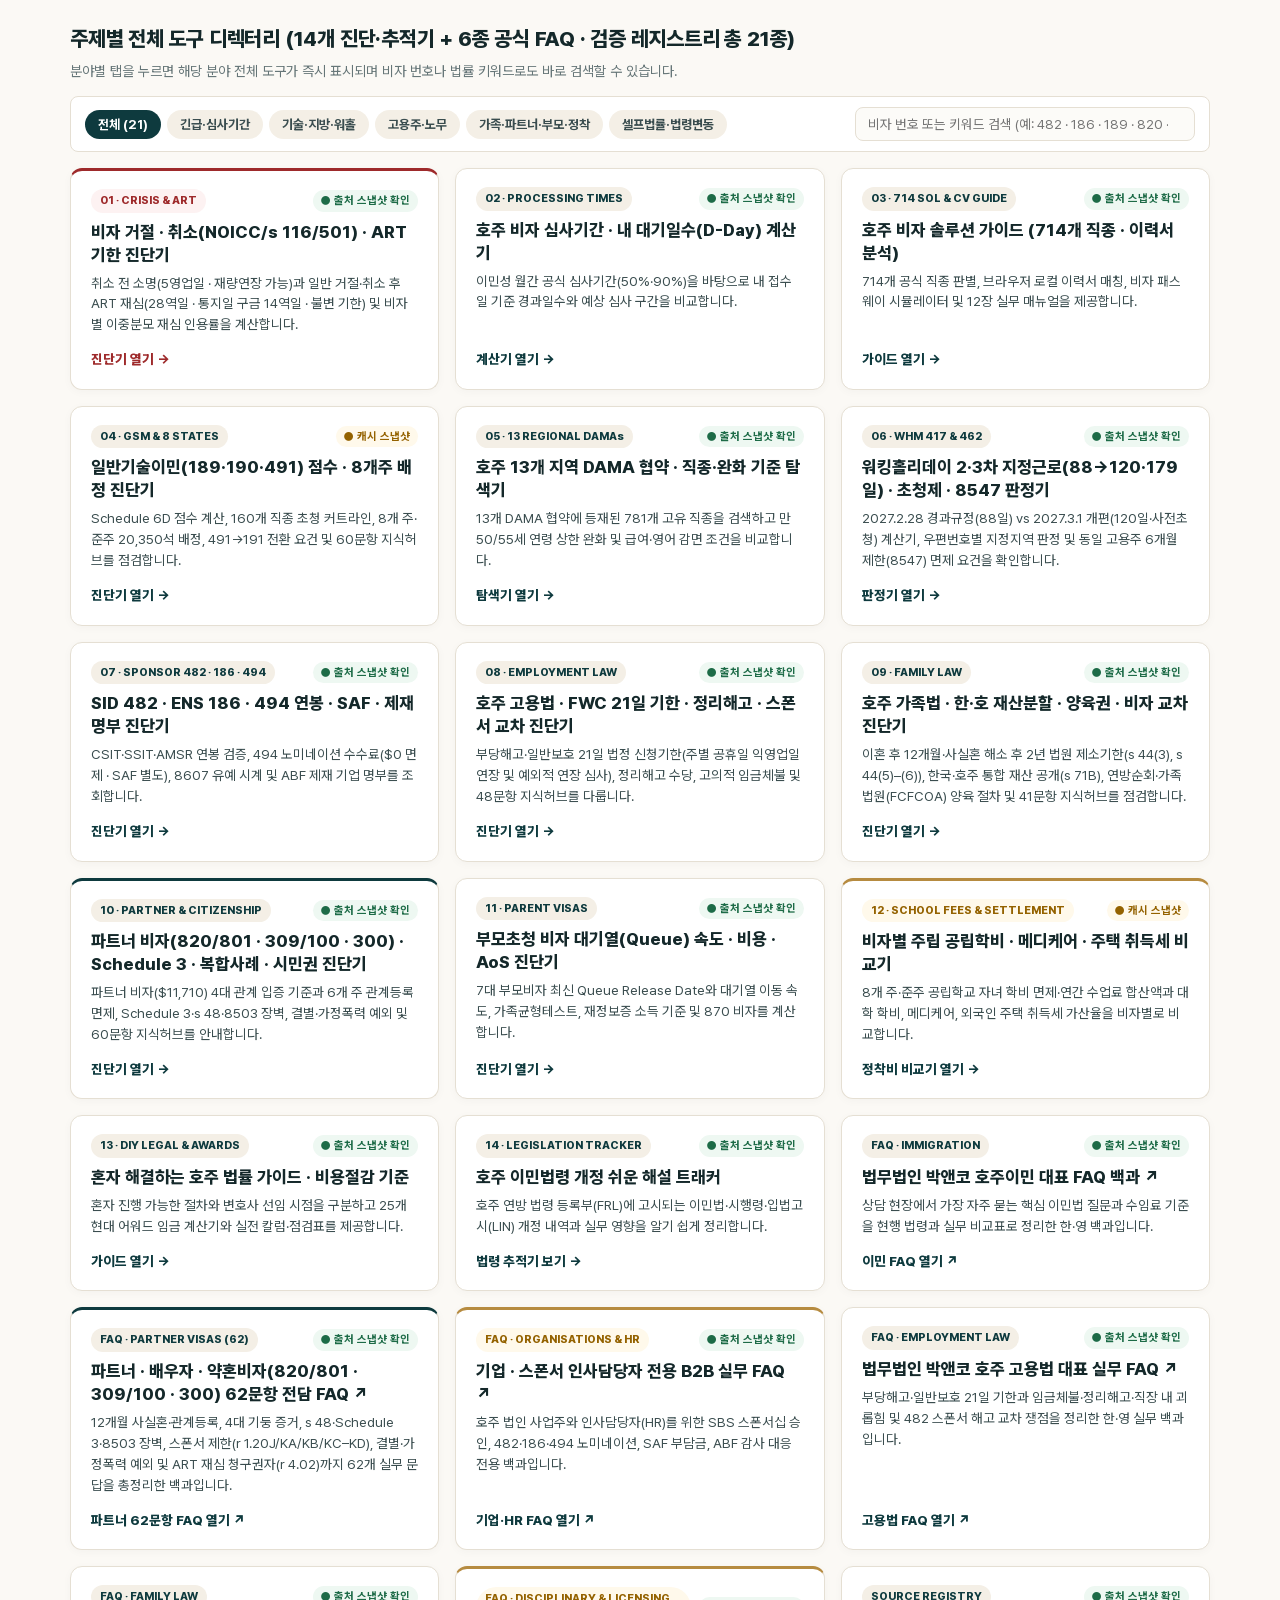
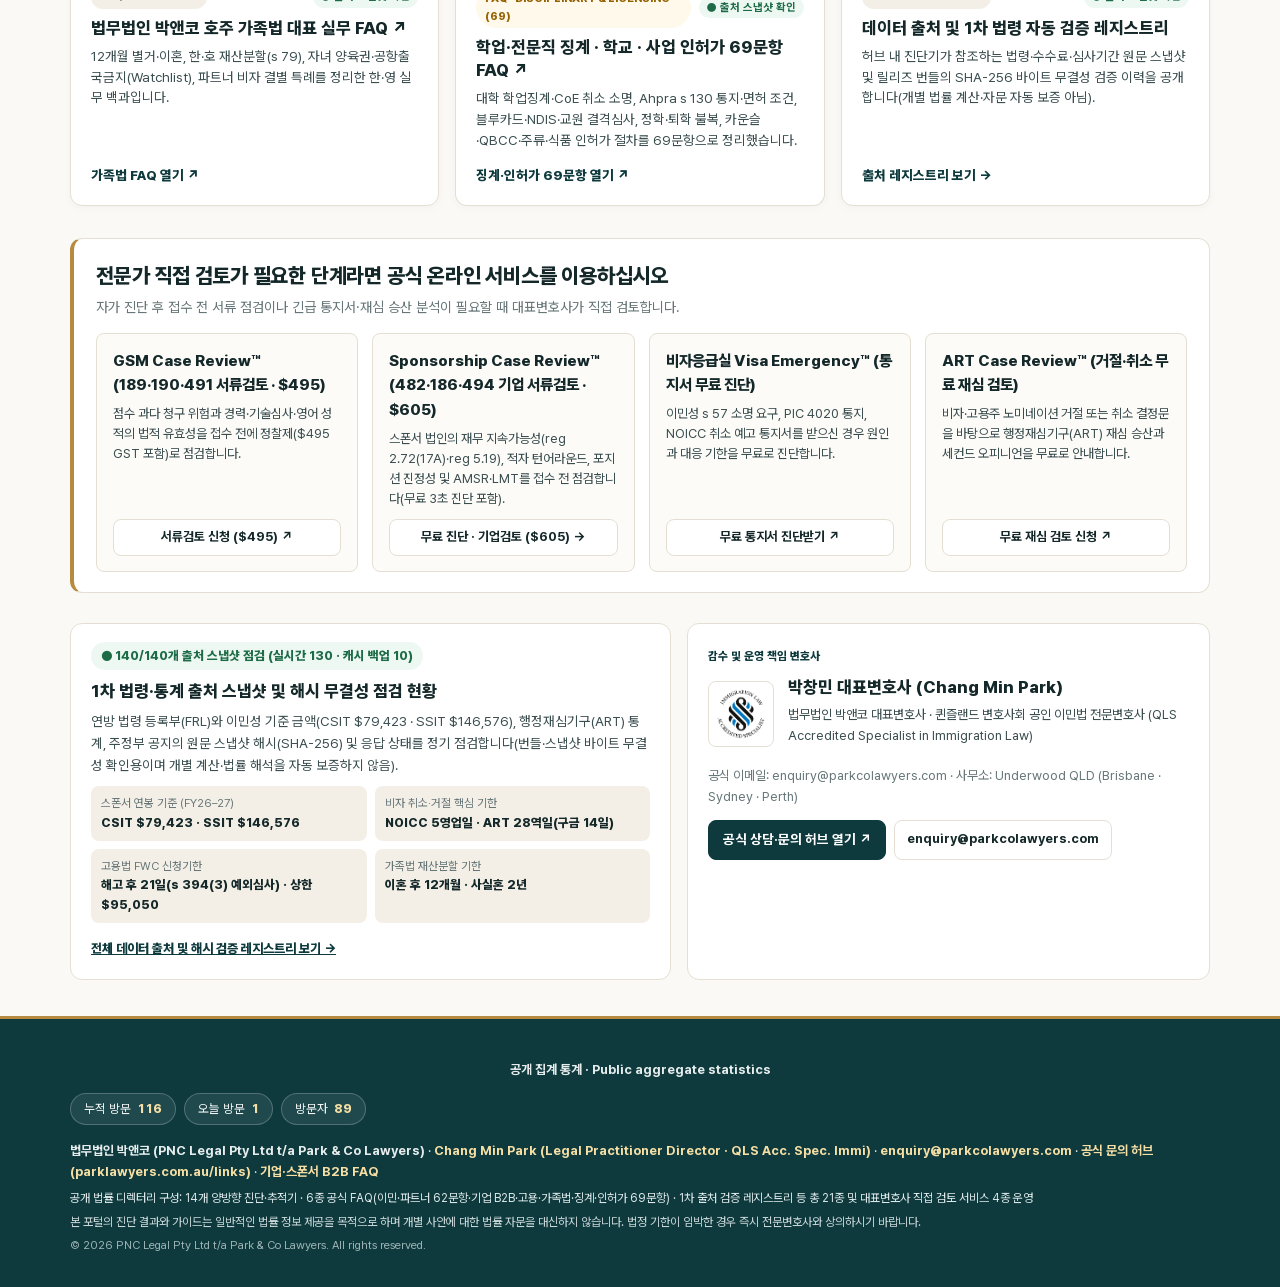
==== commit 61f3f723: "Update Hub WHM card & quick chip for 17 Nov 2026 WHM 88->120d & 2027 Ballot reform" ====
--- a/index.html
+++ b/index.html
@@ -143,7 +143,7 @@
         <button type="button" class="hub-quick-chip" data-ko="임금·연봉" data-en="Wages &amp; Salary" data-kw-ko="임금" data-kw-en="wages">임금·연봉</button>
         <button type="button" class="hub-quick-chip" data-ko="자녀 학비" data-en="School Fees" data-kw-ko="학비" data-kw-en="school fees">자녀 학비</button>
         <button type="button" class="hub-quick-chip" data-ko="부모초청" data-en="Parent Visa" data-kw-ko="부모" data-kw-en="parent">부모초청</button>
-        <button type="button" class="hub-quick-chip" data-ko="워홀 88일" data-en="WHM 88d" data-kw-ko="워홀" data-kw-en="whm">워홀 88일</button>
+        <button type="button" class="hub-quick-chip" data-ko="워홀 88·120일" data-en="WHM 88/120d" data-kw-ko="워홀" data-kw-en="whm">워홀 88·120일</button>
         <button type="button" class="hub-quick-chip" data-kw-ko="DAMA" data-kw-en="DAMA">DAMA</button>
         <a class="hub-quick-chip hub-quick-chip--b2b" href="https://faq.immispecialist.com/organisations?lang=ko" data-ko-href="https://faq.immispecialist.com/organisations?lang=ko" data-en-href="https://faq.immispecialist.com/organisations?lang=en" target="_blank" rel="noopener" data-ko="기업·HR B2B FAQ ↗" data-en="Employer B2B FAQ ↗">기업·HR B2B FAQ ↗</a>
       </div>
@@ -315,11 +315,11 @@
         </a>
 
         <!-- 6. WHM Navigator -->
-        <a class="hub-tool-card" href="./parkco-whm-navigator/?lang=ko" data-ko-href="./parkco-whm-navigator/?lang=ko" data-en-href="./parkco-whm-navigator/?lang=en" data-tool-id="whm" data-cat="skilled" data-keywords="워홀 워킹홀리데이 whm working holiday 417 462 88일 179일 8547 세컨비자 써드비자 우편번호 postcode">
+        <a class="hub-tool-card" href="./parkco-whm-navigator/?lang=ko" data-ko-href="./parkco-whm-navigator/?lang=ko" data-en-href="./parkco-whm-navigator/?lang=en" data-tool-id="whm" data-cat="skilled" data-keywords="워홀 워킹홀리데이 whm working holiday 417 462 88일 120일 179일 추첨제 초청제 ballot 8547 세컨비자 써드비자 우편번호 postcode">
           <div>
             <div class="hub-tool-card__meta"><span class="hub-badge">06 · WHM 417 &amp; 462</span><span class="hub-card-status" data-card-status hidden></span></div>
-            <h3 class="hub-tool-card__title" data-ko="워킹홀리데이 2·3차 지정근로(88/179일) · 8547 판정기" data-en="WHM Extension (88/179 Days) &amp; Condition 8547 Tool">워킹홀리데이 2·3차 지정근로(88/179일) · 8547 판정기</h3>
-            <p class="hub-tool-card__desc" data-ko="우편번호별 지정지역 해당 여부와 88일·179일 근무 일수를 계산하고 동일 고용주 6개월 제한(8547) 면제 요건을 확인합니다." data-en="Verify eligible postcodes, count 88/179 specified work days, and check Condition 8547 6-month exemptions.">우편번호별 지정지역 해당 여부와 88일·179일 근무 일수를 계산하고 동일 고용주 6개월 제한(8547) 면제 요건을 확인합니다.</p>
+            <h3 class="hub-tool-card__title" data-ko="워킹홀리데이 2·3차 지정근로(88→120·179일) · 초청제 · 8547 판정기" data-en="WHM Extension (88→120 / 179d, 2027 Ballot) &amp; Condition 8547 Tool">워킹홀리데이 2·3차 지정근로(88→120·179일) · 초청제 · 8547 판정기</h3>
+            <p class="hub-tool-card__desc" data-ko="2027.2.28 경과규정(88일) vs 2027.3.1 개편(120일·사전초청) 계산기, 우편번호별 지정지역 판정 및 동일 고용주 6개월 제한(8547) 면제 요건을 확인합니다." data-en="Compare the 28 Feb 2027 transitional cutoff (88d) vs 1 Mar 2027 reform (120d &amp; pre-application invitation), verify eligible postcodes, and check Condition 8547 exemptions.">2027.2.28 경과규정(88일) vs 2027.3.1 개편(120일·사전초청) 계산기, 우편번호별 지정지역 판정 및 동일 고용주 6개월 제한(8547) 면제 요건을 확인합니다.</p>
           </div>
           <span class="hub-tool-card__cta" data-ko="판정기 열기 →" data-en="Open Tool →">판정기 열기 →</span>
         </a>
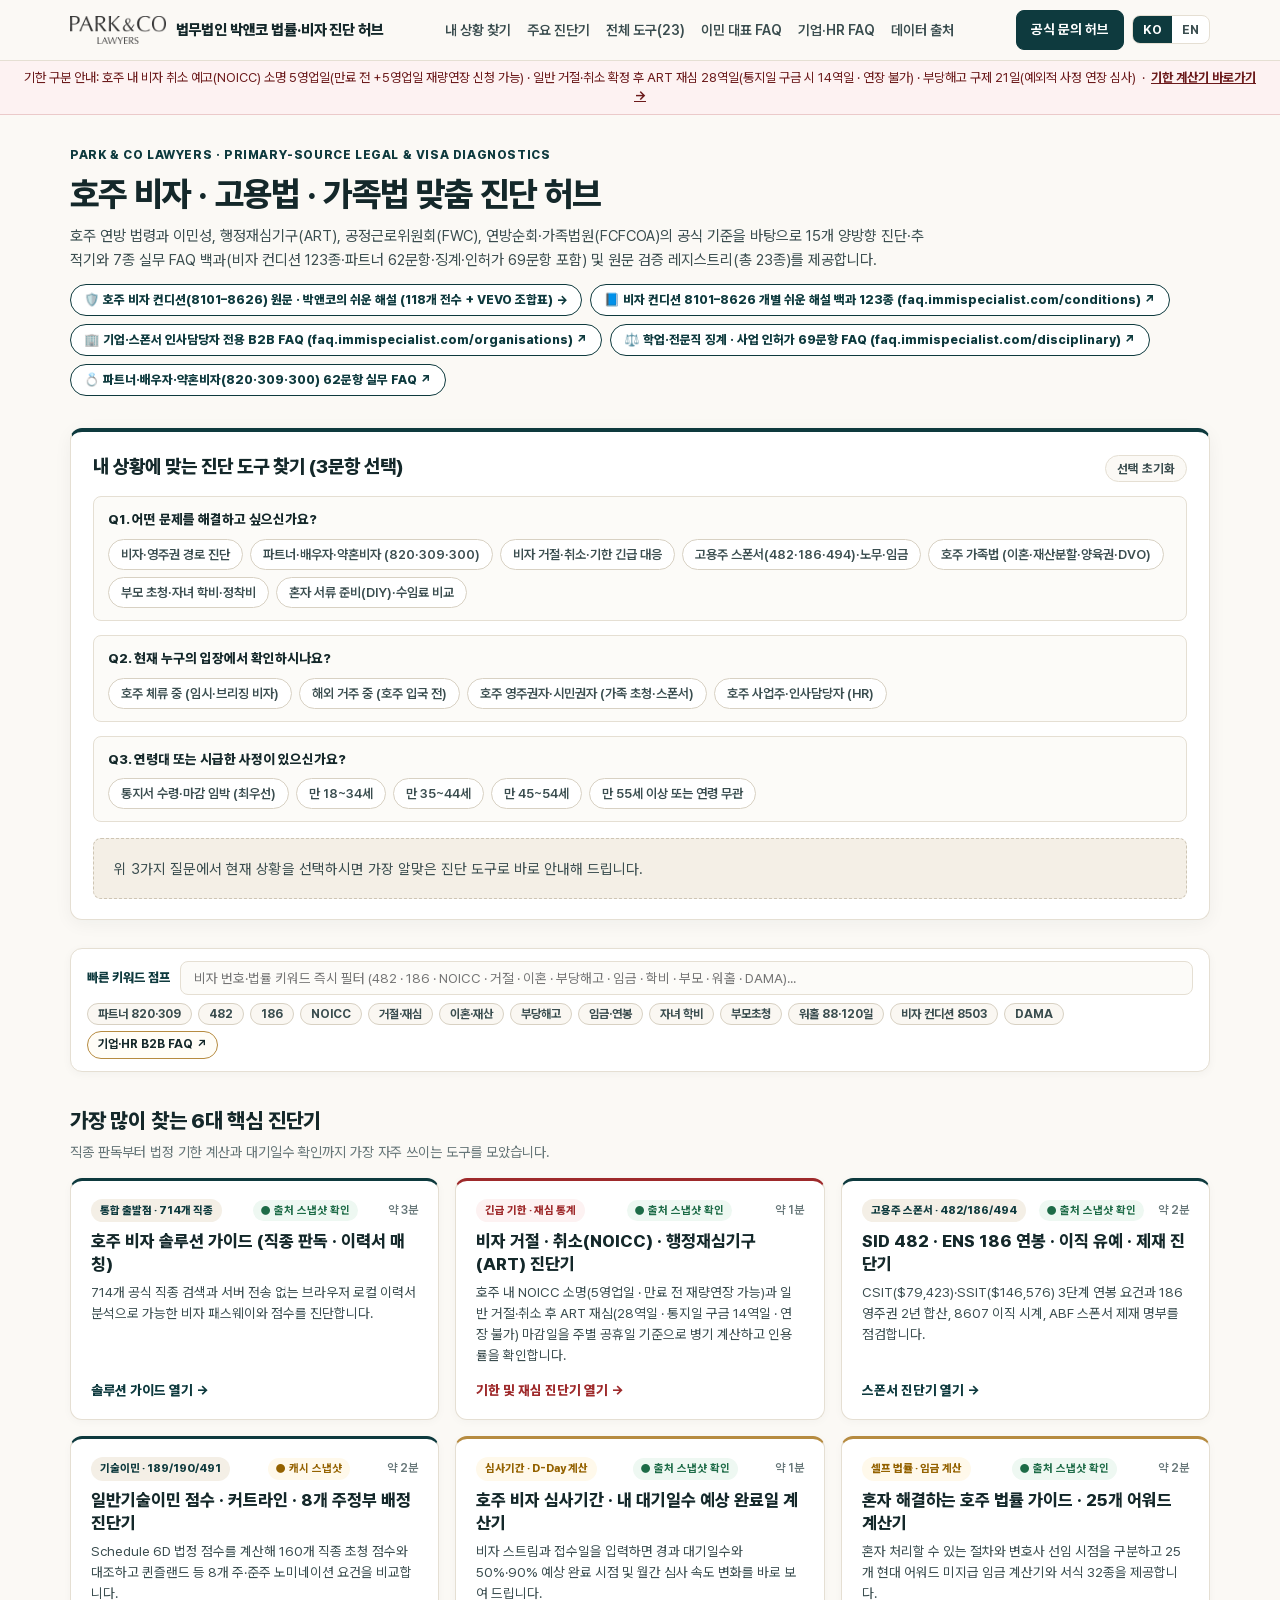
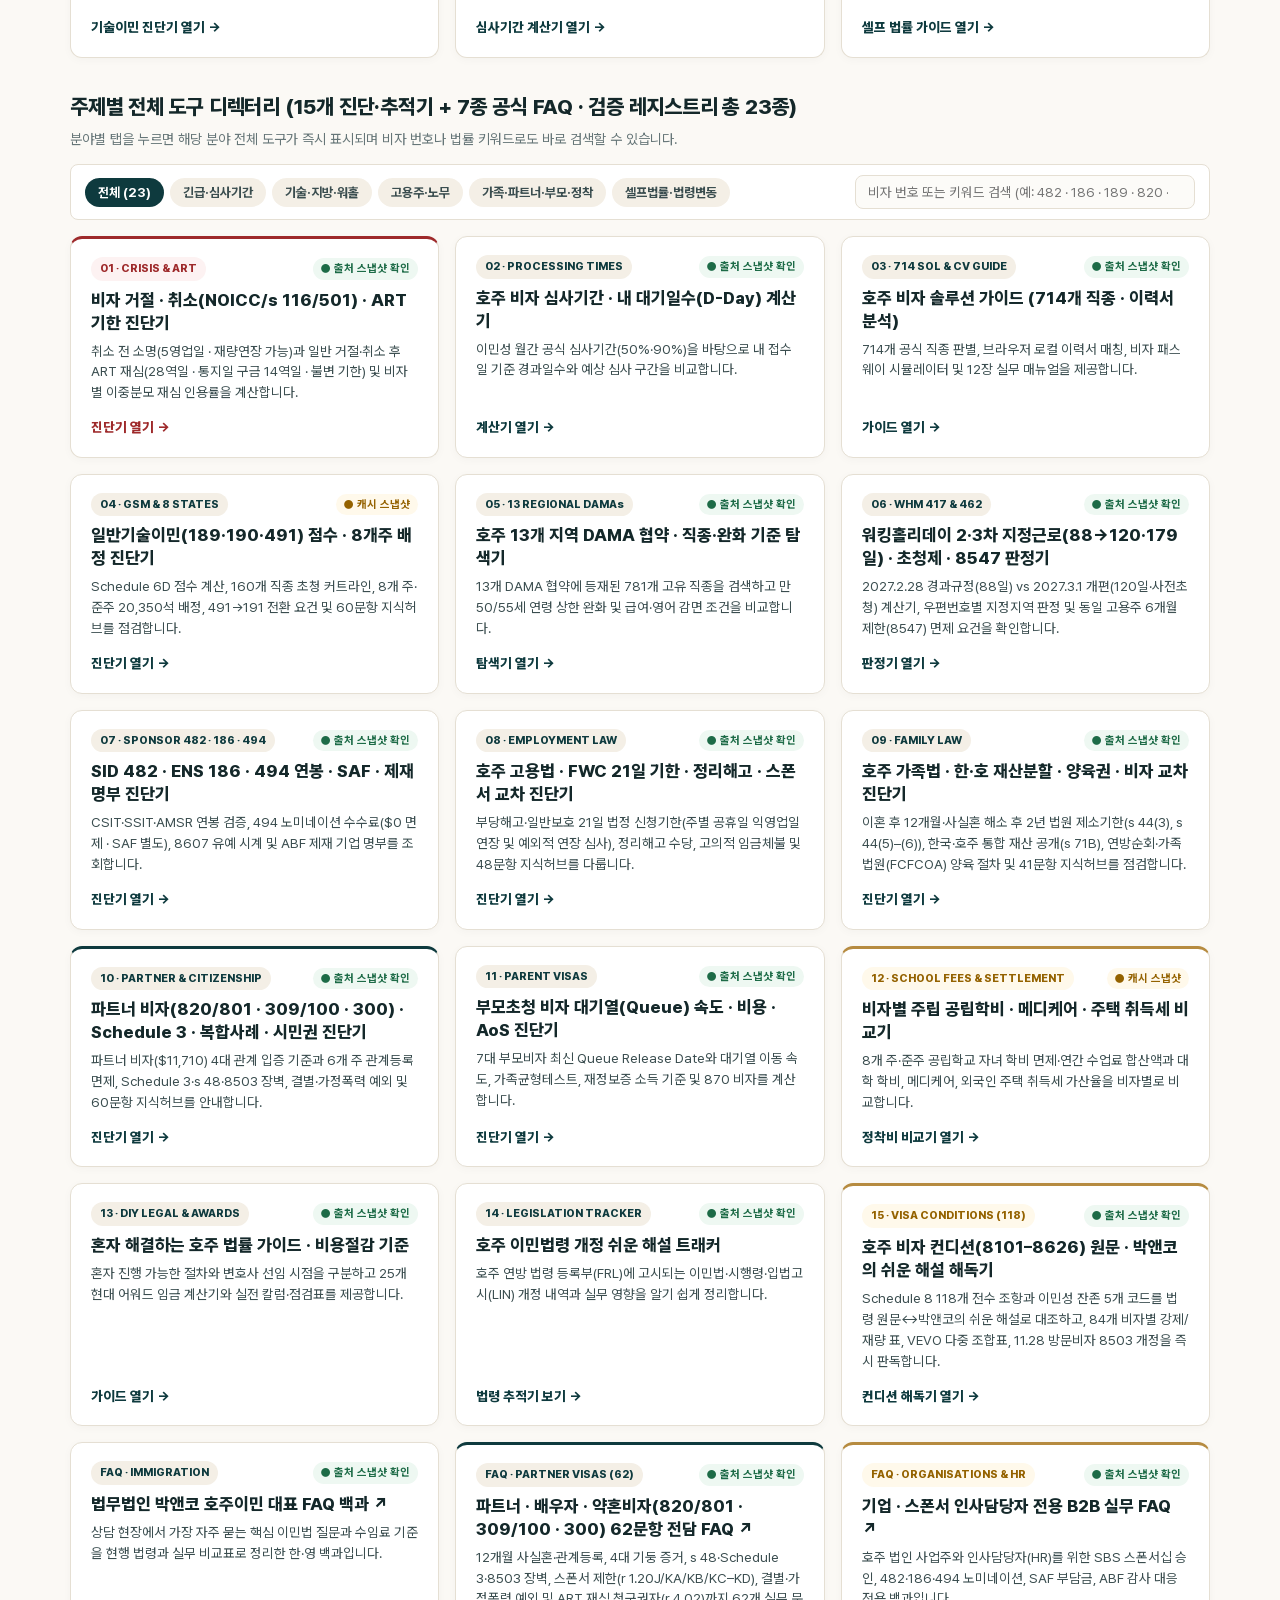
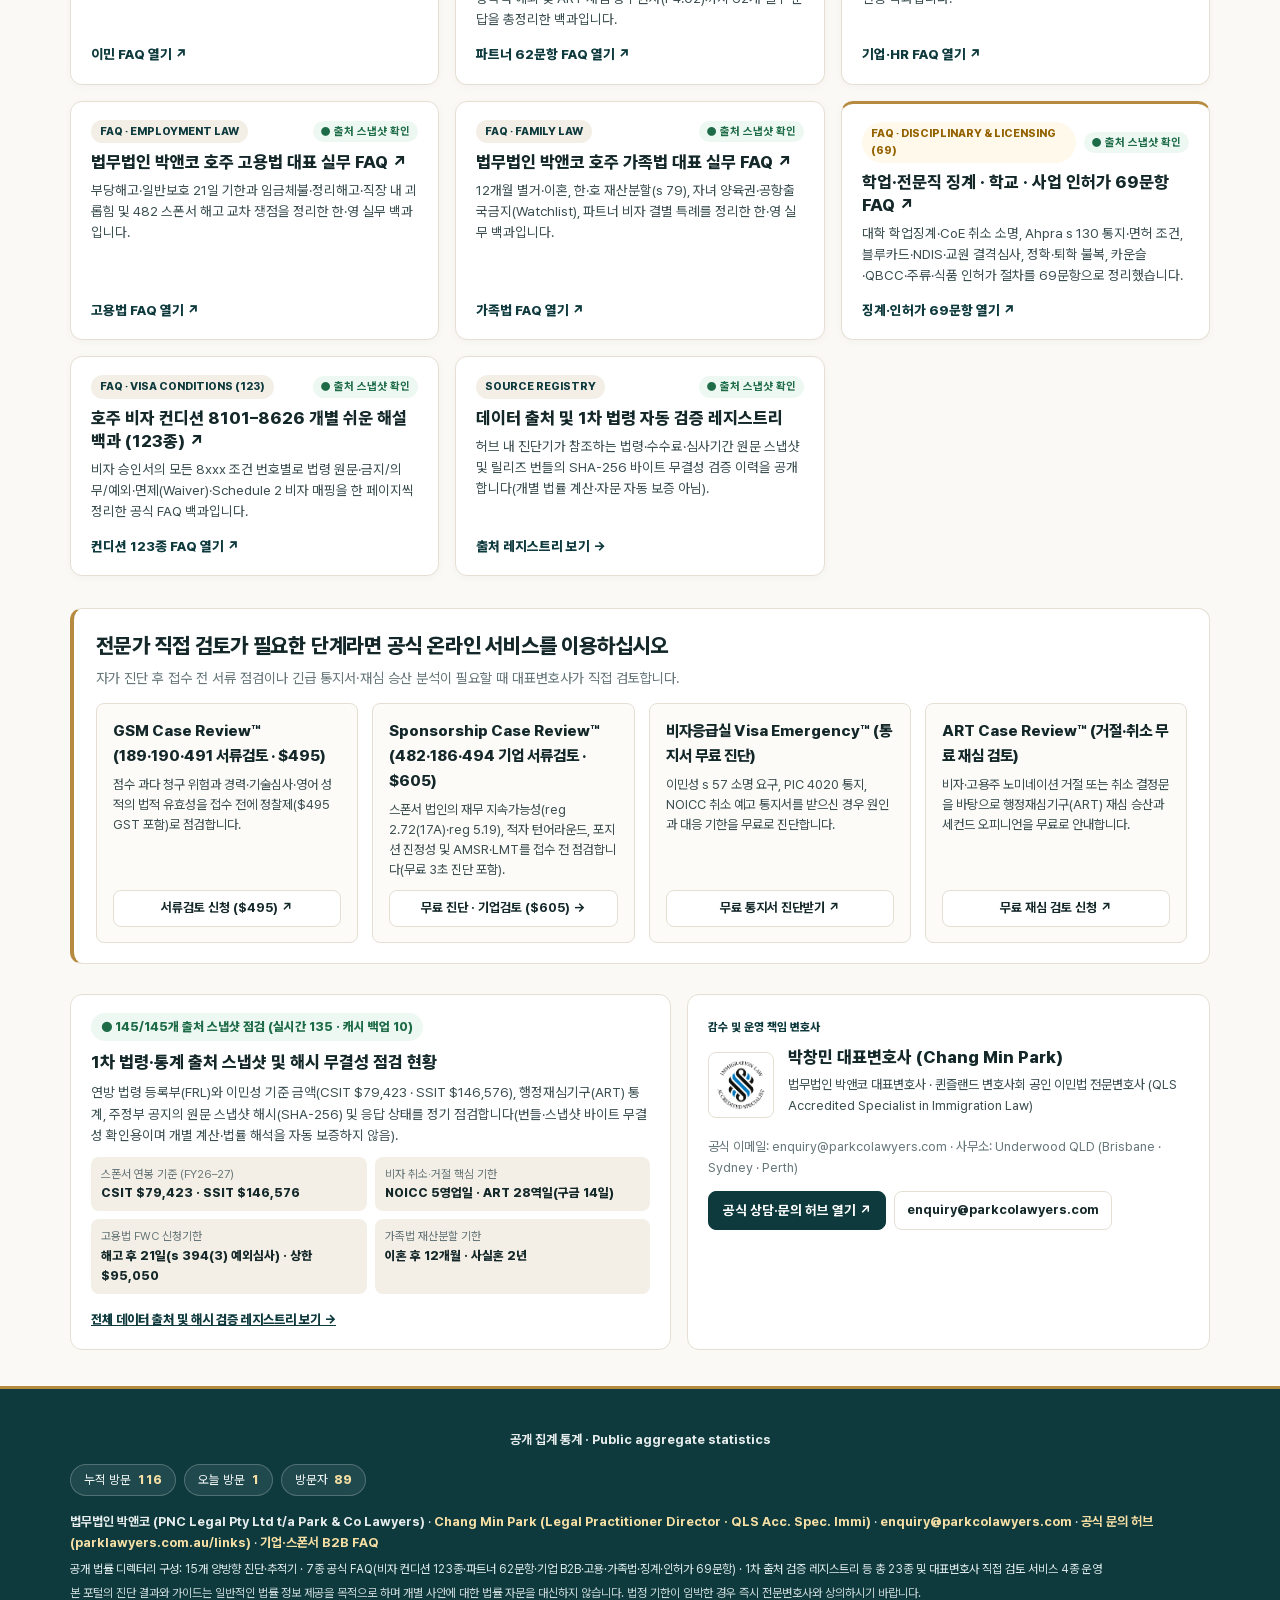
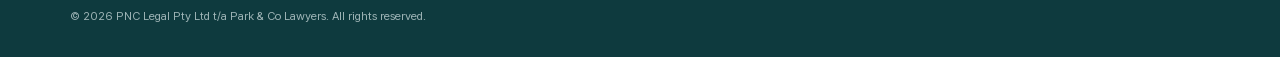
==== commit 47f9341a: "Update Hub Master Primary-Source Telemetry, Sitemap & 23-System Directory" ====
--- a/index.html
+++ b/index.html
@@ -4,7 +4,7 @@
   <meta charset="utf-8" />
   <meta name="viewport" content="width=device-width, initial-scale=1" />
   <title>법무법인 박앤코 법률·비자 진단 허브 | 호주 이민법 · 고용법 · 가족법</title>
-  <meta name="description" content="법무법인 박앤코(Park &amp; Co Lawyers)가 1차 법령과 공식 통계를 바탕으로 운영하는 호주 이민법·고용법·가족법·징계·인허가 통합 진단 허브입니다. 14개 양방향 진단·추적기와 6종 공식 실무 FAQ(이민·파트너 62문항·기업 B2B·고용·가족법·징계·인허가 69문항) 및 출처 검증 레지스트리 등 총 21종 공개 법률 시스템을 제공합니다." />
+  <meta name="description" content="법무법인 박앤코(Park &amp; Co Lawyers)가 1차 법령과 공식 통계를 바탕으로 운영하는 호주 이민법·고용법·가족법·징계·인허가 통합 진단 허브입니다. 15개 양방향 진단·추적기와 7종 공식 실무 FAQ(비자 컨디션 123종·파트너 62문항·기업 B2B·고용·가족법·징계·인허가 69문항) 및 출처 검증 레지스트리 등 총 23종 공개 법률 시스템을 제공합니다." />
   <meta name="robots" content="index, follow" />
   <meta name="google-site-verification" content="FGd820KRId8NTFnaIPTsjOieO8n4S3GH87bNU-3YnqI" />
   <link rel="canonical" href="https://changa9090.github.io/" />
@@ -15,7 +15,7 @@
   <link rel="alternate" hreflang="ko" href="https://changa9090.github.io/" />
   <link rel="alternate" hreflang="en" href="https://changa9090.github.io/?lang=en" />
   <link rel="alternate" hreflang="x-default" href="https://changa9090.github.io/" />
-  <script type="application/ld+json">{"@context": "https://schema.org", "@type": "LegalService", "name": "법무법인 박앤코 (Park & Co Lawyers)", "url": "https://changa9090.github.io/", "email": "enquiry@parkcolawyers.com", "description": "법무법인 박앤코(Park & Co Lawyers)가 1차 법령과 공식 통계를 바탕으로 운영하는 호주 이민법·고용법·가족법·징계·인허가 통합 진단 허브입니다. 14개 양방향 진단·추적기와 6종 공식 실무 FAQ(이민·파트너 62문항·기업 B2B·고용·가족법·징계·인허가 69문항) 및 출처 검증 레지스트리 등 총 21종 공개 법률 시스템을 제공합니다.", "areaServed": "AU", "founder": {"@type": "Person", "name": "Chang Min Park (박창민)", "jobTitle": "Legal Practitioner Director · QLS Accredited Specialist in Immigration Law"}}</script>
+  <script type="application/ld+json">{"@context": "https://schema.org", "@type": "LegalService", "name": "법무법인 박앤코 (Park & Co Lawyers)", "url": "https://changa9090.github.io/", "email": "enquiry@parkcolawyers.com", "description": "법무법인 박앤코(Park & Co Lawyers)가 1차 법령과 공식 통계를 바탕으로 운영하는 호주 이민법·고용법·가족법·징계·인허가 통합 진단 허브입니다. 15개 양방향 진단·추적기와 7종 공식 실무 FAQ(비자 컨디션 123종·파트너 62문항·기업 B2B·고용·가족법·징계·인허가 69문항) 및 출처 검증 레지스트리 등 총 23종 공개 법률 시스템을 제공합니다.", "areaServed": "AU", "founder": {"@type": "Person", "name": "Chang Min Park (박창민)", "jobTitle": "Legal Practitioner Director · QLS Accredited Specialist in Immigration Law"}}</script>
   <script defer src="/assets/parkco-analytics-v1.js"></script>
 </head>
 <body data-ui-lang="ko">
@@ -31,7 +31,7 @@
       <nav class="pk-unified-nav" aria-label="Primary Navigation">
         <a href="#router" data-i18n="navRouter">내 상황 찾기</a>
         <a href="#popular" data-i18n="navPopular">주요 진단기</a>
-        <a href="#directory" data-i18n="navDir">전체 도구(21)</a>
+        <a href="#directory" data-i18n="navDir">전체 도구(23)</a>
         <a href="https://faq.immispecialist.com/?lang=ko" data-ko-href="https://faq.immispecialist.com/?lang=ko" data-en-href="https://faq.immispecialist.com/?lang=en" target="_blank" rel="noopener" data-i18n="navFaq">이민 대표 FAQ</a>
         <a href="https://faq.immispecialist.com/organisations?lang=ko" data-ko-href="https://faq.immispecialist.com/organisations?lang=ko" data-en-href="https://faq.immispecialist.com/organisations?lang=en" target="_blank" rel="noopener" data-i18n="navOrgFaq">기업·HR FAQ</a>
         <a href="./intelligence/" data-ko-href="./intelligence/" data-en-href="./intelligence/?lang=en" data-i18n="navIntel">데이터 출처</a>
@@ -59,8 +59,10 @@
     <section class="hub-hero">
       <div class="hub-hero__eyebrow" data-i18n="heroEyebrow">PARK &amp; CO LAWYERS · PRIMARY-SOURCE LEGAL &amp; VISA DIAGNOSTICS</div>
       <h1 class="hub-hero__title" data-i18n="heroTitle">호주 비자 · 고용법 · 가족법 맞춤 진단 허브</h1>
-      <p class="hub-hero__sub" data-i18n="heroSub">호주 연방 법령과 이민성, 행정재심기구(ART), 공정근로위원회(FWC), 연방순회·가족법원(FCFCOA)의 공식 기준을 바탕으로 14개 양방향 진단·추적기와 6종 실무 FAQ 백과(파트너 62문항·징계·인허가 69문항 포함) 및 원문 검증 레지스트리(총 21종)를 제공합니다.</p>
+      <p class="hub-hero__sub" data-i18n="heroSub">호주 연방 법령과 이민성, 행정재심기구(ART), 공정근로위원회(FWC), 연방순회·가족법원(FCFCOA)의 공식 기준을 바탕으로 15개 양방향 진단·추적기와 7종 실무 FAQ 백과(비자 컨디션 123종·파트너 62문항·징계·인허가 69문항 포함) 및 원문 검증 레지스트리(총 23종)를 제공합니다.</p>
       <div class="hub-hero__portal-row">
+        <a class="hub-b2b-pill" href="./parkco-visa-conditions-explorer/?lang=ko" data-ko-href="./parkco-visa-conditions-explorer/?lang=ko" data-en-href="./parkco-visa-conditions-explorer/?lang=en" data-ko="🛡️ 호주 비자 컨디션(8101–8626) 원문 · 박앤코의 쉬운 해설 (118개 전수 + VEVO 조합표) →" data-en="🛡️ Australian Visa Conditions (8101–8626) Explorer (118 Clauses &amp; VEVO Matrix) →">🛡️ 호주 비자 컨디션(8101–8626) 원문 · 박앤코의 쉬운 해설 (118개 전수 + VEVO 조합표) →</a>
+        <a class="hub-b2b-pill" href="https://faq.immispecialist.com/conditions?lang=ko" data-ko-href="https://faq.immispecialist.com/conditions?lang=ko" data-en-href="https://faq.immispecialist.com/conditions?lang=en" target="_blank" rel="noopener" data-ko="📘 비자 컨디션 8101–8626 개별 쉬운 해설 백과 123종 (faq.immispecialist.com/conditions) ↗" data-en="📘 Visa Conditions (8101–8626) 123 Code FAQ Encyclopedia (faq.immispecialist.com/conditions) ↗">📘 비자 컨디션 8101–8626 개별 쉬운 해설 백과 123종 (faq.immispecialist.com/conditions) ↗</a>
         <a class="hub-b2b-pill" href="https://faq.immispecialist.com/organisations?lang=ko" data-ko-href="https://faq.immispecialist.com/organisations?lang=ko" data-en-href="https://faq.immispecialist.com/organisations?lang=en" target="_blank" rel="noopener" data-ko="🏢 기업·스폰서 인사담당자 전용 B2B FAQ (faq.immispecialist.com/organisations) ↗" data-en="🏢 Employer &amp; Sponsor HR B2B FAQ (faq.immispecialist.com/organisations) ↗">🏢 기업·스폰서 인사담당자 전용 B2B FAQ (faq.immispecialist.com/organisations) ↗</a>
         <a class="hub-b2b-pill" href="https://faq.immispecialist.com/disciplinary?lang=ko" data-ko-href="https://faq.immispecialist.com/disciplinary?lang=ko" data-en-href="https://faq.immispecialist.com/disciplinary?lang=en" target="_blank" rel="noopener" data-ko="⚖️ 학업·전문직 징계 · 사업 인허가 69문항 FAQ (faq.immispecialist.com/disciplinary) ↗" data-en="⚖️ Disciplinary, Registration &amp; Licensing 69-Item FAQ (faq.immispecialist.com/disciplinary) ↗">⚖️ 학업·전문직 징계 · 사업 인허가 69문항 FAQ (faq.immispecialist.com/disciplinary) ↗</a>
         <a class="hub-b2b-pill" href="https://faq.immispecialist.com/category/partner-spouse-visas?lang=ko" data-ko-href="https://faq.immispecialist.com/category/partner-spouse-visas?lang=ko" data-en-href="https://faq.immispecialist.com/category/partner-spouse-visas?lang=en" target="_blank" rel="noopener" data-ko="💍 파트너·배우자·약혼비자(820·309·300) 62문항 실무 FAQ ↗" data-en="💍 Partner, Spouse &amp; Fiancé Visa (820/309/300) 62-Item FAQ ↗">💍 파트너·배우자·약혼비자(820·309·300) 62문항 실무 FAQ ↗</a>
@@ -144,6 +146,7 @@
         <button type="button" class="hub-quick-chip" data-ko="자녀 학비" data-en="School Fees" data-kw-ko="학비" data-kw-en="school fees">자녀 학비</button>
         <button type="button" class="hub-quick-chip" data-ko="부모초청" data-en="Parent Visa" data-kw-ko="부모" data-kw-en="parent">부모초청</button>
         <button type="button" class="hub-quick-chip" data-ko="워홀 88·120일" data-en="WHM 88/120d" data-kw-ko="워홀" data-kw-en="whm">워홀 88·120일</button>
+        <button type="button" class="hub-quick-chip" data-ko="비자 컨디션 8503" data-en="Conditions 8503" data-kw-ko="8503" data-kw-en="8503">비자 컨디션 8503</button>
         <button type="button" class="hub-quick-chip" data-kw-ko="DAMA" data-kw-en="DAMA">DAMA</button>
         <a class="hub-quick-chip hub-quick-chip--b2b" href="https://faq.immispecialist.com/organisations?lang=ko" data-ko-href="https://faq.immispecialist.com/organisations?lang=ko" data-en-href="https://faq.immispecialist.com/organisations?lang=en" target="_blank" rel="noopener" data-ko="기업·HR B2B FAQ ↗" data-en="Employer B2B FAQ ↗">기업·HR B2B FAQ ↗</a>
       </div>
@@ -239,18 +242,18 @@
       </div>
     </section>
 
-    <!-- Complete Categorized Directory (14 Diagnostic & Tracker Tools + 6 Official FAQs + 1 Source Registry = 21 Cards) -->
+    <!-- Complete Categorized Directory (15 Diagnostic & Tracker Tools + 7 Official FAQs + 1 Source Registry = 23 Cards) -->
     <section class="hub-section" id="directory" aria-labelledby="directory-heading">
       <div class="hub-section__head">
         <div>
-          <h2 class="hub-section__title" id="directory-heading" data-i18n="dirTitle">주제별 전체 도구 디렉터리 (14개 진단·추적기 + 6종 공식 FAQ · 검증 레지스트리 총 21종)</h2>
+          <h2 class="hub-section__title" id="directory-heading" data-i18n="dirTitle">주제별 전체 도구 디렉터리 (15개 진단·추적기 + 7종 공식 FAQ · 검증 레지스트리 총 23종)</h2>
           <p class="hub-section__sub" data-i18n="dirSub">분야별 탭을 누르면 해당 분야 전체 도구가 즉시 표시되며 비자 번호나 법률 키워드로도 바로 검색할 수 있습니다.</p>
         </div>
       </div>
 
       <div class="hub-dir-bar">
         <div class="hub-cat-tabs" role="tablist" aria-label="Tool Categories">
-          <button type="button" class="hub-cat-btn active" data-cat="all" data-i18n="cat_all">전체 (21)</button>
+          <button type="button" class="hub-cat-btn active" data-cat="all" data-i18n="cat_all">전체 (23)</button>
           <button type="button" class="hub-cat-btn" data-cat="crisis" data-i18n="cat_crisis">긴급·심사기간</button>
           <button type="button" class="hub-cat-btn" data-cat="skilled" data-i18n="cat_skilled">기술·지방·워홀</button>
           <button type="button" class="hub-cat-btn" data-cat="employer" data-i18n="cat_employer">고용주·노무</button>
@@ -404,6 +407,16 @@
           <span class="hub-tool-card__cta" data-ko="법령 추적기 보기 →" data-en="Open Tracker →">법령 추적기 보기 →</span>
         </a>
 
+        <!-- 15. Australian Visa Conditions Explorer (8101-8626) -->
+        <a class="hub-tool-card hub-tool-card--accent" href="./parkco-visa-conditions-explorer/?lang=ko" data-ko-href="./parkco-visa-conditions-explorer/?lang=ko" data-en-href="./parkco-visa-conditions-explorer/?lang=en" data-tool-id="parkco-visa-conditions-explorer" data-cat="crisis selfhelp" data-keywords="비자 컨디션 조건 8101 8104 8105 8202 8208 8501 8503 8533 8534 8535 8547 8579 8607 8608 8620 8621 vevo 쉬운 해설 강제 재량 schedule 8 600 601 651 conditions">
+          <div>
+            <div class="hub-tool-card__meta"><span class="hub-badge hub-badge--gold">15 · VISA CONDITIONS (118)</span><span class="hub-card-status" data-card-status hidden></span></div>
+            <h3 class="hub-tool-card__title" data-ko="호주 비자 컨디션(8101–8626) 원문 · 박앤코의 쉬운 해설 해독기" data-en="Australian Visa Conditions (8101–8626) Statutory &amp; Plain Explorer">호주 비자 컨디션(8101–8626) 원문 · 박앤코의 쉬운 해설 해독기</h3>
+            <p class="hub-tool-card__desc" data-ko="Schedule 8 118개 전수 조항과 이민성 잔존 5개 코드를 법령 원문↔박앤코의 쉬운 해설로 대조하고, 84개 비자별 강제/재량 표, VEVO 다중 조합표, 11.28 방문비자 8503 개정을 즉시 판독합니다." data-en="Compare all 118 in-force Schedule 8 clauses side-by-side with plain explanations, inspect 84-visa mandatory vs discretionary matrices, synthesize VEVO condition sets, and audit DHA web drift.">Schedule 8 118개 전수 조항과 이민성 잔존 5개 코드를 법령 원문↔박앤코의 쉬운 해설로 대조하고, 84개 비자별 강제/재량 표, VEVO 다중 조합표, 11.28 방문비자 8503 개정을 즉시 판독합니다.</p>
+          </div>
+          <span class="hub-tool-card__cta" data-ko="컨디션 해독기 열기 →" data-en="Open Conditions Explorer →">컨디션 해독기 열기 →</span>
+        </a>
+
         <!-- 15. Official Immigration FAQ Encyclopedia -->
         <a class="hub-tool-card" href="https://faq.immispecialist.com/?lang=ko" data-ko-href="https://faq.immispecialist.com/?lang=ko" data-en-href="https://faq.immispecialist.com/?lang=en" target="_blank" rel="noopener" data-tool-id="faq-immigration" data-cat="selfhelp" data-keywords="faq 자주 묻는 질문 백과 수임료 파트너 기술이민 스폰서 학생 워홀 부모 거절 재심 482 186 noicc dama partner">
           <div>
@@ -462,6 +475,16 @@
             <p class="hub-tool-card__desc" data-ko="대학 학업징계·CoE 취소 소명, Ahpra s 130 통지·면허 조건, 블루카드·NDIS·교원 결격심사, 정학·퇴학 불복, 카운슬·QBCC·주류·식품 인허가 절차를 69문항으로 정리했습니다." data-en="69 primary-source Q&amp;As across university academic misconduct &amp; CoE appeals, Ahpra s 130 notifications, Blue Card/NDIS screening, school exclusions, council notices, and QBCC/liquor/food licensing.">대학 학업징계·CoE 취소 소명, Ahpra s 130 통지·면허 조건, 블루카드·NDIS·교원 결격심사, 정학·퇴학 불복, 카운슬·QBCC·주류·식품 인허가 절차를 69문항으로 정리했습니다.</p>
           </div>
           <span class="hub-tool-card__cta" data-ko="징계·인허가 69문항 열기 ↗" data-en="Open Disciplinary 69-FAQ ↗">징계·인허가 69문항 열기 ↗</span>
+        </a>
+
+        <!-- 15F. Official Visa Conditions 123-Page FAQ Archive -->
+        <a class="hub-tool-card" href="https://faq.immispecialist.com/conditions?lang=ko" data-ko-href="https://faq.immispecialist.com/conditions?lang=ko" data-en-href="https://faq.immispecialist.com/conditions?lang=en" target="_blank" rel="noopener" data-tool-id="faq-conditions" data-cat="crisis selfhelp" data-keywords="비자 컨디션 8101 8104 8105 8202 8501 8503 8533 8534 8547 8579 8607 8608 8620 8621 conditions schedule 8 쉬운 해설 faq 123">
+          <div>
+            <div class="hub-tool-card__meta"><span class="hub-badge">FAQ · VISA CONDITIONS (123)</span><span class="hub-card-status" data-card-status hidden></span></div>
+            <h3 class="hub-tool-card__title" data-ko="호주 비자 컨디션 8101–8626 개별 쉬운 해설 백과 (123종) ↗" data-en="Visa Conditions (8101–8626) Dedicated FAQ Guides (123 Pages) ↗">호주 비자 컨디션 8101–8626 개별 쉬운 해설 백과 (123종) ↗</h3>
+            <p class="hub-tool-card__desc" data-ko="비자 승인서의 모든 8xxx 조건 번호별로 법령 원문·금지/의무/예외·면제(Waiver)·Schedule 2 비자 매핑을 한 페이지씩 정리한 공식 FAQ 백과입니다." data-en="Dedicated SEO bilingual FAQ pages for every 8xxx Schedule 8 &amp; legacy visa condition code with prohibitions, duties, exceptions, and waivers.">비자 승인서의 모든 8xxx 조건 번호별로 법령 원문·금지/의무/예외·면제(Waiver)·Schedule 2 비자 매핑을 한 페이지씩 정리한 공식 FAQ 백과입니다.</p>
+          </div>
+          <span class="hub-tool-card__cta" data-ko="컨디션 123종 FAQ 열기 ↗" data-en="Open 123 Conditions FAQ ↗">컨디션 123종 FAQ 열기 ↗</span>
         </a>
 
         <!-- 16. Primary-Source Verification Registry -->
@@ -566,7 +589,7 @@
         <a href="https://parklawyers.com.au/links/?lang=ko" data-ko-href="https://parklawyers.com.au/links/?lang=ko" data-en-href="https://parklawyers.com.au/links/?lang=en" target="_blank" rel="noopener" data-ko="공식 문의 허브 (parklawyers.com.au/links)" data-en="Official Inquiry Hub (parklawyers.com.au/links)">공식 문의 허브 (parklawyers.com.au/links)</a> ·
         <a href="https://faq.immispecialist.com/organisations?lang=ko" data-ko-href="https://faq.immispecialist.com/organisations?lang=ko" data-en-href="https://faq.immispecialist.com/organisations?lang=en" target="_blank" rel="noopener" data-ko="기업·스폰서 B2B FAQ" data-en="Employer B2B FAQ">기업·스폰서 B2B FAQ</a>
       </div>
-      <div style="margin-bottom:5px;font-size:12px;color:#DCE8E9;" data-i18n="footerInventory">공개 법률 디렉터리 구성: 14개 양방향 진단·추적기 · 6종 공식 FAQ(이민·파트너 62문항·기업 B2B·고용·가족법·징계·인허가 69문항) · 1차 출처 검증 레지스트리 등 총 21종 및 대표변호사 직접 검토 서비스 4종 운영</div>
+      <div style="margin-bottom:5px;font-size:12px;color:#DCE8E9;" data-i18n="footerInventory">공개 법률 디렉터리 구성: 15개 양방향 진단·추적기 · 7종 공식 FAQ(비자 컨디션 123종·파트너 62문항·기업 B2B·고용·가족법·징계·인허가 69문항) · 1차 출처 검증 레지스트리 등 총 23종 및 대표변호사 직접 검토 서비스 4종 운영</div>
       <div style="font-size:12px;color:#C8D6D7;" data-i18n="footerDisclaimer">본 포털의 진단 결과와 가이드는 일반적인 법률 정보 제공을 목적으로 하며 개별 사안에 대한 법률 자문을 대신하지 않습니다. 법정 기한이 임박한 경우 즉시 전문변호사와 상의하시기 바랍니다.</div>
       <div style="margin-top:4px;font-size:11.5px;color:#9EB4B6;">&copy; 2026 PNC Legal Pty Ltd t/a Park &amp; Co Lawyers. All rights reserved.</div>
     </div>
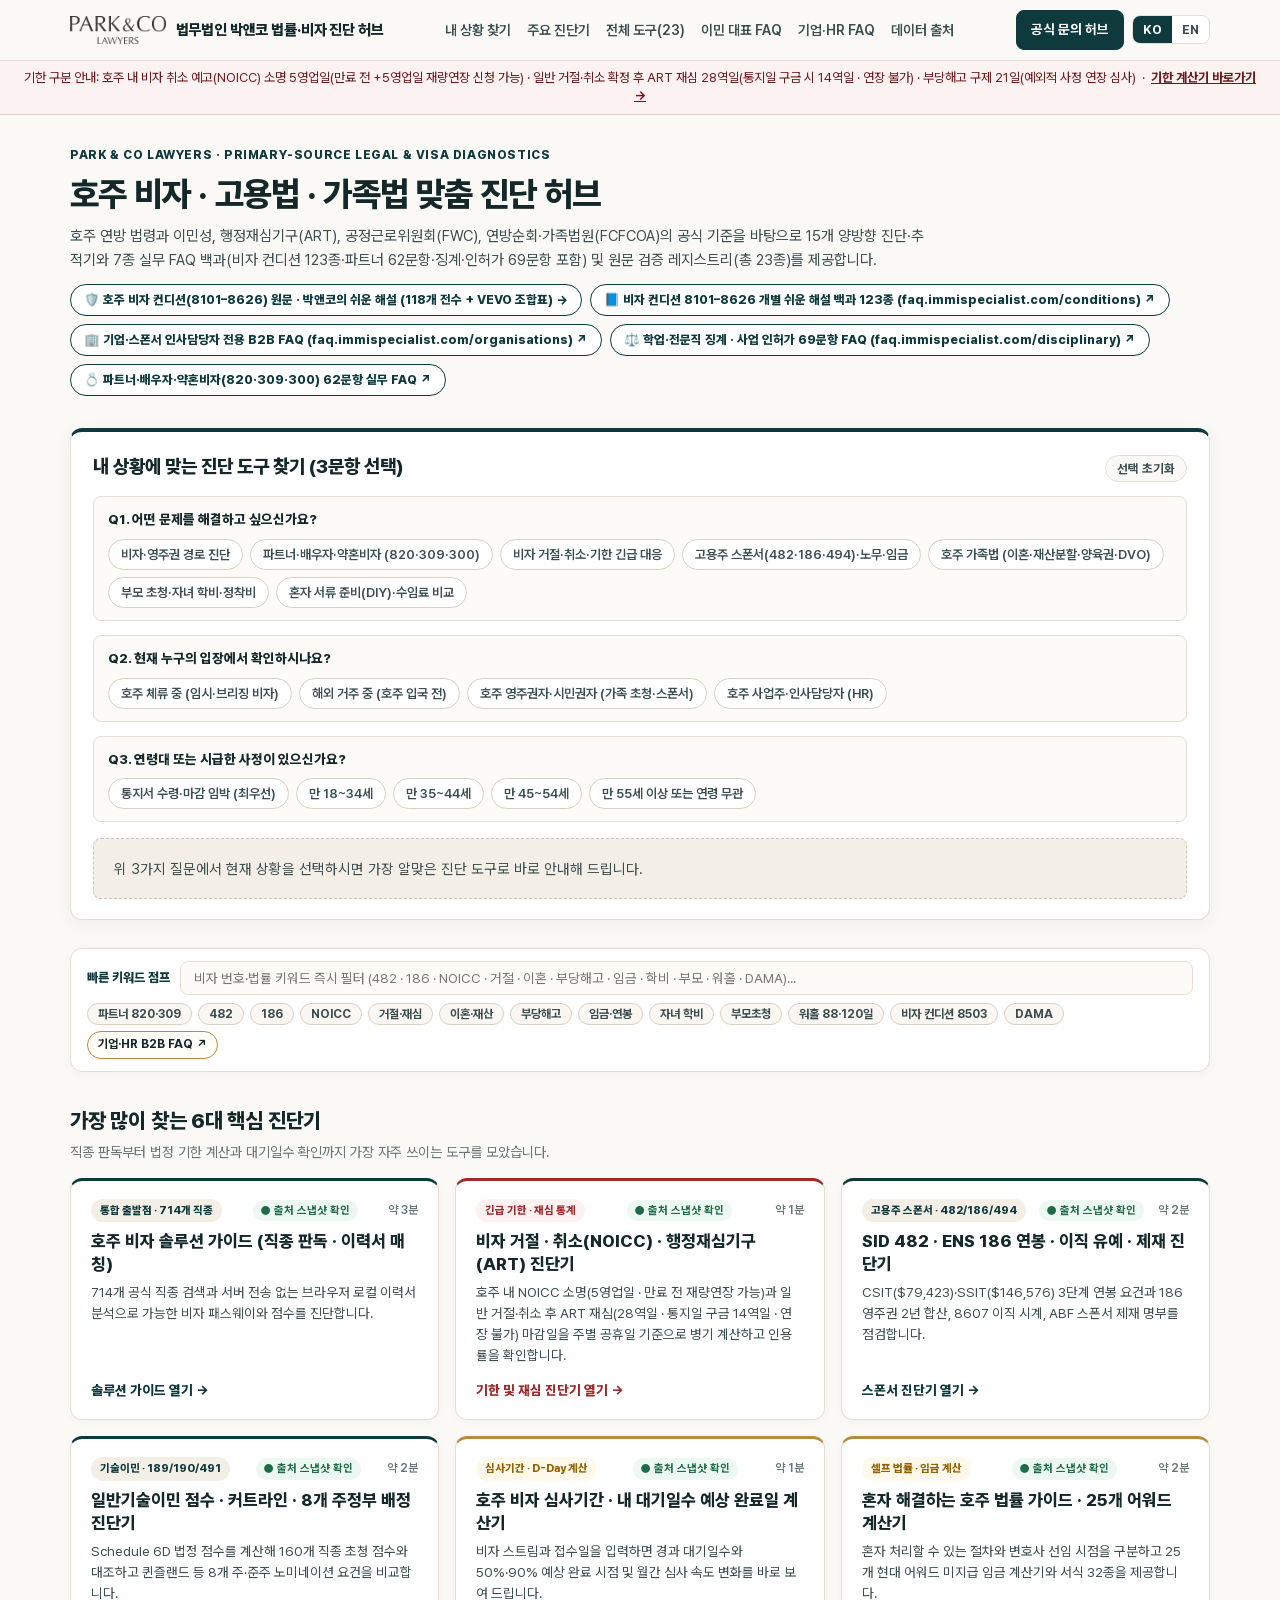
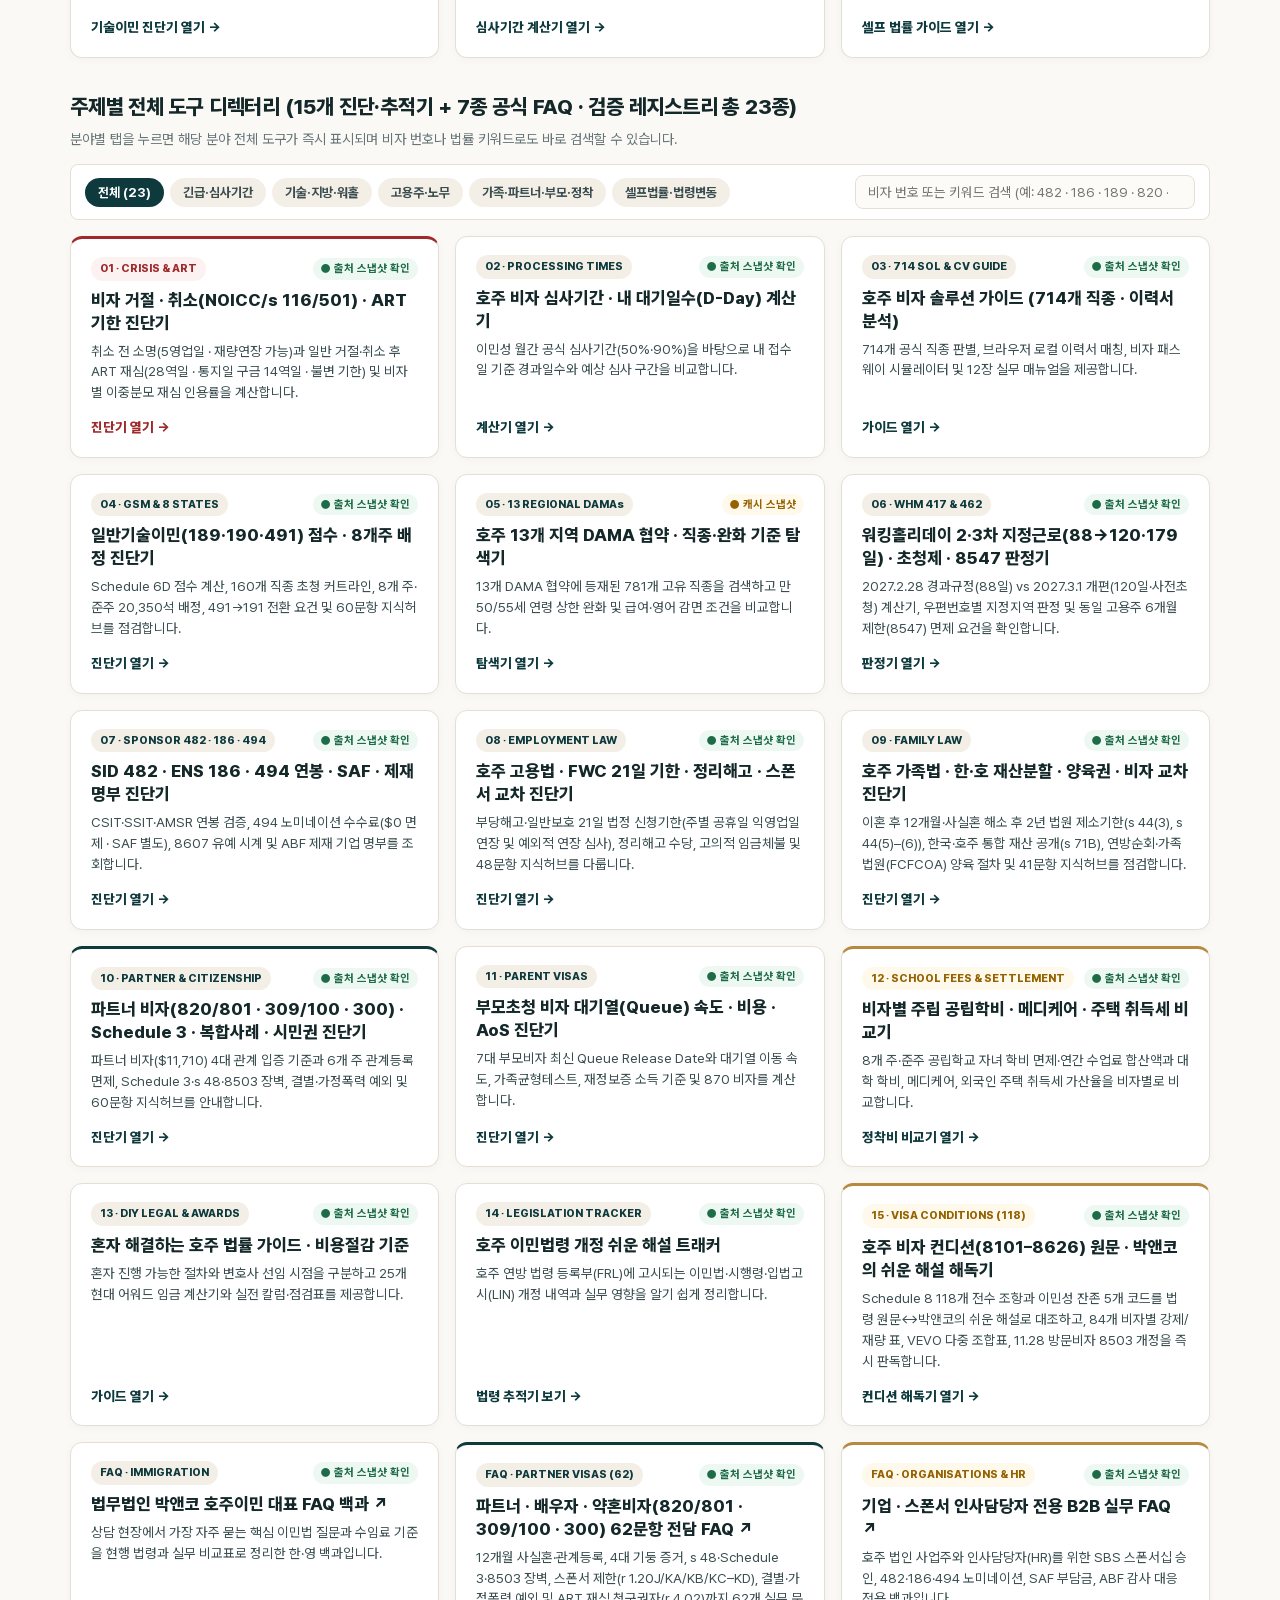
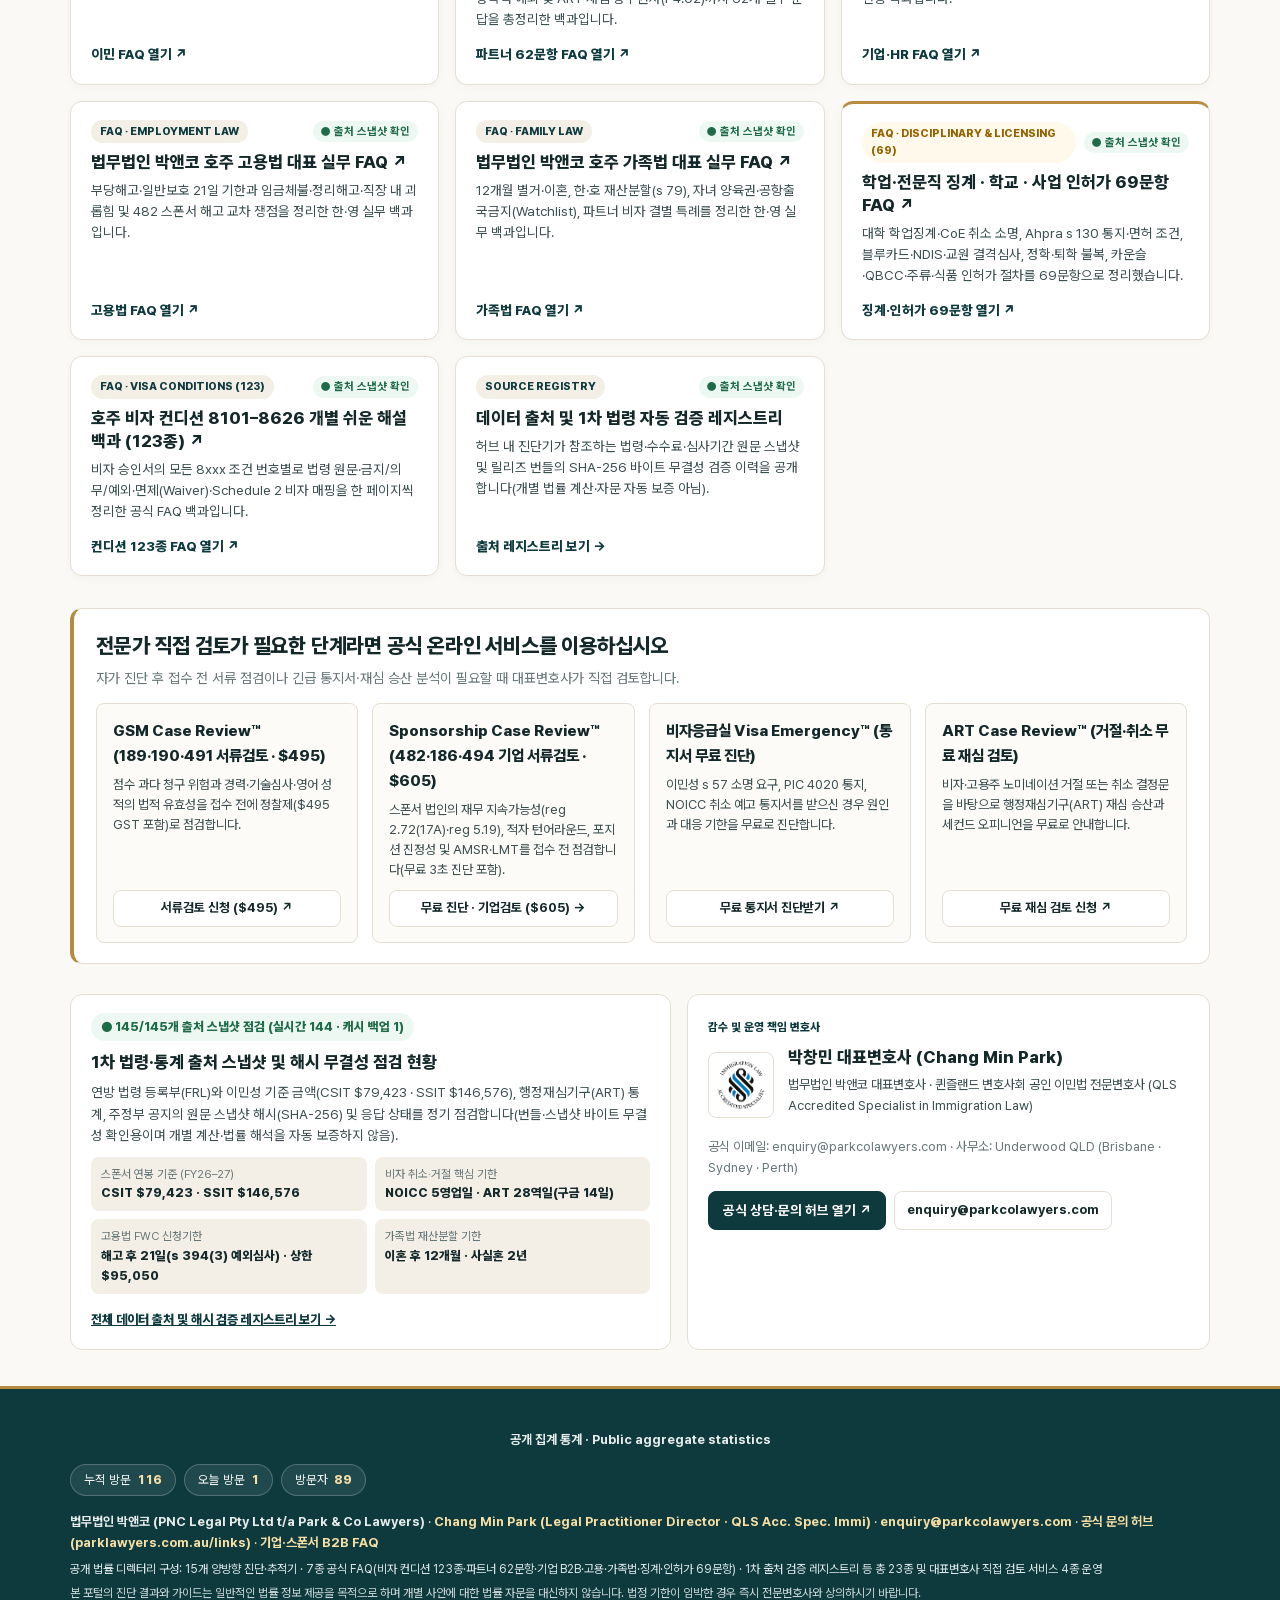
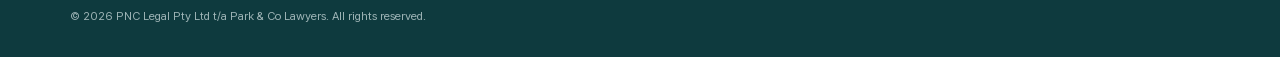
==== commit 312c8879: "Update Hub Master Primary-Source Telemetry, Sitemap & 23-System Directory" ====
--- a/index.html
+++ b/index.html
@@ -227,7 +227,7 @@
           <span class="hub-tool-card__cta" data-ko="심사기간 계산기 열기 →" data-en="Open Wait Calculator →">심사기간 계산기 열기 →</span>
         </a>
 
-        <a class="hub-tool-card hub-tool-card--accent" href="./diy-service-save-money/?lang=ko" data-ko-href="./diy-service-save-money/?lang=ko" data-en-href="./diy-service-save-money/?lang=en" data-tool-id="diy-service-save-money" data-keywords="셀프 법률 diy 변호사비 절감 현대 어워드 modern awards 임금 계산기 wages pay underpayment 부당해고 이혼 거절 칼럼 서식">
+        <a class="hub-tool-card hub-tool-card--accent" href="./diy-service-save-money/?lang=ko" data-ko-href="./diy-service-save-money/?lang=ko" data-en-href="./diy-service-save-money/?lang=en" data-tool-id="diy-service-save-money" data-keywords="셀프 법률 diy 변호사비 절감 현대 어워드 modern awards 임금 계산기 wages pay underpayment 부당해고 이혼 divorce 거절 칼럼 서식">
           <div>
             <div class="hub-tool-card__meta">
               <span class="hub-badge hub-badge--gold" data-ko="셀프 법률 · 임금 계산" data-en="DIY Legal · Award Pay">셀프 법률 · 임금 계산</span>
@@ -358,7 +358,7 @@
         </a>
 
         <!-- 10. Partner & Citizenship Navigator -->
-        <a class="hub-tool-card hub-tool-card--flagship" href="./parkco-partner-graduate-navigator/?lang=ko" data-ko-href="./parkco-partner-graduate-navigator/?lang=ko" data-en-href="./parkco-partner-graduate-navigator/?lang=en" data-tool-id="partner" data-cat="family" data-keywords="파트너 파트너비자 배우자 배우자비자 약혼비자 partner spouse fiance 820 801 309 100 300 사실혼 동거 de facto 관계등록 schedule 3 스폰서 가정폭력 결별 사망 공동자녀 s48 8503 491 494 시민권 citizenship 485 이혼">
+        <a class="hub-tool-card hub-tool-card--flagship" href="./parkco-partner-graduate-navigator/?lang=ko" data-ko-href="./parkco-partner-graduate-navigator/?lang=ko" data-en-href="./parkco-partner-graduate-navigator/?lang=en" data-tool-id="partner" data-cat="family" data-keywords="파트너 파트너비자 배우자 배우자비자 약혼비자 partner spouse fiance 820 801 309 100 300 사실혼 동거 de facto 관계등록 schedule 3 스폰서 가정폭력 결별 사망 공동자녀 s48 8503 491 494 시민권 citizenship 485 이혼 divorce">
           <div>
             <div class="hub-tool-card__meta"><span class="hub-badge">10 · PARTNER &amp; CITIZENSHIP</span><span class="hub-card-status" data-card-status hidden></span></div>
             <h3 class="hub-tool-card__title" data-ko="파트너 비자(820/801 · 309/100 · 300) · Schedule 3 · 복합사례 · 시민권 진단기" data-en="Partner Visas (820/801, 309/100 &amp; 300), Schedule 3, Complex Cases &amp; Citizenship Navigator">파트너 비자(820/801 · 309/100 · 300) · Schedule 3 · 복합사례 · 시민권 진단기</h3>
@@ -388,7 +388,7 @@
         </a>
 
         <!-- 13. DIY Legal Self-Help Guide -->
-        <a class="hub-tool-card" href="./diy-service-save-money/?lang=ko" data-ko-href="./diy-service-save-money/?lang=ko" data-en-href="./diy-service-save-money/?lang=en" data-tool-id="diy-service-save-money" data-cat="selfhelp" data-keywords="셀프 법률 diy 변호사비 절감 현대 어워드 modern awards 임금 계산기 wages pay salary 칼럼 서식 부당해고 이혼 파트너 noicc partner">
+        <a class="hub-tool-card" href="./diy-service-save-money/?lang=ko" data-ko-href="./diy-service-save-money/?lang=ko" data-en-href="./diy-service-save-money/?lang=en" data-tool-id="diy-service-save-money" data-cat="selfhelp" data-keywords="셀프 법률 diy 변호사비 절감 현대 어워드 modern awards 임금 계산기 wages pay salary 칼럼 서식 부당해고 이혼 divorce 파트너 noicc partner">
           <div>
             <div class="hub-tool-card__meta"><span class="hub-badge">13 · DIY LEGAL &amp; AWARDS</span><span class="hub-card-status" data-card-status hidden></span></div>
             <h3 class="hub-tool-card__title" data-ko="혼자 해결하는 호주 법률 가이드 · 비용절감 기준" data-en="Australian DIY Legal &amp; Cost-Saving Guide">혼자 해결하는 호주 법률 가이드 · 비용절감 기준</h3>
@@ -418,7 +418,7 @@
         </a>
 
         <!-- 15. Official Immigration FAQ Encyclopedia -->
-        <a class="hub-tool-card" href="https://faq.immispecialist.com/?lang=ko" data-ko-href="https://faq.immispecialist.com/?lang=ko" data-en-href="https://faq.immispecialist.com/?lang=en" target="_blank" rel="noopener" data-tool-id="faq-immigration" data-cat="selfhelp" data-keywords="faq 자주 묻는 질문 백과 수임료 파트너 기술이민 스폰서 학생 워홀 부모 거절 재심 482 186 noicc dama partner">
+        <a class="hub-tool-card" href="https://faq.immispecialist.com/?lang=ko" data-ko-href="https://faq.immispecialist.com/?lang=ko" data-en-href="https://faq.immispecialist.com/?lang=en" target="_blank" rel="noopener" data-tool-id="faq-immigration" data-cat="selfhelp" data-keywords="faq 자주 묻는 질문 백과 수임료 파트너 기술이민 스폰서 학생 워홀 whm 부모 거절 재심 482 186 noicc dama partner">
           <div>
             <div class="hub-tool-card__meta"><span class="hub-badge">FAQ · IMMIGRATION</span><span class="hub-card-status" data-card-status hidden></span></div>
             <h3 class="hub-tool-card__title" data-ko="법무법인 박앤코 호주이민 대표 FAQ 백과 ↗" data-en="Park &amp; Co Immigration Law FAQ Encyclopedia ↗">법무법인 박앤코 호주이민 대표 FAQ 백과 ↗</h3>
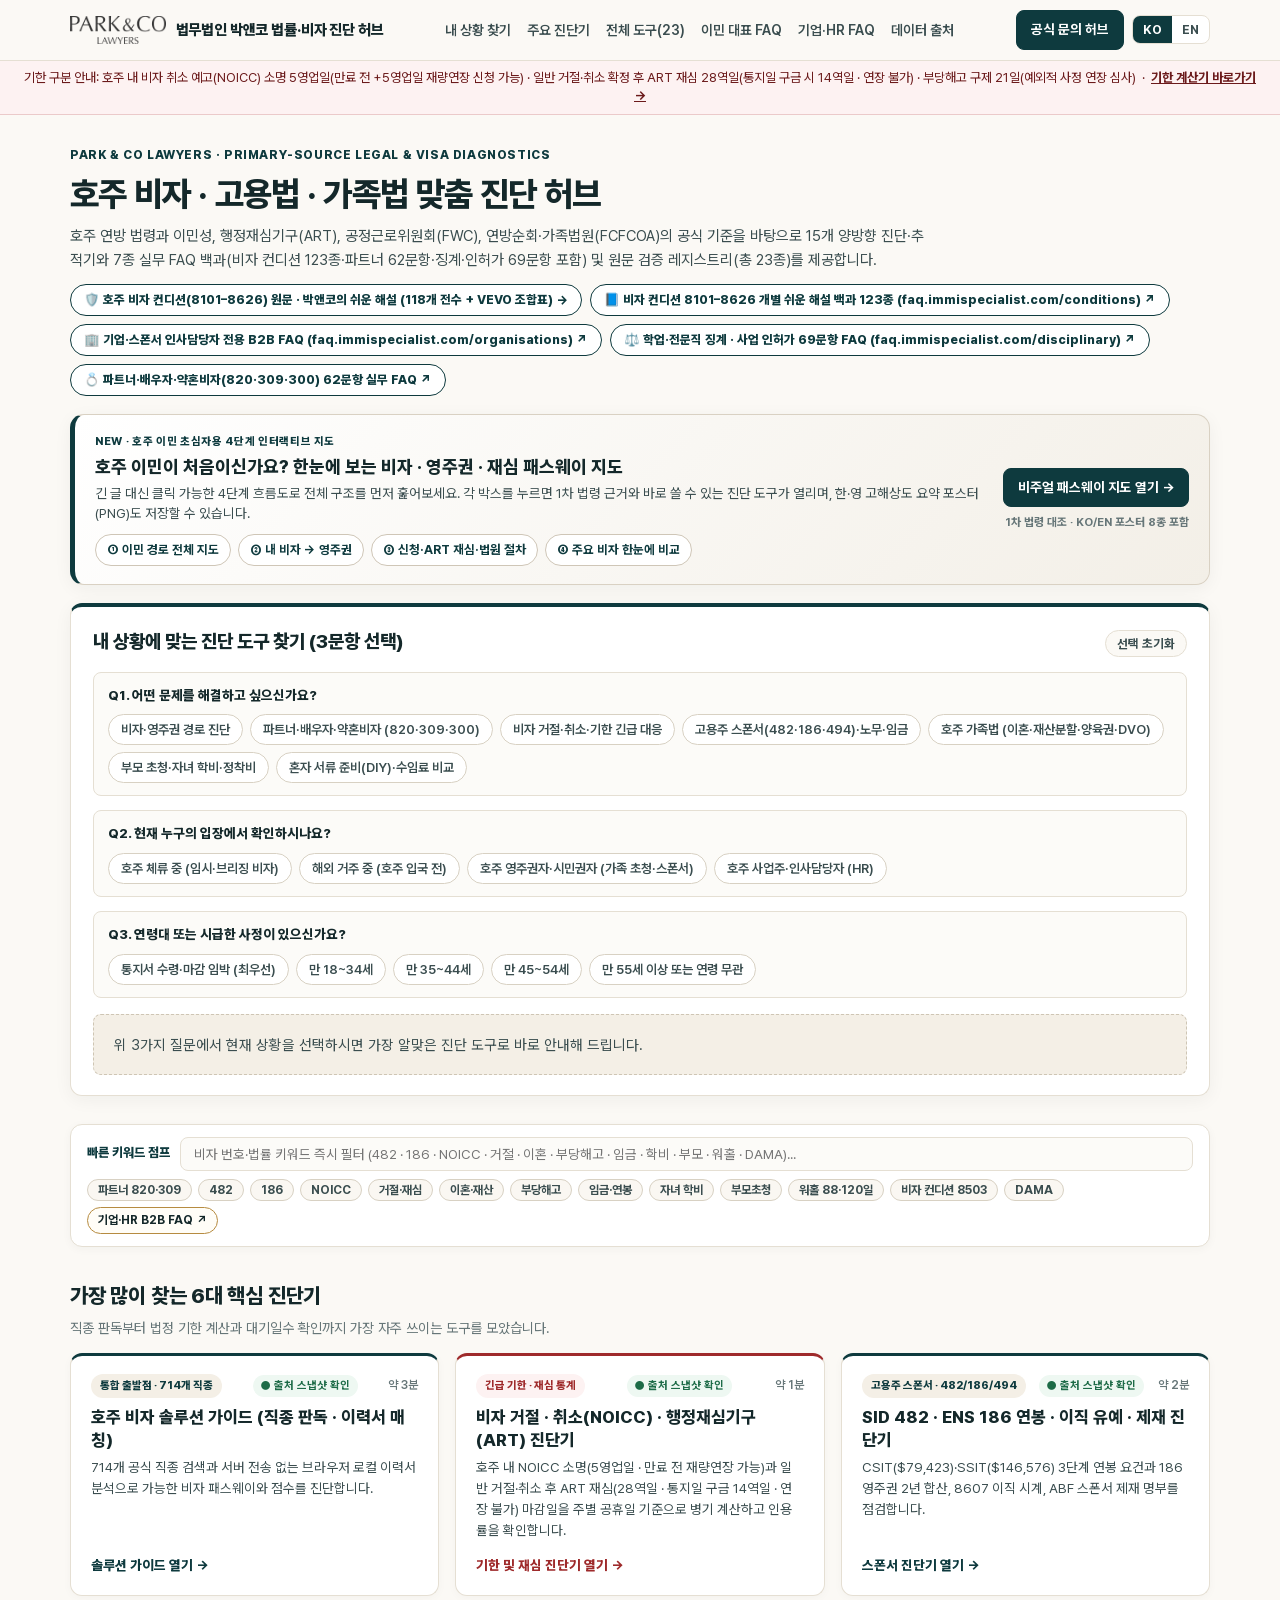
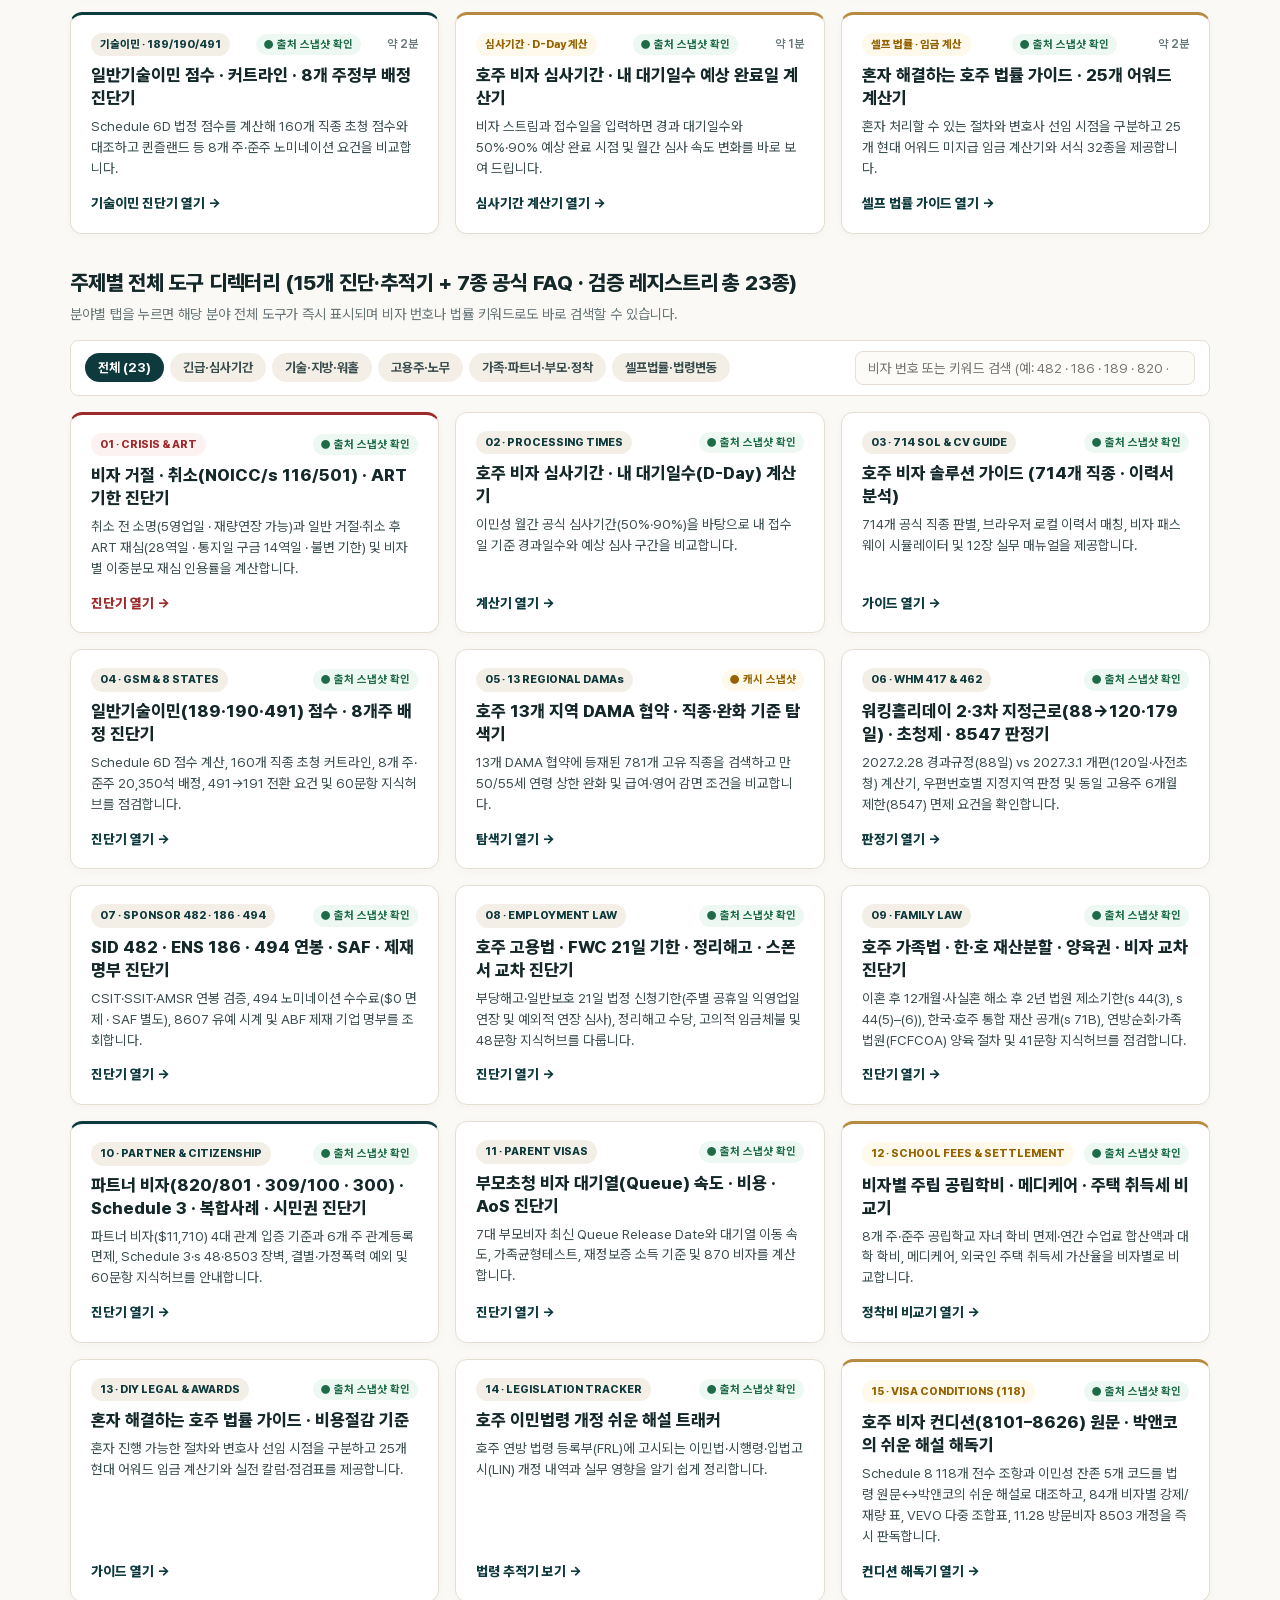
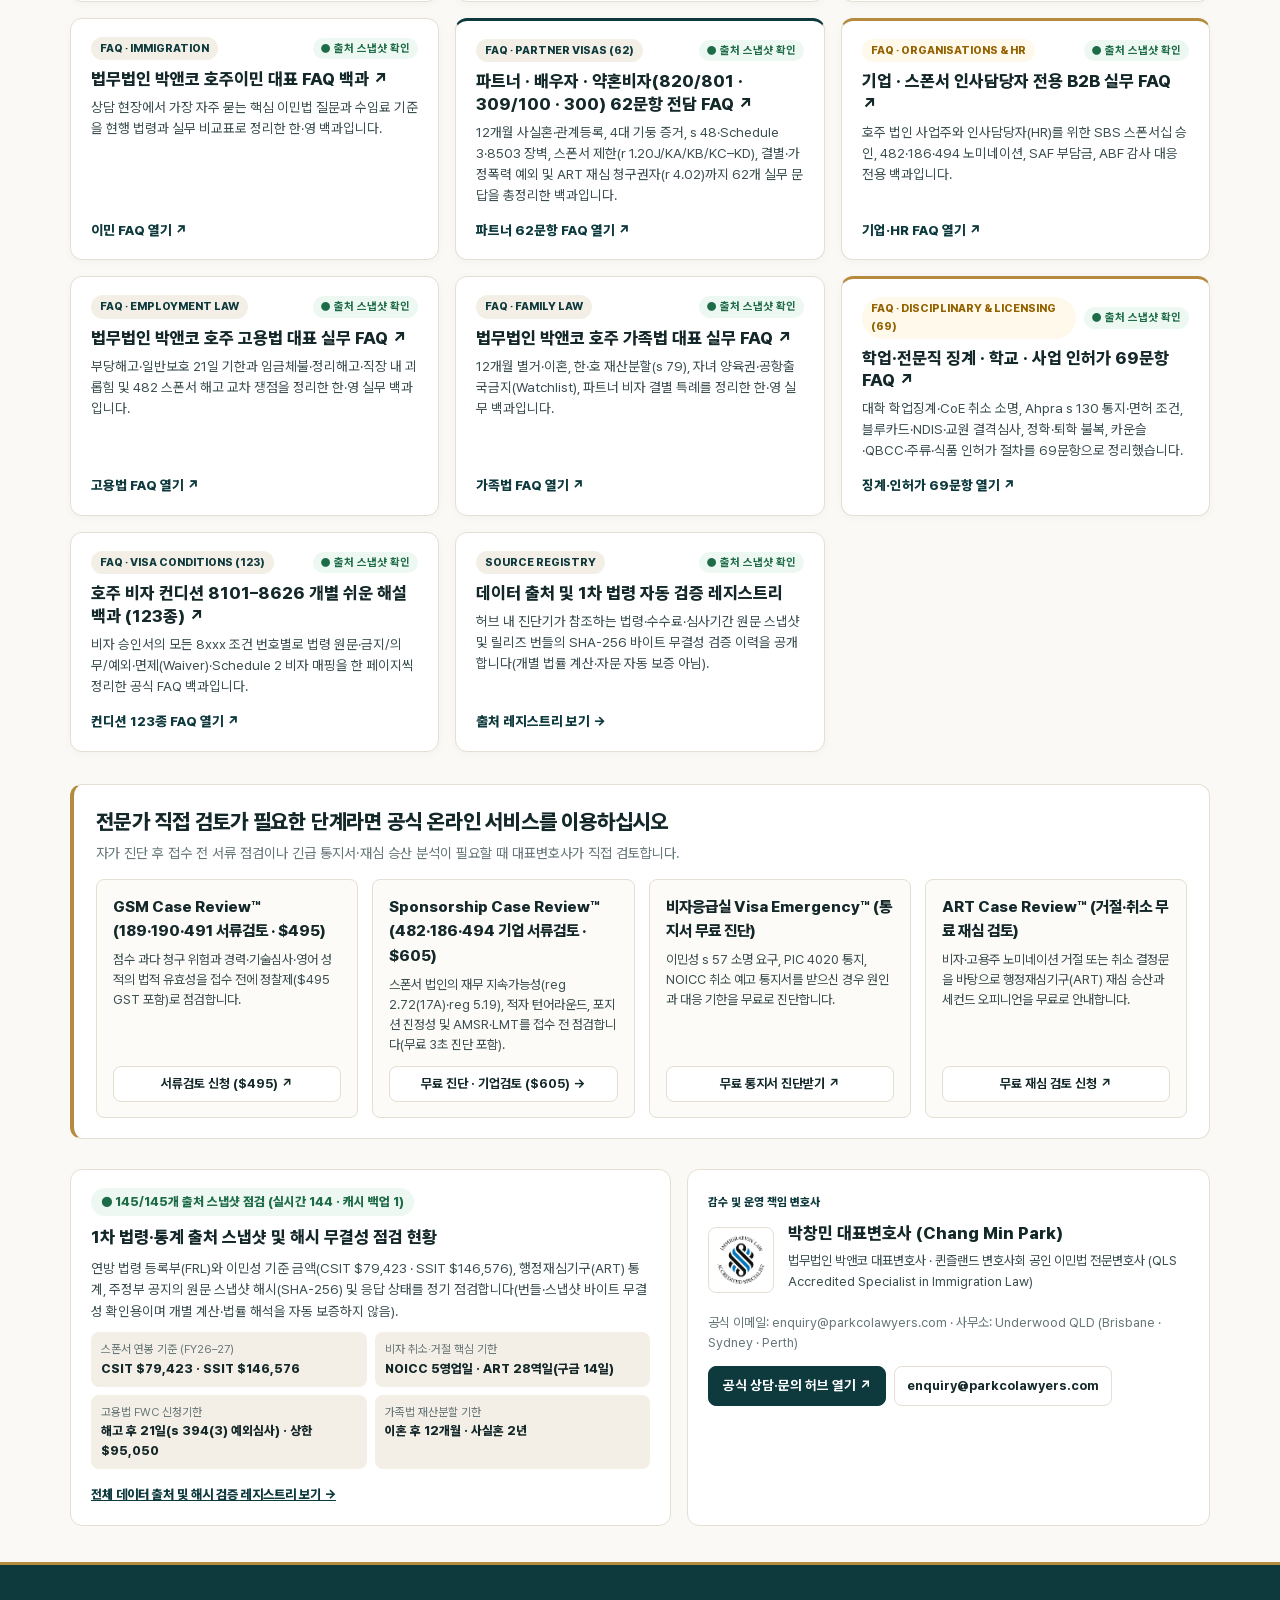
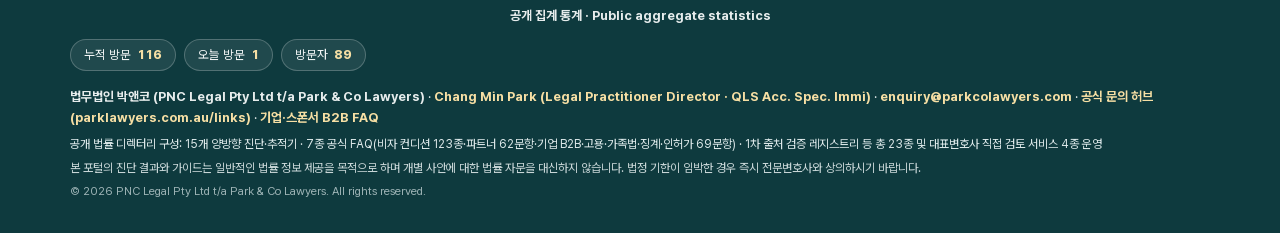
==== commit 02342a2a: "Add interactive bilingual Visa Pathways Visual Maps (/visa-pathways/) & 8 verified KO/EN posters" ====
--- a/index.html
+++ b/index.html
@@ -69,6 +69,25 @@
       </div>
     </section>
 
+    <!-- Beginner Visual Visa Pathways Banner (4 Interactive Maps + KO/EN Posters) -->
+    <section class="hub-visual-banner" aria-labelledby="visual-banner-heading">
+      <div class="hub-visual-banner__copy">
+        <div class="hub-visual-banner__eyebrow" data-ko="NEW · 호주 이민 초심자용 4단계 인터랙티브 지도" data-en="NEW · 4-MAP INTERACTIVE VISUAL GUIDE FOR NEWCOMERS">NEW · 호주 이민 초심자용 4단계 인터랙티브 지도</div>
+        <h2 class="hub-visual-banner__title" id="visual-banner-heading" data-ko="호주 이민이 처음이신가요? 한눈에 보는 비자 · 영주권 · 재심 패스웨이 지도" data-en="New to Australian Immigration? Visual Visa, PR &amp; Review Pathway Maps">호주 이민이 처음이신가요? 한눈에 보는 비자 · 영주권 · 재심 패스웨이 지도</h2>
+        <p class="hub-visual-banner__sub" data-ko="긴 글 대신 클릭 가능한 4단계 흐름도로 전체 구조를 먼저 훑어보세요. 각 박스를 누르면 1차 법령 근거와 바로 쓸 수 있는 진단 도구가 열리며, 한·영 고해상도 요약 포스터(PNG)도 저장할 수 있습니다." data-en="Scan the entire Australian visa landscape in 4 clickable visual maps. Click any stage for verified statutory rules and matching diagnostic tools, or download high-res KO/EN summary posters.">긴 글 대신 클릭 가능한 4단계 흐름도로 전체 구조를 먼저 훑어보세요. 각 박스를 누르면 1차 법령 근거와 바로 쓸 수 있는 진단 도구가 열리며, 한·영 고해상도 요약 포스터(PNG)도 저장할 수 있습니다.</p>
+        <div class="hub-visual-banner__pills">
+          <a class="hub-visual-pill" href="./visa-pathways/?lang=ko#overview" data-ko-href="./visa-pathways/?lang=ko#overview" data-en-href="./visa-pathways/?lang=en#overview" data-ko="① 이민 경로 전체 지도" data-en="① Overview Map">① 이민 경로 전체 지도</a>
+          <a class="hub-visual-pill" href="./visa-pathways/?lang=ko#pathways" data-ko-href="./visa-pathways/?lang=ko#pathways" data-en-href="./visa-pathways/?lang=en#pathways" data-ko="② 내 비자 → 영주권" data-en="② Current Visa → PR">② 내 비자 → 영주권</a>
+          <a class="hub-visual-pill" href="./visa-pathways/?lang=ko#process" data-ko-href="./visa-pathways/?lang=ko#process" data-en-href="./visa-pathways/?lang=en#process" data-ko="③ 신청·ART 재심·법원 절차" data-en="③ Process, ART &amp; Courts">③ 신청·ART 재심·법원 절차</a>
+          <a class="hub-visual-pill" href="./visa-pathways/?lang=ko#directory" data-ko-href="./visa-pathways/?lang=ko#directory" data-en-href="./visa-pathways/?lang=en#directory" data-ko="④ 주요 비자 한눈에 비교" data-en="④ Major Visa Directory">④ 주요 비자 한눈에 비교</a>
+        </div>
+      </div>
+      <div class="hub-visual-banner__cta">
+        <a class="pk-btn-cta" href="./visa-pathways/?lang=ko" data-ko-href="./visa-pathways/?lang=ko" data-en-href="./visa-pathways/?lang=en" data-ko="비주얼 패스웨이 지도 열기 →" data-en="Open Visual Pathway Maps →">비주얼 패스웨이 지도 열기 →</a>
+        <span style="font-size:11.5px;color:var(--pk-muted);font-weight:700;" data-ko="1차 법령 대조 · KO/EN 포스터 8종 포함" data-en="Primary-Source Verified · 8 KO/EN Posters">1차 법령 대조 · KO/EN 포스터 8종 포함</span>
+      </div>
+    </section>
+
     <!-- 3-Question Interactive Situation Router (Neutral Unselected Start) -->
     <section class="hub-router" id="router" aria-labelledby="router-heading">
       <div class="hub-router__head">
--- a/assets/hub.css
+++ b/assets/hub.css
@@ -761,7 +761,88 @@
 .vc-share-chip { border: 1px solid #D8D1C3; background: #FBF9F5; color: #14282A; border-radius: 999px; padding: 4px 10px; font-size: 0.74rem; font-weight: 600; cursor: pointer; transition: all 0.14s ease; }
 .vc-share-chip:hover { border-color: var(--pk-brand); background: #EDF4F4; color: var(--pk-brand); }
 
+/* Beginner Visual Visa Pathways Entry Banner */
+.hub-visual-banner {
+  background: linear-gradient(135deg, #FFFFFF 0%, #F3EFE7 100%);
+  border: 1.5px solid #D9D1C3;
+  border-left: 5px solid var(--pk-brand);
+  border-radius: 14px;
+  padding: 18px 20px;
+  margin: 0 0 18px;
+  display: flex;
+  align-items: center;
+  justify-content: space-between;
+  gap: 18px;
+  flex-wrap: wrap;
+  box-shadow: var(--pk-shadow);
+}
+
+.hub-visual-banner__copy {
+  flex: 1 1 420px;
+}
+
+.hub-visual-banner__eyebrow {
+  font-size: 11px;
+  font-weight: 800;
+  letter-spacing: 0.06em;
+  text-transform: uppercase;
+  color: var(--pk-brand);
+  margin-bottom: 4px;
+}
+
+.hub-visual-banner__title {
+  margin: 0 0 5px;
+  font-size: 18px;
+  font-weight: 800;
+  color: var(--pk-ink);
+  line-height: 1.3;
+}
+
+.hub-visual-banner__sub {
+  margin: 0 0 11px;
+  font-size: 13.5px;
+  color: var(--pk-ink-2);
+  line-height: 1.5;
+}
+
+.hub-visual-banner__pills {
+  display: flex;
+  flex-wrap: wrap;
+  gap: 7px;
+}
+
+.hub-visual-pill {
+  display: inline-flex;
+  align-items: center;
+  gap: 5px;
+  padding: 5px 11px;
+  border-radius: 999px;
+  background: #FFFFFF;
+  border: 1px solid #CFC6B7;
+  color: var(--pk-brand);
+  font-size: 12.5px;
+  font-weight: 700;
+  text-decoration: none;
+  transition: background 0.14s ease, border-color 0.14s ease, color 0.14s ease;
+}
+
+.hub-visual-pill:hover {
+  background: var(--pk-brand);
+  border-color: var(--pk-brand);
+  color: #FFFFFF;
+}
+
+.hub-visual-banner__cta {
+  display: flex;
+  flex-direction: column;
+  align-items: flex-end;
+  gap: 6px;
+}
+
 @media (max-width: 900px) {
+  .hub-visual-banner__cta {
+    align-items: flex-start;
+  }
   .hub-trust-grid {
     grid-template-columns: 1fr;
   }
